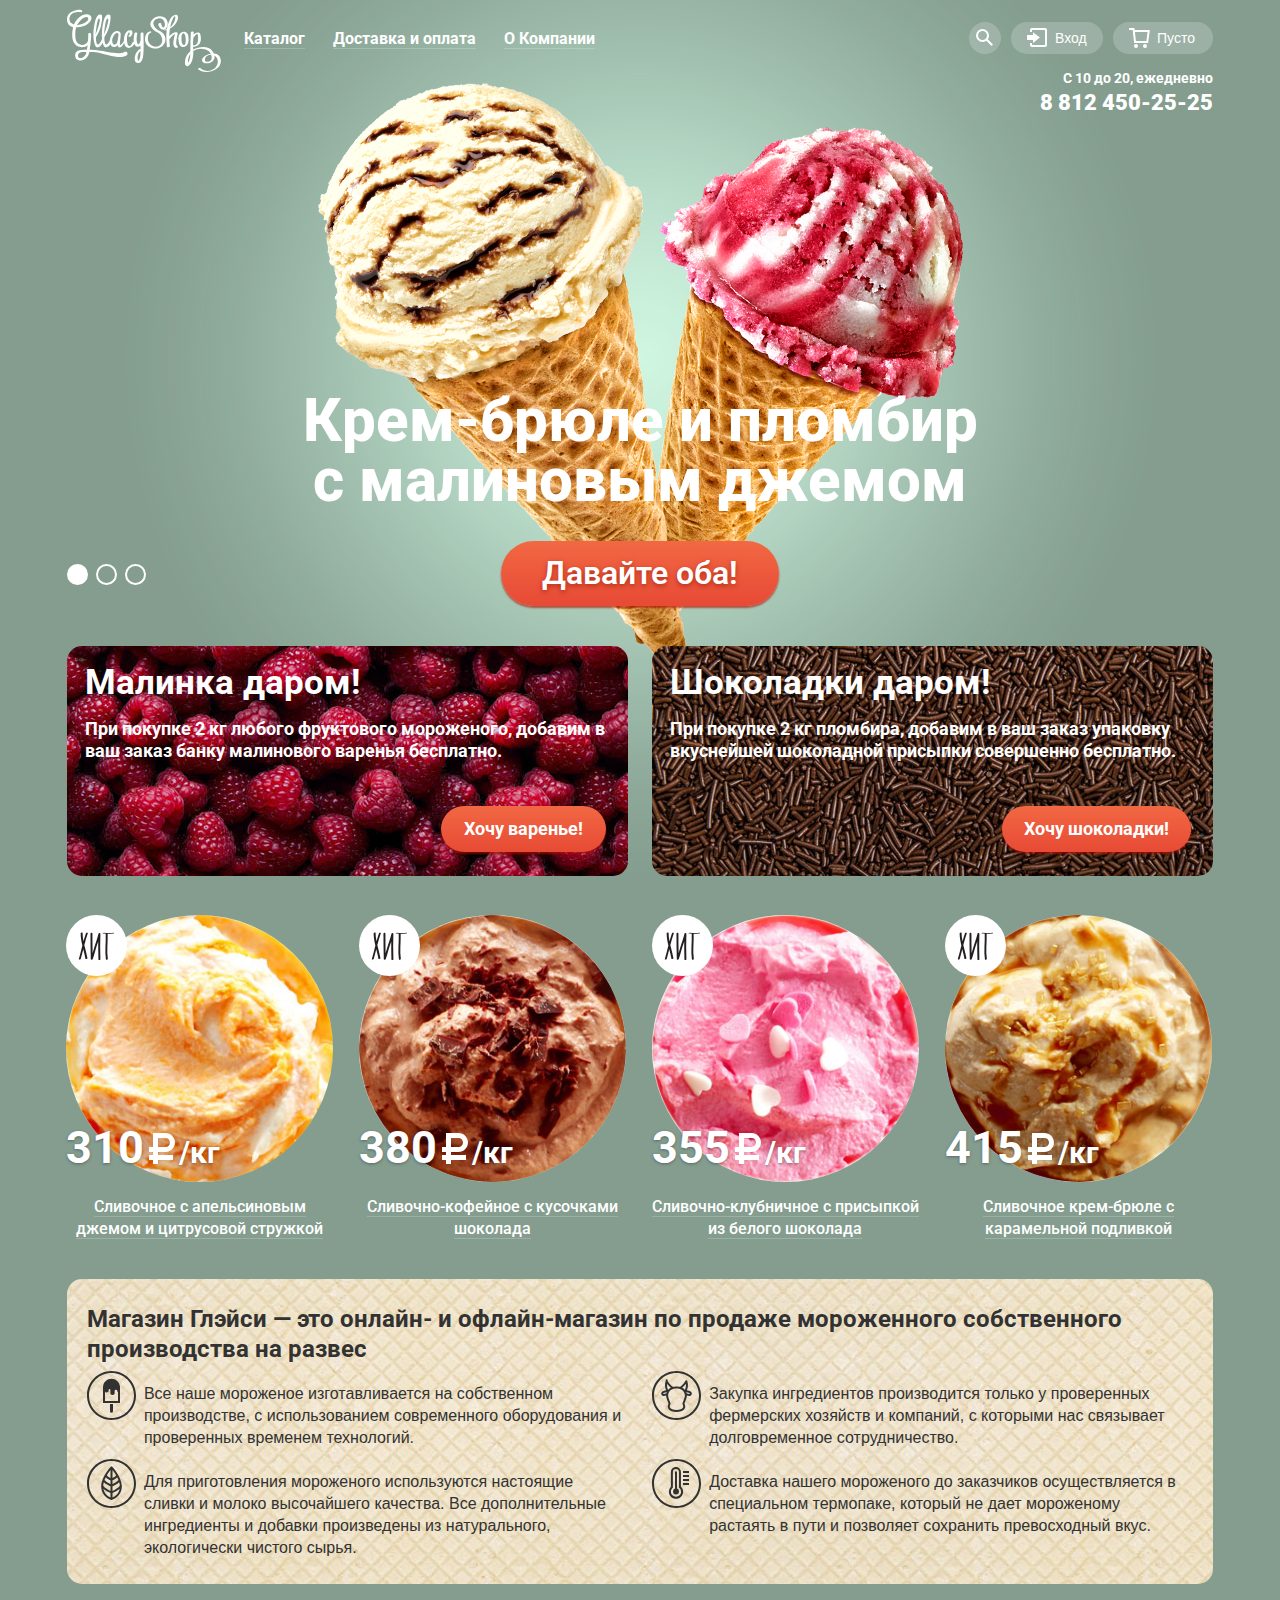
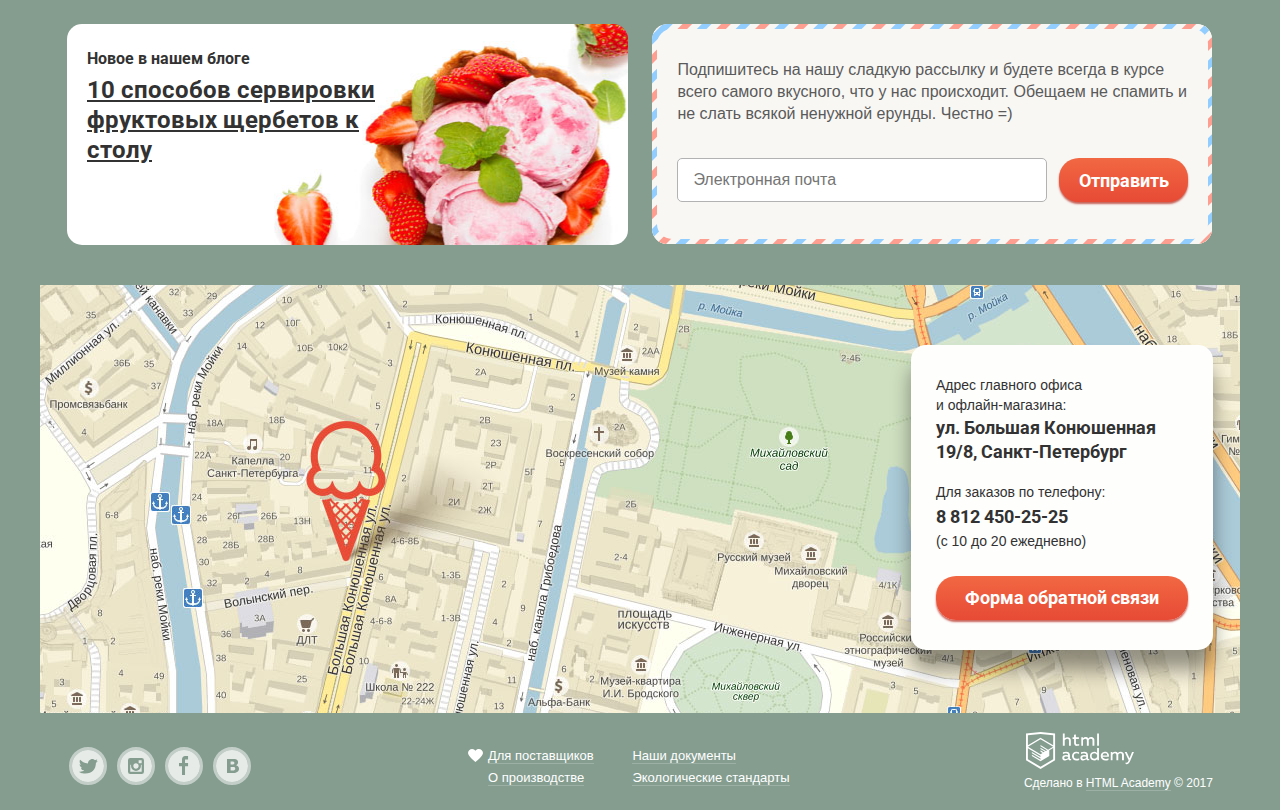
==== index.html @ 269e6134 "Добавил резину и выровнял pupup обратной связи." ====
<!DOCTYPE html>
<html lang="ru">
<head>
  <meta charset="utf-8">
  <title>HTML Academy: Глейси</title>
  <link href="https://fonts.googleapis.com/css?family=Roboto:400,700" rel="stylesheet">
  <link rel="stylesheet" href="css/normalize.css">
  <link rel="stylesheet" href="css/glassy.css">
</head>
<body>
  <input class="visually-hidden" type="radio" id="product-1" name="toggle" checked>
  <input class="visually-hidden" type="radio" id="product-2" name="toggle">
  <input class="visually-hidden" type="radio" id="product-3" name="toggle">
  <div class="page-wrapper">
    <div class="container">
      <header class="main header">
        <h1 class="visually-hidden">Магазин мороженного Gllacy</h1>
          <img class="main logo" src="img/logo.svg" width="154" height="64" alt="Магазин мороеженого Gllacy">
        <nav class="menu-container">
          <ul class="main header-navigation">
            <li class="catalog-link-1lv"><a href="#">Каталог</a>
              <div class="modal-wrap">
              <ul class="modal catalog-second-level">
                <li class="new second-level-link"><a href="#">Новинки</a></li>
                <li class="second-level-link"><a href="catalog.html">Сливочное</a></li>
                <li class="second-level-link"><a href="#">Щербеты</a></li>
                <li class="second-level-link"><a href="#">Фруктовый лед</a></li>
                <li class="second-level-link"><a href="#">Мелорин</a></li>
              </ul>
              </div>
            </li>
            <li class="catalog-link-1lv"><a href="#">Доставка и оплата</a></li>
            <li class="catalog-link-1lv"><a href="#">О Компании</a></li>

          </ul>
        </nav>
        <nav>
          <ul class="main header-user-navigation">
            <li class="main-search">
              <a class="search-form-link" href="#">
                <span class="visually-hidden">
                  Поиск
                </span>
                <svg class="search-sv" xmlns="http://www.w3.org/2000/svg" xmlns:xlink="http://www.w3.org/1999/xlink" width="17" height="17" viewBox="0 0 17 17">
                  <path fill="#fff" d="M16.958 15.527L11.75 10.32A6.455 6.455 0 0 0 13 6.5 6.5 6.5 0 1 0 6.5 13a6.465 6.465 0 0 0 3.839-1.263l5.205 5.204 1.414-1.414zM6.5 11C4.019 11 2 8.981 2 6.5S4.019 2 6.5 2 11 4.019 11 6.5 8.981 11 6.5 11z"/>
                </svg>
              </a>
              <div class="modal-wrap">
              <div class="modal form-wrap search-form-wrapper">
                <form class="search-form" action="https://echo.htmlacademy.ru">
                  <input type="search" name="search-form" placeholder="Что ищем?" />

                </form>
              </div>
              </div>
            </li>
            <li class="main-authorization">
              <a class="authorization-form-link" href="#">
                <svg xmlns="http://www.w3.org/2000/svg" xmlns:xlink="http://www.w3.org/1999/xlink" width="21" height="19" viewBox="0 0 21 19">
                  <g fill="#000">
                    <path d="M6 14.875L12.917 9.5 6 4.125v2.917H-.042v4.917H6z" />
                    <path d="M18 0H5C3.9 0 3 .9 3 2v2h2V2h13v15H5v-2H3v2c0 1.1.9 2 2 2h13c1.1 0 2-.9 2-2V2c0-1.1-.9-2-2-2z"/>
                  </g>
                </svg>
                <div class="link-wrapper">
                  Вход
                </div>
              </a>
              <div class="modal-wrap">
              <div class="modal form-wrap form-authorization-wrapper">
                <h2 class="visually-hidden">Форма авторизации на сайте Gllacy</h2>
                <form class="authorization-form">
                  <label for="auth-e-mail-field" class="visually-hidden">Электронная почта</label>
                  <input id="auth-e-mail-field" type="email" name="authorization-form" placeholder="Электронная почта">
                  <label for="auth-password-field" class="visually-hidden">Пароль</label>
                  <input id="auth-password-field" type="password" name="authorization-form" placeholder="Пароль">
                  <button type="submit" class="btn form-btn" aria-label="Авторизоваться на сайте">Войти</button>
                </form>
                <ul class="additional-links">
                  <li><a href="#">Забыли пароль?</a></li>
                  <li><a href="#">Новая регистрация</a></li>
                </ul>
              </div>
            </div>
            </li>
            <li class="main-cart">
              <a class="cart-link" href="#">
                <span class="visually-hidden">Корзина</span>
                <svg xmlns="http://www.w3.org/2000/svg" width="21" height="20" viewBox="0 0 21 20">
                  <g fill="#FFF">
                    <path d="M5.657 2.031L5.422 0H0v2h3.64l1.5 13h13.988l1.699-12.969H5.657zM17.372 13H6.922L5.888 4.031h12.66L17.372 13z" />
                    <circle cx="6.984" cy="18" r="2" />
                    <circle cx="15.984" cy="18" r="2" />
                  </g>
                </svg>
              </a>
            </li>
          </ul>
        </nav>
        <p class="main header-info">
          С 10 до 20, ежедневно<br>
          <b>8 812 450-25-25</b>
        </p>
      </header>
      <section class="slider">
        <div class="slider-controls">
          <label for="product-1">Первый</label>
          <label for="product-2">Второй</label>
          <label for="product-3">Третий</label>
        </div>
        <ul class="slider-list">
          <li class="slider-item slide" id="slide1">
            <h3 class="slide-title">
              Крем-брюле и пломбир с малиновым джемом
            </h3>
            <a class="button slide-button" href="#">Давайте оба!</a>
          </li>
          <li class="slider-item slide" id="slide2">
            <h3 class="slide-title">
              Шоколадный пломбир и лимонный сорбет
            </h3>
            <a class="button slide-button" href="#">Давайте оба!</a>
          </li>
          <li class="slider-item slide" id="slide3">
            <h3 class="slide-title">
              Пломбир с помадкой и клубничный щербет
            </h3>
            <a class="button slide-button" href="#">Давайте оба!</a>
          </li>
        </ul>
      </section>
      <main class="main-content">
        <section class="main gift-offers">
          <h2 class="visually-hidden">Подарки от Gllacy</h2>
          <div class="free-raspberry">
            <h3>Малинка даром!</h3>
            <p>При покупке 2 кг любого фруктового мороженого, добавим в ваш заказ банку малинового варенья бесплатно.</p>
            <a class="btn take-offer" href="#">Хочу варенье!</a>
          </div>
          <div class="free-chocolate">
            <h3>Шоколадки даром!</h3>
            <p>При покупке 2 кг пломбира, добавим в ваш заказ упаковку вкуснейшей шоколадной присыпки совершенно бесплатно.</p>
            <a class="btn take-offer" href="#">Хочу шоколадки!</a>
          </div>
        </section>
        <section class="main hit-products">
          <h2 class="visually-hidden">Хиты продаж</h2>
          <ul class="product-grid">
            <li class="product orange">
              <a href="#">
                <span class="hit">hit</span>
                <img class="product-img" src="img/orange-ice.jpg" width="267" height="267" alt="Апелсиновое мороженое">
              </a>
              <p class="price">310<span class="weight">/кг</span></p>
              <div class="title-wrapper">
                <a href="#">Сливочное с апельсиновым джемом и цитрусовой стружкой</a>
              </div>
              <a href="#" class="btn product-link" aria-label="Быстрый просмотр товара">Быстрый просмотр</a>
              <div class="hover-block"></div>
            </li>
            <li class="product chocolate">
              <a href="#">
                <span class="hit">hit</span>
                <img class="product-img" src="img/choco-ice.jpg" width="267" height="267" alt="Шоколадное мороженое">
              </a>
              <p class="price">380<span class="weight">/кг</span></p>
              <div class="title-wrapper">
                <a href="#">Сливочно-кофейное с кусочками шоколада</a>
              </div>
              <a href="#" class="btn product-link" aria-label="Быстрый просмотр товара">Быстрый просмотр</a>
              <div class="hover-block"></div>
            </li>
            <li class="product strawberry">
              <a href="#">
                <span class="hit">hit</span>
                <img class="product-img" src="img/strawberry-ice.jpg" width="267" height="267" alt="Клубничное мороженое">
              </a>
              <p class="price">355<span class="weight">/кг</span></p>
              <div class="title-wrapper">
              <a href="#">
                Сливочно-клубничное с присыпкой из белого шоколада
              </a>
              </div>
              <a href="#" class="btn product-link" aria-label="Быстрый просмотр товара">Быстрый просмотр</a>
              <div class="hover-block"></div>
            </li>
            <li class="product creme-brulee">
              <a href="#">
                <span class="hit">hit</span>
                <img class="product-img" src="img/creme-brulee.jpg" width="267" height="267" alt="Крем-брюле">
              </a>
              <p class="price">415<span class="weight">/кг</span></p>
              <div class="title-wrapper">
              <a href="#">
                Сливочное крем-брюле с карамельной подливкой
              </a>
              </div>
              <a href="#" class="btn product-link" aria-label="Быстрый просмотр товара">Быстрый просмотр</a>
              <div class="hover-block"></div>
            </li>
          </ul>
        </section>
        <section class="main gllacy-features">
          <div class="features-wrapper">
            <h2>Магазин Глэйси — это онлайн- и офлайн-магазин по продаже мороженного собственного производства на развес</h2>
            <ul class="feature-list">
              <li class="feature-list-entity">
                <p class="own-production">
                  Все наше мороженое изготавливается на собственном производстве, с использованием современного оборудования и проверенных
                  временем технологий.
                </p>
              </li>
              <li class="feature-list-entity">
                  <p class="farm-products">Закупка ингредиентов производится только у проверенных фермерских хозяйств и компаний,
                    с которыми нас связывает долговременное сотрудничество.</p>
                </li>
              <li class="feature-list-entity">
                <p class="ingredients">Для приготовления мороженого используются настоящие сливки и молоко высочайшего качества.
                  Все дополнительные ингредиенты и добавки произведены из натурального, экологически чистого сырья.
                </p>
              </li>
              <li class="feature-list-entity">
                <p class="termo-pack">Доставка нашего мороженого до заказчиков осуществляется в специальном термопаке, который
                  не дает мороженому растаять в пути и позволяет сохранить превосходный вкус.
                </p>
              </li>
            </ul>
          </div>
        </section>
        <!-- Я использую здесь section потому что article все же лучше использовать для самой статьи, а не её превью. -->
        <div class="wrapper-1">
          <section class="featured-blog-article">
            <h2>Новое в нашем блоге</h2>
            <a class="full-article-link">
              10 способов сервировки фруктовых щербетов к столу
            </a>
          </section>
          <section class="e-mail-subscribe">
            <div class="e-mail-subscribe-wrapper">
              <h2 class="visually-hidden">Подпишитесь на нашу e-mail рассылку</h2>
              <p class="subscribe-info">Подпишитесь на нашу сладкую рассылку и будете всегда в курсе всего самого вкусного,
                что у нас происходит. Обещаем не спамить и не слать всякой ненужной ерунды. Честно =) </p>
              <form class="e-mail-subscribe-form" action="https://echo.htmlacademy.ru">
                <input class="e-mail-subscribe-input" type="email" name="e-mail-subscribe-field" placeholder="Электронная почта" aria-label="Ваш имейл для новоостей">
                <button type="submit" class="btn form-btn subscribe-btn" aria-label="Подтвердить подписку">Отправить</button>
              </form>
            </div>
          </section>
        </div>
      </main>
      <section class="main-map">
        <h2 class="visually-hidden">Контактная информация</h2>
        <div class="map-container">
            <iframe src="https://yandex.ru/map-widget/v1/?um=constructor%3A4643dce98cdf7291c4cccc6e1c93f6ddd89b4ced56ede997fa52d6a2b93fb2f1&amp;source=constructor" width="1200" height="428" frameborder="0"></iframe>
        </div>
        <!-- Наверное указатель на карте делается через сервис яндекс карты, но на всякий случай добавил элемент для нее явно. Можно сделать через ::before или ::after Но думаю все это плохо будет работать в резиновом варианте -->
        <span class="ice-pointer"></span>
        <section class="modal main-contacts">
          <h3 class="visually-hidden">Контакты</h3>
          <p class="contact-information">
            <span class="first-contacts-elem">Адрес главного офиса и&nbsp;офлайн-магазина:</span>
            <b class="secont-contacts-elem">ул. Большая Конюшенная 19/8,
            Санкт-Петербург
            </b>
            <span class="third-contacts-elem">Для заказов по телефону:</span>
            <b class="fourth-contacts-elem">8 812 450-25-25</b>
            (с 10 до 20 ежедневно)
            <a href="#" class="btn form-btn contacts-feedback-button">Форма обратной связи</a>
          </p>
        </section>
      </section>
      <footer class="main footer">
        <ul class="social-links">
          <li class="twitter social-links-li">
            <a href="#" aria-label="Twitter">
                <svg class="social-svg" xmlns="http://www.w3.org/2000/svg" width="32" height="32" viewBox="0 0 32 32">
                  <path class="social-svg-fill" fill="#FFF" d="M16 0C7.164 0 0 7.164 0 16c0 8.837 7.164 16 16 16 8.837 0 16-7.163 16-16 0-8.836-7.163-16-16-16zm7.944 12.809c-.251 6.516-3.463 10.832-10.992 10.702h-.486c-.447 0-4.543-.443-5.344-1.823 2.479.19 4.247-.406 5.12-1.136-1.048-.289-2.923-.461-3.251-2.848.384.104.618.221 1.299.113-1.307-.824-2.758-1.519-2.679-3.643.311.317 1.164.518 1.46.457-.768-.233-2.149-3.244-.974-4.781 1.984 1.79 4.075 3.482 7.804 3.643.227-2.214 1.24-3.699 3.168-4.325 1.84-.479 3.255.26 3.901 1.138.737-.224 1.453-.466 2.193-.685-.004.833-.569 1.463-.935 1.709.747.165 1.423-.475 1.423-.475-.184.963-1.094 1.725-1.707 1.954z"/>
                </svg>
            </a>
        </li>
          <li class="instagram social-links-li">
            <a href="#" aria-label="Instagram">
              <svg class="social-svg" xmlns="http://www.w3.org/2000/svg" width="32" height="32" viewBox="0 0 32 32">
                <g class="social-svg-fill" fill="#FFF">
                  <path d="M20.916 16a4.938 4.938 0 1 1-9.877 0c0-.394.051-.773.138-1.14h-.897v6.838h11.396V14.86h-.897c.086.367.137.746.137 1.14z"/><path d="M15.978 18.659c1.466 0 2.659-1.193 2.659-2.659s-1.193-2.659-2.659-2.659c-1.466 0-2.659 1.193-2.659 2.659s1.192 2.659 2.659 2.659zM18.637 10.302h3.039v3.039h-3.039z"/>
                  <path d="M16 0C7.164 0 0 7.164 0 16c0 8.837 7.164 16 16 16 8.837 0 16-7.163 16-16 0-8.836-7.163-16-16-16zm7.955 21.698a2.285 2.285 0 0 1-2.279 2.279H10.279A2.285 2.285 0 0 1 8 21.698V10.302a2.286 2.286 0 0 1 2.279-2.279h11.396a2.286 2.286 0 0 1 2.279 2.279v11.396z"/>
                </g>
              </svg>
            </a>
          </li>
          <li class="facebook social-links-li">
            <a href="#" aria-label="Facebook">
                <svg class="social-svg" xmlns="http://www.w3.org/2000/svg" width="32" height="32" viewBox="0 0 32 32">
                  <path class="social-svg-fill" fill="#FFF" d="M16 0C7.164 0 0 7.163 0 16s7.164 16 16 16c8.837 0 16-7.164 16-16S24.837 0 16 0zm4.062 9.455h-3.021v3.444h3.021v3.445h-3.021v8.61H14.02v-8.61H11v-3.445h3.021V9.455c0-1.902 1.353-3.445 3.021-3.445h3.021v3.445z"/>
                </svg>
            </a>
          </li>
          <li class="vk social-links-li">
            <a href="#" aria-label="VK">
                <svg class="social-svg" xmlns="http://www.w3.org/2000/svg" width="32" height="32" viewBox="0 0 32 32">
                  <g class="social-svg-fill" fill="#FFF">
                    <path d="M16.637 14.495c.402-.019.719-.082.951-.188.326-.145.54-.33.641-.559.101-.229.15-.496.15-.797 0-.232-.058-.465-.174-.697-.116-.232-.322-.405-.617-.517-.264-.1-.592-.155-.984-.165a76.242 76.242 0 0 0-1.652-.014h-.339v2.965h.565c.571 0 1.057-.009 1.459-.028zM18.118 17.084c-.282-.081-.672-.125-1.166-.132a127.97 127.97 0 0 0-1.55-.009h-.79v3.493h.264c1.014 0 1.74-.003 2.18-.009a3.2 3.2 0 0 0 1.212-.245c.377-.157.633-.364.774-.625s.214-.562.214-.9c0-.446-.088-.788-.261-1.03-.17-.241-.464-.423-.877-.543z"/>
                    <path d="M16 0C7.164 0 0 7.164 0 16c0 8.837 7.164 16 16 16 8.837 0 16-7.163 16-16 0-8.836-7.163-16-16-16zm6.602 20.531a3.73 3.73 0 0 1-1.124 1.327c-.552.415-1.161.71-1.823.886s-1.501.264-2.519.264h-6.121V8.987h5.443c1.13 0 1.957.038 2.48.113a5.126 5.126 0 0 1 1.561.5c.533.27.929.632 1.189 1.087.26.455.392.975.392 1.558 0 .678-.179 1.278-.536 1.795-.358.518-.863.92-1.517 1.208v.075c.917.182 1.642.559 2.179 1.13.537.571.807 1.325.807 2.261 0 .678-.138 1.283-.411 1.817z"/>
                  </g>
                </svg>
            </a>
          </li>
        </ul>
        <nav class="footer-navigation">
          <ul class="main footer-navigation-links">
            <li class="heart"><a href="#">Для поставщиков</a></li>
            <li><a href="#">Наши документы</a></li>
            <li><a href="#">О производстве</a></li>
            <li><a href="#">Экологические стандарты</a></li>
          </ul>
        </nav>
        <div class="branding">
            <a href="https://htmlacademy.ru/intensive/htmlcss" class="logo-link"><img class="footer-logo" src="img/logo-htmlacademy.svg" width="108" height="39" alt="htmlacademy"></a>
          <p class="branding-text">Сделано в <a href="https://htmlacademy.ru/intensive/htmlcss" class="small-link">HTML Academy</a> © 2017</p>
        </div>
      </footer>
    </div>
  </div>
  <section class="modal form-wrap  main-feedback">
    <h2 class="visually-hidden">Обратная связь</h2>
    <p class="highlighted">Мы обязательно вам ответим!</p>
    <form class="feedback-form" action="https://echo.htmlacademy.ru" method="POST">
      <input type="text" name="feedback-form-name" placeholder="Как вас зовут?">
      <input type="email" name="feedback-form-email" placeholder="Ваша почта для ответа">
      <textarea class="feedback-text" name="feedback-form-message" cols="51" rows="5" placeholder="Напишите что-нибукдь..."></textarea>
      <button type="submit" class="btn feedback-btn">Отправить</button>
    </form>

    <button type="button" class="feedback-close" aria-label="Закрыть окно обратной связи">X</button>
  </section>
  <script src="js/gllacy.js"></script>
</body>
</html>
---- css/glassy.css ----
/*Базовая стилизация*/

@font-face {
  font-family: Roboto; /* Гарнитура шрифта */
  src: url(../fonts/Roboto-Medium.ttf);
  src: url(../fonts/Roboto-Regular.ttf);
  src: url(../fonts/Roboto-Bold.ttf);
}

body {
  padding: 0;
  position: relative;

  font: 16px 'Roboto', sans-serif;
  line-height: 22px;
  color: #ffffff;
  font-weight: bold;

  background-color: #849d8f;
}

a{
  color: #ffffff;

}

.page-wrapper a:hover,
.page-wrapper a:active {
  color: #ffbc9e;
}

.img {
  width: 100%;
  height: auto;
}

.page-wrapper {
  padding-top: 9px;
}
.header {
  padding: 0 27px;
}

.header-navigation {
  padding-left: 0;
}

.header-user-navigation {
  padding-left: 0;
}

input,
textarea {
  color: #323232;
  font-size: 16px;
  line-height: 24px;
  font-family: 'Roboto', Arial, sans-serif;
  border: 1px solid #b2b2b2;
  border-radius: 5px;
  box-sizing: content-box;
  padding: 1px;
  outline: none;
}

input::placeholder {
  font-size: 14px;
  line-height: 24px;
  color: 999999;
  font-family: 'Roboto', Arial, sans-serif;
}

input:hover,
textarea:hover {
  border: 2px solid #9a9a9a;
  padding: 0;
}

input:focus,
textarea:focus {
  border: 2px solid #2e88e4;
  padding: 0;

}

.form-wrap {
  background-color: #f8f7f4;
  color: #323232;
}

.header-user-navigation a {
  background-color: rgba(255, 255, 255, 0.2);
}


.modal a{
  color: #000000;
  background: transparent;
}

.modal .btn {
  color: #ffffff;
  background-image: linear-gradient( 0deg, rgb(231,74,53) 0%, rgb(242,104,67) 100%);
}

.modal a:hover{
  color: #e84d37;
  border-bottom-color: #e84d37;
}
.modal a:active{
  color: #e84d37;
  border-bottom-color: #e84d37;
}

.header-navigation li{
  list-style: none;
  background: transparent;
  padding: 5px 14px 5px;
  border-radius: 20px;

}

.catalog-link-1lv {
  position: relative;
  z-index: 40;
}

.header-navigation .catalog-link-1lv:hover {
  background-color: rgb(247, 246, 243);
  border-bottom: none;
}



.header-navigation li:active {
  background-color: #f7f6f3;
  box-shadow: inset 0px 2px 1px 0px rgba(105, 105, 105, 0.8);
}

.catalog-link-1lv:hover  a{
  color: #323232;
  background: transparent;
}

.catalog-link-1lv:hover .catalog-second-level {
  display: block;
  position: absolute;
  border-radius: 5px;
  background-color: #f7f6f3;
  padding: 0;
  z-index: 15;
  padding-bottom: 4px;
}

.catalog-link-1lv:hover .modal-wrap {
  display: block;
}

.catalog-link-1lv>a {
  line-height: 18px;
  font-weight: bold;
  text-decoration: none;
  border-bottom: 1px solid rgba(255, 255, 255, 0.2);
}

.catalog-link-1lv>a:active {
  text-decoration: none;
  border-bottom: 0;
}

.catalog-second-level li {
  padding: 0;
  border-radius:0;
}

.catalog-second-level a {
  display: block;
  color: #323232;
  text-decoration: none;
  font-size: 14px;
  line-height: 16px;
  font-weight: 400;
  min-width: 105px;
  padding: 7px 19px 8px 19px;
  border-radius: 0;
  margin: 1px 0;
}

.second-level-link:first-child a {
  border-top-left-radius: 5px;
  border-top-right-radius: 5px;
  font-weight: bold;
}


 .new a{
  box-sizing: border-box;
  height: 39px;
  vertical-align: middle;
  margin: 0;
  padding-left: 20px;
  padding-top: 11px;
}

.new a::after {
  position: absolute;
  content: "";
  width: 80%;
  padding: 0 6px;
  height: 1px;
  background: rgba(0, 0, 0, 0.2);
  left: 6px;
  top: 38px;
}



.header-user-navigation li{
  list-style: none;
}

.form-authorization .btn{
  width:100px;
  height: 45px;
  line-height: 45px;
  border-radius: 20px;
}



.form-authorization button{
  font-size: 18px;
  line-height: 24px;

}

.additional-links a{

   font-size: 13px;
  line-height: 24px;
}

.header-info {
  font-size: 14px;
  line-height: 16px;
}

.header-info b{
  font-size: 22px;
  line-height: 24px;
}


.btn {
  background-image: linear-gradient( 0deg, rgb(231,74,53) 0%, rgb(242,104,67) 100%);
  box-shadow: 0px 2px 2px 0px rgba(172, 16, 0, 0.64);
}

.btn:hover {
  background-image: linear-gradient( 0deg, rgb(236,111,94) 0%, rgb(245,134,105) 100%);
  box-shadow: 0px 2px 2px 0px rgba(172, 16, 0, 0.64);
}

.btn:active {
  background-image: linear-gradient( 0deg, rgb(225,97,62) 0%, rgb(215,70,50) 100%);
  box-shadow: inset 0px 2px 2px 0px rgba(148, 39, 24, 0.64);
}

.btn{
  box-sizing: border-box;
  display: block;
  text-decoration: none;
  font-family: "Roboto";
  color: rgb(255, 255, 255);
  font-weight: bold;
  text-align: center;
  border:none;
  margin:auto;
  font-size: 18px;
  line-height: 24px;
  border-radius: 30px;
}


.btn:hover {
  color: rgb(255, 255, 255);
}
.take-offer-link:active {
  color: rgb(255, 255, 255);
}

.btn:hover {
  color:#ffffff;
}

.nain

.main li {
  list-style: none;

}

.gift-offers h3{
  font-size: 35px;
  line-height: 41px;
}

.gift-offers p {
  font-size: 18px;
}

.free-raspberry {
  background-image: url(../img/free-raspberry.jpg);
  background-repeat: no-repeat;
  background-position: -27px -90px;
}

.free-chocolate {
  background-image: url(../img/free-chocolate.jpg);
  background-repeat: no-repeat;
  background-position: -27px -90px;
}
.free-raspberry .btn {
  width: 165px;
  height: 46px;
  line-height: 46px;
}

.free-chocolate .btn {
  width: 189px;
  height: 46px;
  line-height: 46px;
}

.price {
  font-size: 45px;
  line-height: 45px;
  text-shadow: 0px 1px 3px rgba(49, 50, 53, 0.5);
}

.weight {
  font-size: 30px;
  line-height: 45px;
  text-shadow: 0px 1px 3px rgba(49, 50, 53, 0.5);
}

.gllacy-features {
  padding: 0 2.25%;
  margin-bottom: 40px;
}

.gllacy-features h2 {
  font-size: 24px;
  line-height: 30px;
}

.featured-blog-article h2 {
  font-size: inherit;
  line-height: inherit;
  color: #323232;
}

.full-article-link {
  color: #323232;
  font-size: 24px;
  line-height: 30px;
}

.featured-blog-article a:hover,
.featured-blog-article a:active
 {
  color: #e84d37;
}

.featured-blog-article {
  background-color: #ffffff;
  background-image: url(../img/blog-strawberry.jpg);
  background-repeat: no-repeat;
}

.e-mail-subscribe {
  color: #5a5a5a;
  background-image: url(../img/bg-post.svg);
  background-repeat: no-repeat;
  padding: 10px;
}

.e-mail-subscribe h2 {
  margin-top: 0;
}

.e-mail-subscribe-wrapper {
  background-color: #f8f7f4;
}

.e-mail-subscribe .btn{
  width: 129px;
  height: 44px;
  line-height: 44px;
  border-radius: 20px;
}

.main-map .map-container {
  width: 1200px;
  height: 428px;
  background-image: url(../img/map.jpg);
  background-repeat: no-repeat;
  background-position: 0 -110px;
}

.main-contacts {
  color: #323232;
  background-color: #fefefd;
  font-size: 14px;
  line-height: 20px;
}

.main-contacts b{
  font-size: 18px;
  line-height: 24px;
}

.main-contacts  .btn{
  width: 252px;
  height: 44px;
  line-height: 44px;
  border-radius: 20px;
}

.footer-navigation a {
  font-size: 13px;
  line-height: 18px;
}

.branding-text {
  font-size: 12px;
  line-height: 18px;
}

.main-feedback p {
  color: #323232;
  font-size: 24px;
  line-height: 28px;
}
.main-feedback  .btn {
  width: 139px;
  height: 44px;
  line-height: 44px;
  border-radius: 20px;
}

.hit-products {
  padding: 0 27px;
}

.hit-products .btn,
.product-grid .btn {
  width: 200px;
  height: 44px;
  line-height: 44px;
  border-radius: 20px;
}

.product{
  width: 23.29%;
  position: relative;
  margin-right: 1px;
}


.product-img-link{
  max-width: 267px;
}

.product-img-link,
.product .price {
  display: block;
}

.product .btn {
  display: none;

}

.product:hover .btn{
  display: block;
}


/*Базовая стилизация каталога*/

.pagination li {
  list-style: none;
}

.pagination a {
  text-decoration: none;
}


.pagination a:hover{
  background-color: rgba(255, 255, 255, 0.2);
  color: #ffffff;
}

 .current-page a,
 .pagination a:active,  {
  background-color: #ffffff;
  color: #323232;
  text-decoration: none;
}

.current-page a:hover {
  background: transparent;
  color: #323232;
  text-decoration: none;
}

.cart-product-table {
  font-size: 13px;
  line-height: 16px;
}

.lighter {
  color: #999999;
}

.cart-overall-price {
  font-size: 15px;
  line-height: 18px;
}

.main-cart .btn {
  width: 170px;
  height: 44px;
  line-height: 44px;
  border-radius: 20px;
}

.main-cart .btn{
  background-color: transparent;
}

.sort-filter select{
  position: relative;
  display: block;
  background-color: rgba(255, 255, 255, 0.2);
  width: 194px;
  height: 36px;
  padding: 10px 15px;
  border-radius:  20px;
  color: #ffffff;
  font-size: 16px;
  line-height:16px;
  font-family: 'Roboto', sans-serif;
  border: none;
  -webkit-appearance: none;
   -moz-appearance: none;
   appearance: none;
}

.sort-filter option {
  font-size: 16px;
  line-height: 36px;
}


.sort-filter select:hover {
  color: #323232;
}


.sort-filter legend,
.sort-filter label {
  font-size: 14px;
  line-height: 16px;
}

.sort-filter fieldset {
  border: none;
}


.sort-form-btn-submit {
  display: block;
  border-style: solid;
  border-width: 2px;
  border-color: rgb(255, 255, 255);
  background-color: rgba(255, 255, 255, 0);
  border-radius: 20px;
  width: 145px;
  height: 41px;
  font-size: 16px;
  font-family: 'Roboto', sans-serif;
  color: rgb(255, 255, 255);
  line-height: 18px;
  outline: none;
}

.sort-form-btn:hover{
  background-color: #fbfcfb;
  color: #323232;
}

.sort-form-btn:active{
  background-color: #eaeaea;
  box-shadow: inset 0px 2px 1px 0px rgba(105, 105, 105, 0.8);
  border: none;
  padding: 2px;
}

/*Macro-flex*/

.header {
  position: relative;
  display: flex;
  justify-content: space-between;
  flex-wrap: wrap;
  z-index: 10;
  background-color:transparent;
}

.logo {
  width: 154px;
  margin-bottom: 5px;
}

.header .menu-container {
  height: 40px;
  position: relative;
}

.header-navigation,
.header-user-navigation
{
  margin: 0;
  display: flex;
  align-items: center;
  flex-wrap: wrap;
}

.header-navigation {
  width: 400px;
  justify-content: flex-start;
}

.header-user-navigation{
 justify-content: flex-end;
 margin-bottom: 60px;

}



.header-user-navigation li:not(:last-child){
  margin-right: 10px;

}

.header-user-navigation li {
  margin-bottom: 5px;
}


.header-info{
  position: absolute;
  width: 180px;
  margin-left: auto;
  bottom: 0;
  right: 0;
}

.modal{
  display: none;
  box-shadow: 0px 20px 20px 0px rgba(0, 0, 0, 0.4);
  border-radius: 5px;
}

.catalog-second-level{
  display: none;
}

.visually-hidden {
  position: absolute;
  clip: rect(0 0 0 0);
  width: 1px;
  height: 1px;
  margin: -1px;
}


.gift-offers,
.feature-list,
.product-grid,
.wrapper-1,
.footer {
  display: flex;
  justify-content: space-between;
}

.gift-offers {
  margin-bottom: 40px;
  padding: 0 2.25%;
}

.free-raspberry,
.free-chocolate {
  box-sizing: border-box;
  flex-grow: 1;
  border-radius: 15px;
}

.product-grid {
  padding: 0;
  margin-left: -1px;
  margin-top: -1px;
  list-style: none;
}

.cream-content {
  margin-top: -4px;
}

.cream-content .product{
  margin-bottom: 25px;
}

.cream-content .product-grid{
  margin-bottom: 22px;
}

.feature-list {
  margin: 0;
  padding: 0;
  flex-wrap: wrap;
  justify-content: flex-start;
}

.feature-list li{
  box-sizing: border-box;
  width: 48.5%;
  padding-left: 57px;
  font-weight: 400;
}

.feature-list li:nth-last-child(odd){
  margin-left: 2.6%;
}

.wrapper-1 {
  margin-bottom: 40px;
  padding: 0 2.25%;
}

.e-mail-subscribe{
  box-sizing: border-box;
}

.main-map {
  position: relative;
}

.main-contacts {
  position: absolute;
  display: block;
  top: 60px;
  right: 27px;
  width: 300px;
  height: 305px;
  border-radius: 20px;
  padding: 20px;
  z-index: 3;
}


.social-links {
  display: flex;
  width: 268px;
  align-items: center;
  flex-wrap: wrap;
}


.footer-navigation-links {
  width: 340px;
}


/*Macro-flex-catalog*/


.breadcrumbs-links{
  list-style: none;
  display: flex;
  justify-content: flex-start;
  padding: 0;
  margin-right: auto;
  min-width: 500px;
  margin-bottom: 0;
}

.breadcrumbs-links a {
  text-decoration: none;
  border-bottom: 1px solid rgba(255, 255, 255, 0.2);
  font-size: 14px;
  line-height: 16px;
  font-weight: 400;
}

.breadcrumbs-links-current a {
  border-bottom: none;
}

.catalog-breadcrumbs {
  position: relative;
  margin-top: -40px;
}

.breadcrumbs-links li:not(:first-child) {
  margin-left: 8px;
}

.breadcrumbs-links li:not(:last-child)::after {
  content: "»";
  margin-left: 6px;
}

.current a{
  text-decoration: none;
}

.current a::after {
  content: "";
}

.cream-content {
  padding: 0 27px;
}

.cream-content h2 {
  margin: 0;
}

.sort-filter-form {
  display: flex;
  width: 860px;
  flex-wrap: wrap;
  justify-content: space-between;
  margin-bottom: 22px;
}

.sort-filter fieldset{
  padding: 0;
}

.sort-filter ul{
  list-style: none;
  display: flex;
  flex-direction: row;
  padding: 0;
}

.filter-element-wrapper1,
.filter-element-wrapper2,
{
  display: flex;
  flex-direction: column;

}

.filter-element-wrapper1{
  width: 195px;
}

.filter-element-wrapper2 {
  width: 200px;
}

.fat-filter {
  width: 415px;
}

.addings {
  width: 700px;
}

.products .product-grid{
  justify-content: space-between;
  flex-wrap: wrap;
}

.product-grid li {
  margin-bottom: 40px;
}

.pagination {
  margin-bottom: 28px;
}
.pagination ul{
  display: flex;
  justify-content: flex-end;
  list-style: none;
  padding: 0;
}

.pagination-list li:last-child::after{
  content: ">";
  margin-left: 10px;
}

/*Themming*/

.menu-container {
  flex-grow: 1;
  margin-top: 14px;
  margin-left: 9px;
}

.header-user-navigation{
  margin-top: 13px;
  margin-left: 20px;
}

.header-navigation .modal-wrap {
  width: 143px;
  height: 172px;
  top: 22px;
  left: -6px;
}

.modal-wrap{
  display: none;
  position: absolute;
  padding-top: 15px;
}

.main-search:hover  .modal-wrap{
  top: 20px;
  left: -310px;
  display: block;

}

.form-authorization-wrapper {
  display: block;
  z-index: 5;
  height: 180px;
}

.main-authorization:hover .modal-wrap{
  display: block;
  top: 20px;
  right: -2px;
  z-index: 40;
}

.main-cart .cart-popup {
  display: block
}

.main-cart:hover .modal-wrap{
  display: block;
  top: 20px;
  z-index: 40;
  left: -422px;
}


.search-form-link,
.authorization-form-link,
.cart-link {
  position: relative;
  display: block;
  height: 32px;
}



.main-search .search-form-link {
  position: relative;
  text-decoration: none;
  border-radius: 50%;
  width: 32px;
}

.search-form-link svg {
  position: absolute;
  top: 7px;
  left: 7px;
}

.authorization-form-link {
  width: 92px;
  border-radius: 50px;
}

.authorization-form-link svg,
.cart-link svg {
  position: absolute;
  top: 6px;
  left: 16px;
}

.authorization-form-link g {
  fill: #fff;
}

.search-form-link:hover path{
  fill: #000;
}

.search-form-link:hover {
  background: #ffffff;
}

.authorization-form-link:hover g {
  fill: #000;
}

.authorization-form-link:hover {
  background: #ffffff;
  color: #000000;
}

.authorization-form-link:hover .link-wrapper {
  color: #000000;
}

.cart-link:hover g{
  fill: #000;
}

.cart-link:hover {
  background: #ffffff;
  color: #000000;
}

.link-wrapper,
.cart-link::after {
  font-size: 14px;
  line-height: 16px;
  font-weight: 400;
  position: absolute;
  top: 8px;
  left: 44px;
}

.cart-link {
  width: 100px;
  border-radius: 50px;
}

.cart-link::after {
  content: "Пусто";

}

.page-wrapper .cart-link:hover  {
  color: #000000;
}

.header-info {
  position: absolute;
  text-align: right;
  bottom: -7px;
  right: 27px;
  margin-bottom: 0;
}

.container-catalog .header-info{
  bottom: -9px;
  right: 26px;
}

.header-info b {
  display: block;
  margin-bottom: 11px;
  margin-top: 5px;
}

.gift-offers h3, p {
  margin: 0;
}

.gift-offers p {
  margin-top: 15px;
}

.free-raspberry {
  margin-right: 2.16%;
}

.free-chocolate {

}

.free-raspberry,
.free-chocolate  {
  position: relative;
  padding: 16px 18px 114px;
  width: 46.66%;
}

.gift-offers .take-offer {
  position: absolute;
  bottom: 24px;
  right: 22px;
}

.main-content .hit-products {
  position: relative;
}


.hit-products::before{
  content: "";
  height: 320px;
  width:1px;
  position: static;
}

.product-grid .product-img {
  border-radius: 50%;
  z-index: 1;
  width: 100%;
  height: auto;
}

.product-grid .hit {
  position: absolute;
  width: 61px;
  height: 62px;
  background-image: url("../img/hit.svg");
  background-repeat: no-repeat;
  font-size: 0;
}

.product-grid .price {
  margin-top: -63px;
  z-index:5;
  margin-bottom: 21px;
}

.product-grid .weight {
  position: relative;
  display: inline-block;
  padding-left: 35px;

}

.product-grid .weight::before {
  content: "";
  position: absolute;
  background-image: url("../img/ruble.svg");
  background-repeat: no-repeat;
  width: 28px;
  height: 33px;
  top: 1px;
  left: 3px;
}

.title-wrapper a {
  text-decoration: none;
  border-bottom: 1px solid rgba(255, 255, 255, 0.2);
  font-weight: 500;
}

.title-wrapper {
  //width: 260px;
  margin: 0 auto;
  text-align: center;
  margin-top: 10px;
  margin-bottom: 13px;

}

.product-link {
  bottom: -37px;
  position: absolute;
  margin: 0 auto;
  left: 50%;
  margin-left: -100px;
  z-index: 25;

}

.product:hover .hover-wrap {
  display: block;
}

.product-grid .hover-wrap{
  display: none;
  background-color: rgba(248, 247, 244, 0.2);
  border-bottom-left-radius: 5px;
  border-bottom-right-radius: 5px;
  box-shadow: 0px 20px 20px 0px rgba(0, 0, 0, 0.4);
  width: 100%;
  height: 60px;
  position: absolute;
  left: 0;
  bottom: -60px;
  z-index: 15;
}

.product:hover .hover-block{
  display: block;
}

.product .hover-block {
  position: absolute;
  display: none;
  width: 100%;
  height: 100%;
  background-color: rgba(248, 247, 244, 0.2);
  border-radius: 5px;
  box-shadow: 0px 20px 20px 0 rgba(0, 0, 0, 0.4);
  z-index: 20;
  padding: 6px 12px 60px;
  top:-6px;
  left: -12px;
}

.main-content .gllacy-features {
  position: relative;
  margin-top: -30px;
  z-index: 5;
}

.features-wrapper {
  background-image: url(../img/waffle.jpg);
  background-repeat: repeat-x;
  border-radius: 15px;
  padding: 25px 1.74% 15px;
  color: #323232;
}

.features-wrapper h2 {
  margin: 0;
  margin-bottom: 7px;
  font-weight: medium;
}

.features-wrapper ul {
  list-style: none;
}

.feature-list-entity {
  padding-top: 12px;
  padding-bottom: 10px;
}

.feature-list-entity:nth-child(1) {
  background: url("../img/ice-cream.svg") no-repeat;
}

.feature-list-entity:nth-child(2) {
  background: url("../img/cow.svg") no-repeat;
}

.feature-list-entity:nth-child(3) {
  background: url("../img/eco.svg") no-repeat;
}

.feature-list-entity:nth-child(4) {
  background: url("../img/thermometer.svg") no-repeat;
}

.wrapper-1 .featured-blog-article,
.wrapper-1 .e-mail-subscribe {
  position: relative;
  width: 46.66px;
  box-sizing: border-box;
  flex-grow: 1;
  border-radius: 15px;
}

.e-mail-subscribe {
  padding: 5px;
  margin-left: 2.16%;
  max-height: 221px;
}

.featured-blog-article {
  padding: 24px 20px 80px;
  background-position: -25px -135px;
}

.e-mail-subscribe-wrapper {
  padding: 30px 20px 75px;
  border-radius: 15px;
  font-weight: 400;
  position: relative;
  min-height: 105px;
}

.featured-blog-article h2 {
  margin: 0;
  margin-bottom: 5px;
}

.full-article-link {
  display: inline-block;
  max-width: 300px;
  text-decoration: underline;
}

.e-mail-subscribe-input {
  display: block;
  box-sizing: border-box;
  width: calc(100% - 141px);
}

.e-mail-subscribe-input,
.subscribe-btn
 {
  //margin-top: 37px;
}

.subscribe-info {
  //margin-bottom: 37px;
}

.e-mail-subscribe-form {
  position: absolute;
  display: flex;
  justify-content: space-between;
  flex-wrap: wrap;
  margin-bottom: 7px;
  width: calc(100% - 40px);
  bottom: 30px;
}

.e-mail-subscribe-form input[type=email]{
  flex-grow: 1;
  margin-right: 12px;
  padding-left: 15px;
  border: 1px solid #b2b2b2;
}

.e-mail-subscribe-form input[type=email]::placeholder {
  font-size: 16px;
}

.e-mail-subscribe-form input[type=email]:focus {
  border: 2px solid #2e88e4;
}

.main-contacts {
  box-sizing: border-box;
  width: 302px;
  padding: 30px 30px 30px 25px;
  border-radius: 15px;
  font-weight: 400;
}

.first-contacts-elem {
  display: block;
  width: 150px;
  margin-bottom: 1px;
}

.secont-contacts-elem {
  margin-bottom: 18px;
}

.third-contacts-elem {
  display: block;
  margin-bottom: 3px;
}

.fourth-contacts-elem{
  margin-bottom: 2px;
}

.main-contacts b {
  display: block;
}

.contacts-feedback-button {
  margin-top: 25px;
}

.footer {
  align-content: center;
  padding: 18px 2.25%;
}



 .social-links {
  padding: 0;
  margin: 0;
  margin-left: -3px;
  margin-top: -4px;
 }

 .social-links a{
  display: block;
  width: 100%;
  height: 100%;
 }

 .social-links li{
  box-sizing: border-box;
  position: relative;
  width: 38px;
  height: 38px;
  margin: 0px 5px;
  border-radius: 50%;
  border: 3px solid rgba(255, 255, 255, 0.5);
  margin-top: 12px;
 }

 .social-links-li:hover {
  border: 3px solid rgba(255, 255, 255, 0.7);
 }i

 .social-links-li:hover .social-svg{
   opacity: 1;
 }

 .social-links-li:active {
  border: 3px solid rgba(255, 255, 255, 0.7);
 }

 .social-links-li:active .social-svg-fill{
   fill: #e9e9e9;
   opacity: 1;
 }

 .social-links svg{
  position: absolute;
  top: 50%;
  left: 50%;
  transform: translate(-50%, -50%);
}

.social-svg {
  opacity: 0.8;
}



.footer-navigation-links li{
  display: inline-block;
  text-align: left;
  padding-left: 20px;
  min-width: 120px;
}

.footer-navigation-links {
  margin: 13px 0 0 -100px;
  padding-left: 20px;
  font-weight: 400;

}

.footer-navigation-links a{
  text-decoration: none;
  border-bottom: 1px solid rgba(255, 255, 255, 0.2);
}

.footer-navigation-links .heart{
  background: url("../img/heart.svg") no-repeat 0 5px;
}

.footer .branding {
  font-weight: 400;
}

.branding a{
  text-decoration: none;
  border-bottom: 1px solid rgba(255, 255, 255, 0.2);
}

.branding .branding-text{
  margin-top: -2px;
}

.main-search,
.main-authorization {
  position: relative;
}

.search-form-wrapper {
  box-sizing: border-box;
  top: 0;
  left: -310px;
  padding: 20px 15px;
  z-index: 5;
  display: block;
}

.search-form input{
  width: 280px;
  padding: 9px 15px;
}

.search-form input:hover {
  padding: 8px 14px;
}

.form-authorization-wrapper {
  padding: 20px 18px 16px 18px;
  z-index: 5;
  top: 0px;
  right: 0px;
}

.authorization-form input{
  box-sizing: border-box;
  width: 240px;
  padding: 9px 15px;
  margin-bottom: 20px;
}

.authorization-form input:hover{
  padding: 8px 14px;
}

.authorization-form button{
  width: 100px;
  height: 45px;
  float: left;
  clear: both;
}

.additional-links {
  font-weight: 400;
  float: right;
  padding-left: 0;

}

.additional-links a{
  text-decoration: none;
  border-bottom: 1px solid rgba(0, 0, 0, 0.3);
  line-height: 14px;
}

.additional-links li:not(:last-child){
  margin:0;
}

.additional-links li{
    margin: 0;
  margin-top: -1px;
}

.additional-links li:last-child {
  margin-top: -1px;
}





.feedback-form input {
  padding: 9px 15px;
  display: block;
  margin-bottom: 20px;
}

.feedback-form input:hover {
  padding: 8px 14px;
}

.feedback-form input:focus {
  padding: 8px 14px;
}

.feedback-form input:not(.feedback-text) {
  width: 235px;
}

.feedback-form textarea:focus{
  padding: 8px 14px;
}

.feedback-text {
  display: block;
  clear: both;
  padding: 9px 15px;
  width: 397px;
  min-height: 135px;
}

.feedback-text:hover {
  padding: 8px 14px;
}

 .feedback-btn{
  display: inline-block;
  float: right;
  margin: 25px 0 0;

}

.feedback-close {
  position: absolute;
  top: 5px;
  right: 11px;
  width: 20px;
  height: 20px;
  font-size: 0px;
  background: transparent;
  border: none;
}

.feedback-close::before {
  position: absolute;
  display: block;
  content: "";
  width: 2px;
  height: 22px;
  background: #323232;
  transform: rotate(45deg);
}

.feedback-close::after {
  position: absolute;
  display: block;
  content: "";
  width: 2px;
  height: 22px;
  background: #323232;
  transform: rotate(-45deg);
}


.main-feedback .highlighted  {
  margin-bottom: 19px;
}

.header-navigation .current-page{
  background-color: rgb(208, 112, 88);
  color: #ffffff;
}

.current-page a {
  color: #ffffff;
  background: transparent;
  border: none;
}

.catalog-second-level a:hover {
  background-color: #fbded8;
}

.catalog-second-level a:active {
  background-color: #f6b5a5;
}
.header-user-navigation .cart-with-goods {
  background: #ffffff url("../img/basket-red.svg") no-repeat 15px 7px;
  width: 118px;
}

.cart-with-goods svg {
  display: none;
}

.cart-with-goods:after {
  font-weight: 700;
  content: "2 товара";
  color: #000000;
}

.main-cart {
  position: relative;
}

.cart-popup {
  top: 0;
  left: 0;
  padding: 21px 14px 20px 18px;
  z-index: 5;
}

.cart-product-table {
  display: flex;
  justify-content: start;
  flex-wrap: wrap;
  position: relative;
  margin: 0 2px;
  font-weight: 400;
  padding: 0 8px 0 4px;
}

.cart-product-table div {
  max-height: 33px;
  align-self: center;
  margin-bottom: 20px;
}

.cart-img {
  margin-left: 5px;
}

.cart-delete-btn{
  width: 12px;
  height: 33px;
  padding: 0;

}

.cart-product-table .delete-btn {
  position: relative;
  font-size: 0;
  border: none;
  background: transparent;
}

.cart-product-table .delete-btn::before{
  top: -1px;
  left: 3px;
  position: absolute;
  display: block;
  content: "";
  width: 1px;
  height: 14px;
  background: #323232;
  transform: rotate(45deg);
}

.cart-product-table .delete-btn::after{
  top: -1px;
  left: 3px;
  position: absolute;
  display: block;
  content: "";
  width: 1px;
  height: 14px;
  background: #323232;
  transform: rotate(-45deg);
}

.cart-img img {
  border-radius: 50%;
}

.cart-popup-info {
  margin-left: 14px;
  display: flex;
  align-self: center;
  position: relative;
  margin-right: 220px;
}

.cart-popup-info p {
  position: absolute;
  left: 0;
  top: -8px;
}

.cart-popup-calculation {
  display: flex;
  align-self: center;
  margin-left: 27px;
}

.cart-product-table .cart-product-info{
  width: 220px;
  display:block;
  height: auto;
}

.cart-product-weight-price {
  display: flex;
  align-self: center;

}

.cart-popup-total {
  margin-left: 23px;
  margin-right: 3px;
}

 .cart-popup .stroke {
  width: 100%;
  height: 1px;
  background: #cacac7;
  margin-top: 5px;
  margin-bottom: 14px;
}

.cart-overall-price {
  margin-left: auto;
  text-align: right;
  margin-bottom: 14px;
  width: 100%;
}

.cart-popup .cart-wrapper {
  display: flex;
  flex-wrap: wrap;

}

.cart-popup .cart-submit-btn:hover {
  color: #ffffff;
}

.cart-submit-btn {
  margin: 0;
  margin-left: auto;
}

.cream-content .catalog-page-heading {
  font-size: 35px;
  line-height: 46px;
  margin: 0;
  margin-bottom: 20px;
}

.sort-filter-form {
  padding-top: 4px;
}

.sort-filter-form label,
.sort-filter-form legend {
  display: block;
  margin-left: 16px;
  margin-bottom: 5px;
  padding-right: 15px;
}
.sort-filter-select {
  position: relative;
}

.filter-element-wrapper1 .select-icon-down{
  position: absolute;
  top: 35px;
  right: 16px;
}

.filter-element-wrapper1 path{
  fill: #fff;
}

.filter-element-wrapper1:hover path{
  fill: #000;
}

.filter-element-wrapper1:hover select{
  color: #000000;
}

.filter-element-wrapper1 {
  position: relative;
}

.filter-element-wrapper2 {
  position: relative;
  width:220px;
}

.sort-range-element-wrap,
.sort-filter-fat,
.sort-filter-addings {
  position: relative;
  box-sizing: border-box;
  display: block;
  background-color: rgba(255, 255, 255, 0.2);
  height: 36px;
  border-radius: 20px;
}

.sort-range-element-wrap {
  width: 220px;
}

.sort-range-element{
  position: absolute;
  width: 176px;
  height: 4px;
  background-color: rgba(255, 255, 255, 0.5);
  top: 17px;
  left: 22px;
}

.sort-icon-range-element1 {
  position: absolute;
  width: 20px;
  height: 22px;
  content: "";
  background: url("../img/filter-button.svg") no-repeat 0 0;
  top: -8px;
  left: 13px;
}

.sort-icon-range-element2 {
  position: absolute;
  width: 20px;
  height: 22px;
  content: "";
  background: url("../img/filter-button.svg") no-repeat 0 0;
  top: -8px;
  right: 45px;
}

.sort-icon-range-element1:hover,
.sort-icon-range-element2:hover {
  transform: scale(1.1)
}

.fat-filter .sort-filter-fat,
.addings-filter .sort-filter-addings {
  width: 415px;
  margin: 0;
  list-style: none;
  position: relative;
  display: flex;
  justify-content: space-between;
  padding: 10px 15px;
}

.sort-filter-fat input[type=radio],
.sort-filter-addings input[type=checkbox]{
  display: none;
}

.sort-filter-fat li{
  position: relative;
}

.sort-filter-fat label{
  position: relative;
  margin: 0;
  padding-left: 32px;
  display: block;
  height: 22px;
  font-size: 16px;
  line-height: 18px;
  font-weight: 400;
  padding-right: 0;
}

 .sort-filter-fat-radio {
  position: absolute;
  display: block;
  width: 22px;
  height: 22px;
  background: url("../img/radio-off.svg") no-repeat 0 0;
  background-size: 22px 22px;
  top: -2px;
  left: 0px;
  opacity: 0.8;
}

.fat-filter label,
.addings-filter label{
  box-sizing: border-box;
  z-index: 5;
}

input:checked ~ .sort-filter-fat-radio{
  background: url("../img/radio-on.svg") no-repeat 0 0;
  background-size: 22px 22px;
}

.sort-filter-form > div,
.sort-filter-form > fieldset {
  margin-bottom: 18px;
}

.addings-filter .sort-filter-addings{
  width: 700px;
  margin: 0;
}

.sort-filter-addings li{
  position: relative;
}

.sort-filter-addings-check {
  position: absolute;
  display: block;
  width: 24px;
  height: 20px;
  background: url("../img/checkbox-off.svg") no-repeat 0 0;
  background-size: 20px 20px;
  top: -2px;
  left: 0px;
  opacity: 0.8;
}

input:checked ~ .sort-filter-addings-check{
  background: url("../img/checkbox-on.svg") no-repeat 0 0;
  background-size: 24px 20px;
}

.sort-filter-addings label {
  position: relative;
  margin: 0;
  padding-left: 32px;
  display: block;
  height: 22px;
  font-size: 16px;
  line-height: 18px;
  font-weight: 400;
  padding-right: 0;
}

.sort-filter-addings li:nth-child(2){
  margin-left: -3px;
}

.sort-form-btn-submit {
  margin-top: 20px;
  height: 36px;
}

.sort-filter-fat-radio:hover,
.sort-filter-addings-check:hover {
  opacity: 1;
}

.sort-filter-fat-radio:disabled,
.sort-filter-addings-check:disabled {
  opacity: 0.4;
}

.sort-form-btn-submit:hover{
  background-color: rgb(255, 255, 255);
  color: #323232;
}

.sort-form-btn-submit:active{
  background-color: rgb(237, 237, 237);
  box-shadow: inset 0px 2px 1px 0px rgba(105, 105, 105, 0.64);
  color: #323232;
  border: none;
}

.pagination-list {
  display: flex;
  justify-content: flex-end;
  margin-right: -5px;
}

.pagination-list li{
  width: 27px;
  height: 26px;
  border-radius: 50%;
  position: relative;
  margin-left: 2px;
}

.pagination .current-page{
  background: #ffffff;
  color: #323232;
}

.pagination-child a{
  position: absolute;
  top: 50%;
  left: 50%;
  transform: translate(-50%, -50%);

}

.pagination-disabled a{
  opacity: 0.2;
}
.pagination-previos {
  background: transparent;
}

.pagination-previos a{
  background: transparent;
}

.pagination a:hover{
  background: transparent;
}
.cream-content::after{
  display: block;
  content: "";
  width: 100%;
  height: 1px;
  background-color: rgb(255, 255, 255);
  opacity: 0.302;

}

.footer ul {
  list-style: none;
}

.title-wrapper {
  position: relative;
  z-index: 30;
}

.footer a:hover,
.title-wrapper a:hover,
.breadcrumbs-links-li:not(:last-child) a:hover{
  color: #ffbc9e;
  border-bottom-color: #ffbc9e;
  z-index:30;
}

.footer .logo-link{
  border-bottom: none;
  margin-left:2px;
}




/*Slider*/

.page-wrapper {
  min-width: 940px;
  background-color: #849d8f;
  background-image: url(../img/slider-item5.png);
  background-repeat: no-repeat;
  background-position: top center;

  transition: background-image 0.5s ease, background-color 0.5s ease;

  /* Для демонстрации */
  min-height: 100vh;
}

.page-wrapper::before,
.page-wrapper::after {
  content: "";

  visibility: hidden;
}

.page-wrapper::before {
  background-image: url(../img/slider-item2.png);
}

.page-wrapper::after {
  background-image: url(../img/slider-item3.png);
}

.container {
  max-width: 1200px;
  margin: 0 auto;
  padding: 0;
  min-width: 900px;
}

.container-catalog {
  margin-top: 10px;
}

.main-header {
  /* Для демонстрации */
  height: 100px;

  background-color: rgba(0, 0, 0, 0.4);
}

.slider {
  position: relative;

  padding-top: 272px;
  margin-bottom: 40px;
  text-align: center;
  color: #ffffff;
}

.slider-list {
  margin: 0;
  padding: 0;

  list-style: none;
}

.slide {
  display: none;
}

.slide-title {
  width: 700px;
  margin: 0 auto;
  margin-bottom: 30px;

  font-size: 60px;
  line-height: 60px;
  font-weight: 800;
}

.button {
  display: inline-block;
  padding: 12px 41px;

  font-weight: 600;
  font-size: 32px;
  line-height: 41px;
  text-align: center;
  color: #ffffff;
  vertical-align: top;
  text-decoration: none;
  text-shadow: 0 2px 5px rgba(160, 32, 11, 0.76);

  background: #f26843;
  background: linear-gradient(to bottom, #f26843 0%, #e74a35 100%);
  border-radius: 50px;
  box-shadow: 0 2px 2px rgba(172, 16, 0, 0.64);
  border: none;

  cursor: pointer;
}

.button:hover {
  background: linear-gradient(to bottom, #f58669 0%, #ec6f5e 100%);
  box-shadow: 0 2px 2px rgba(172, 16, 0, 1);
}

.button:active {
  background: linear-gradient(to bottom, #d84732 0%, #e1613e 100%);
  box-shadow: inset 0 2px 2px rgba(172, 16, 0, 1);
}

.slider-controls {
  position: absolute;
  bottom: 20px;
  left: 27px;
  z-index: 20;

  font-size: 0;
}

.slider-controls label {
  display: inline-block;
  width: 17px;
  height: 17px;
  margin-right: 8px;

  vertical-align: top;

  background-color: transparent;
  border: 2px solid #ffffff;
  border-radius: 50%;
  cursor: pointer;
}

#product-1:checked ~ .page-wrapper {
  background-color: #849d8f;
  background-image: url("../img/slider-item1.png");
}

#product-2:checked ~ .page-wrapper {
  background-color: #8996a6;
  background-image: url("../img/slider-item2.png");
}

#product-3:checked ~ .page-wrapper {
  background-color: #9d8b84;
  background-image: url("../img/slider-item3.png");
}

#product-1:checked ~ .page-wrapper #slide1,
#product-2:checked ~ .page-wrapper #slide2,
#product-3:checked ~ .page-wrapper #slide3 {
  display: block;
}

#product-1:checked ~ .page-wrapper label[for="product-1"],
#product-2:checked ~ .page-wrapper label[for="product-2"],
#product-3:checked ~ .page-wrapper label[for="product-3"] {
  background-color: #ffffff;
}

/*Form-js*/

@keyframes bounce {
  0% {
    transform: translateX(-60vw);
  }
  70% {
    transform: translateX(30px);
  }

  90% {
    transform: translateX(-10px);
  }

  100% {
    transform: translateX(0);
  }
}

@keyframes shake {
  0%,
  100% {
    transform: translateX(0);
  }

  10%,
  30%,
  50%,
  70%,
  90% {
    transform: translateX(-10px);
  }

  20%,
  40%,
  60%,
  80% {
    transform: translateX(10px);
  }
}

.modal-show {
  position: absolute;
  display: block;
  animation: bounce 1s;
}

.main-feedback {
  box-sizing: content-box;
  width: 477px;
  top: 1945px;
  right: 0;
  left: 0;
  margin: 0 auto;
  padding: 18px 24px 27px;
  border-radius: 10px;
  z-index: 5;
}

.modal-error {
  animation: shake 0.6s;
}

.map-container {
  position: relative;
  z-index: 1;

}

.map-container iframe {
  position: absolute;
  top: 0;
  left: 0;
  z-index: 2;
}
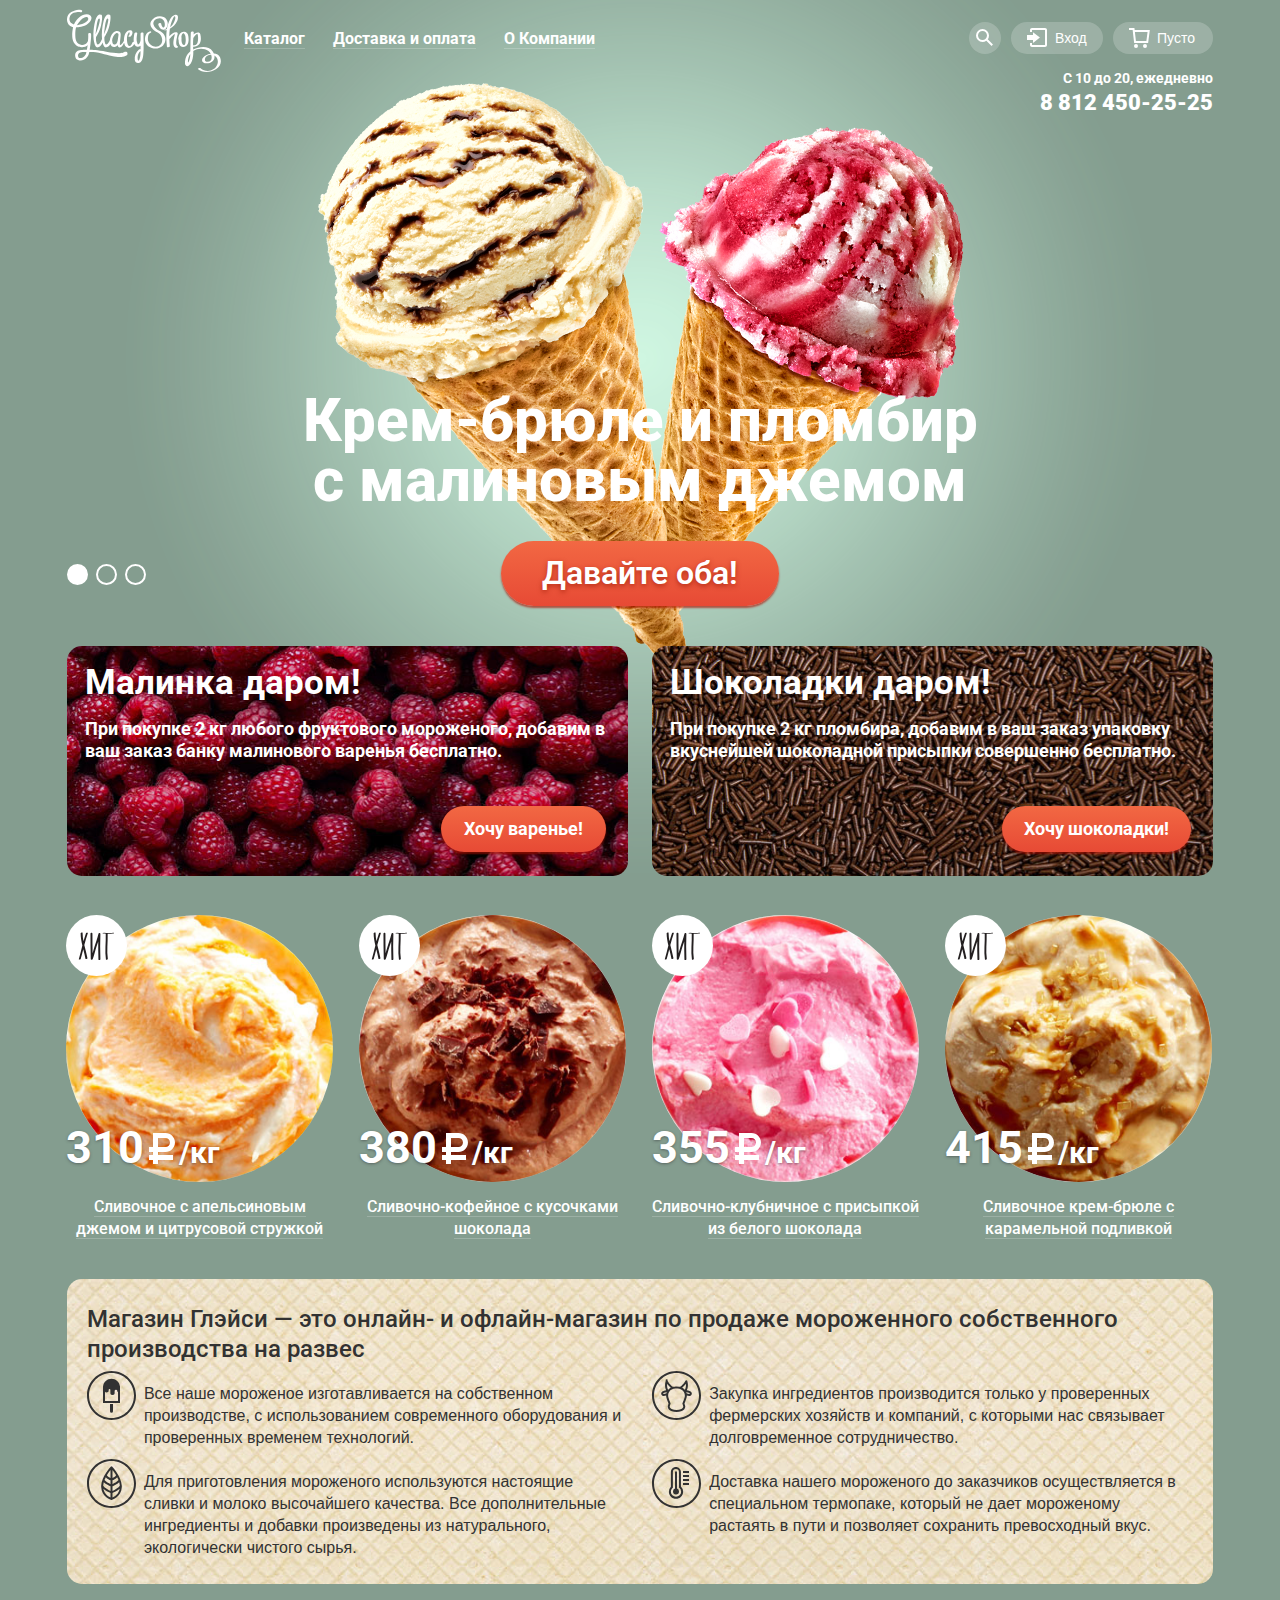
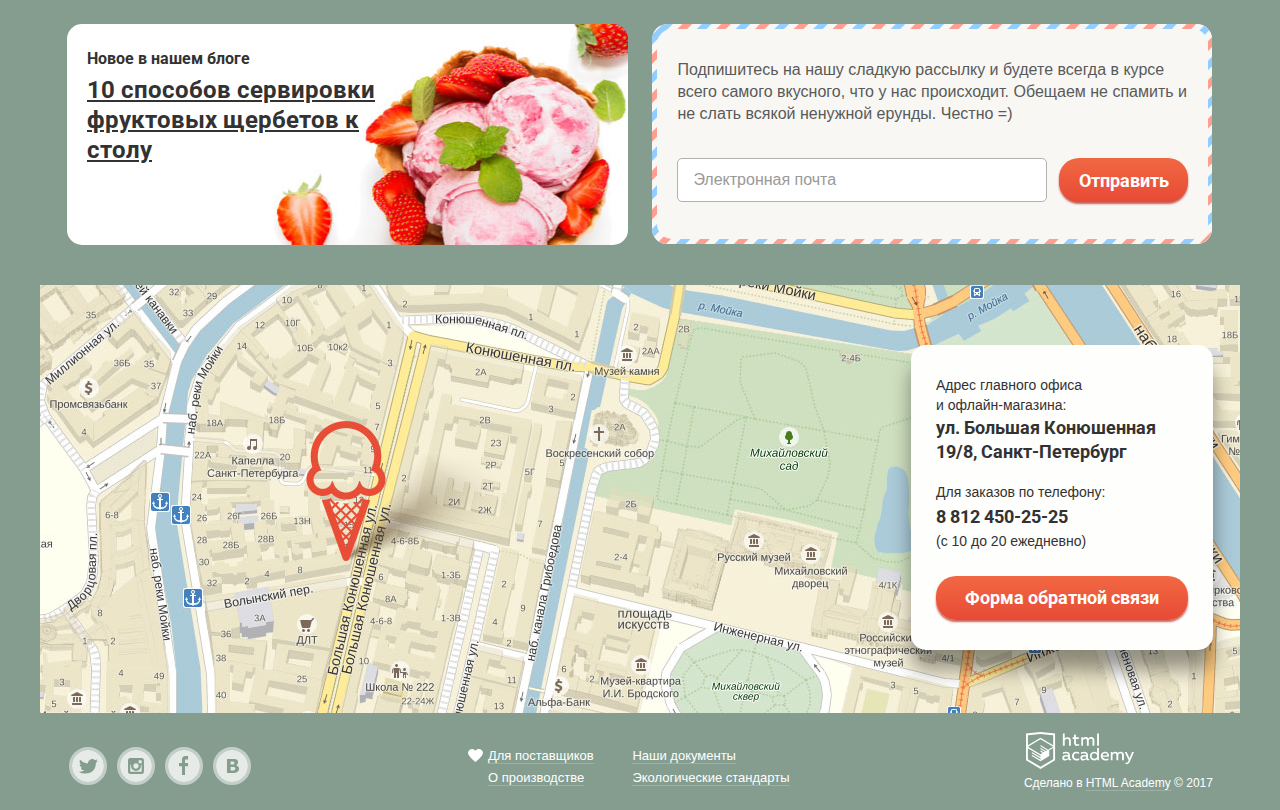
==== commit b0d0c25f: "Добавил оверлей, мин версии css и js, background-color" ====
--- a/index.html
+++ b/index.html
@@ -5,7 +5,7 @@
   <title>HTML Academy: Глейси</title>
   <link href="https://fonts.googleapis.com/css?family=Roboto:400,700" rel="stylesheet">
   <link rel="stylesheet" href="css/normalize.css">
-  <link rel="stylesheet" href="css/glassy.css">
+  <link rel="stylesheet" href="css/glassy-min.css">
 </head>
 <body>
   <input class="visually-hidden" type="radio" id="product-1" name="toggle" checked>
@@ -321,6 +321,7 @@
       </footer>
     </div>
   </div>
+  <div class="overlay-wrap">
   <section class="modal form-wrap  main-feedback">
     <h2 class="visually-hidden">Обратная связь</h2>
     <p class="highlighted">Мы обязательно вам ответим!</p>
@@ -333,6 +334,7 @@
 
     <button type="button" class="feedback-close" aria-label="Закрыть окно обратной связи">X</button>
   </section>
-  <script src="js/gllacy.js"></script>
+</div>
+  <script src="js/gllacy-min.js"></script>
 </body>
 </html>
--- a/css/glassy-min.css
+++ b/css/glassy-min.css
@@ -0,0 +1 @@
+@font-face{font-family:Roboto;src:url(../fonts/Roboto-Medium.ttf);src:url(../fonts/Roboto-Regular.ttf);src:url(../fonts/Roboto-Bold.ttf)}body{padding:0;position:relative;font:16px 'Roboto',sans-serif;line-height:22px;color:#fff;font-weight:700;background-color:#849d8f}a{color:#fff}.page-wrapper a:hover,.page-wrapper a:active{color:#ffbc9e}.img{width:100%;height:auto}.page-wrapper{padding-top:9px}.header{padding:0 2.25%}.header-navigation{padding-left:0}.header-user-navigation{padding-left:0}input,textarea{color:#323232;font-size:16px;line-height:24px;font-family:'Roboto',Arial,sans-serif;border:1px solid #b2b2b2;border-radius:5px;-webkit-box-sizing:content-box;box-sizing:content-box;padding:1px;outline:none}input::-webkit-input-placeholder{font-size:14px;line-height:24px;color:#999;font-family:'Roboto',Arial,sans-serif}input:-ms-input-placeholder{font-size:14px;line-height:24px;color:#999;font-family:'Roboto',Arial,sans-serif}input::-ms-input-placeholder{font-size:14px;line-height:24px;color:#999;font-family:'Roboto',Arial,sans-serif}input::placeholder{font-size:14px;line-height:24px;color:#999;font-family:'Roboto',Arial,sans-serif}input:hover,textarea:hover{border:2px solid #9a9a9a;padding:0}input:focus,textarea:focus{border:2px solid #2e88e4;padding:0}.form-wrap{background-color:#f8f7f4;color:#323232}.header-user-navigation a{background-color:rgba(255,255,255,.2)}.modal a{color:#000;background:transparent}.modal .btn{color:#fff;background-image:-webkit-gradient(linear,left bottom,left top,from(rgb(231,74,53)),to(rgb(242,104,67)));background-image:-webkit-linear-gradient(bottom,rgb(231,74,53) 0%,rgb(242,104,67) 100%);background-image:-o-linear-gradient(bottom,rgb(231,74,53) 0%,rgb(242,104,67) 100%);background-image:linear-gradient(0deg,rgb(231,74,53) 0%,rgb(242,104,67) 100%)}.modal a:hover{color:#e84d37;border-bottom-color:#e84d37}.modal a:active{color:#e84d37;border-bottom-color:#e84d37}.header-navigation li{list-style:none;background:transparent;padding:5px 14px 5px;border-radius:20px}.catalog-link-1lv{position:relative;z-index:40}.header-navigation .catalog-link-1lv:hover{background-color:rgb(247,246,243);border-bottom:none}.header-navigation li:active{background-color:#f7f6f3;-webkit-box-shadow:inset 0 2px 1px 0 rgba(105,105,105,.8);box-shadow:inset 0 2px 1px 0 rgba(105,105,105,.8)}.catalog-link-1lv:hover a{color:#323232;background:transparent}.catalog-link-1lv:hover .catalog-second-level{display:block;position:absolute;border-radius:5px;background-color:#f7f6f3;padding:0;z-index:15;padding-bottom:4px}.catalog-link-1lv:hover .modal-wrap{display:block}.catalog-link-1lv>a{line-height:18px;font-weight:700;text-decoration:none;border-bottom:1px solid rgba(255,255,255,.2)}.catalog-link-1lv>a:active{text-decoration:none;border-bottom:0}.catalog-second-level li{padding:0;border-radius:0}.catalog-second-level a{display:block;color:#323232;text-decoration:none;font-size:14px;line-height:16px;font-weight:400;min-width:105px;padding:7px 19px 8px 19px;border-radius:0;margin:1px 0}.second-level-link:first-child a{border-top-left-radius:5px;border-top-right-radius:5px;font-weight:700}.new a{-webkit-box-sizing:border-box;box-sizing:border-box;height:39px;vertical-align:middle;margin:0;padding-left:20px;padding-top:11px}.new a::after{position:absolute;content:"";width:80%;padding:0 6px;height:1px;background:rgba(0,0,0,.2);left:6px;top:38px}.header-user-navigation li{list-style:none}.form-authorization .btn{width:100px;height:45px;line-height:45px;border-radius:20px}.form-authorization button{font-size:18px;line-height:24px}.additional-links a{font-size:13px;line-height:24px}.header-info{font-size:14px;line-height:16px}.header-info b{font-size:22px;line-height:24px}.btn{background-image:-webkit-gradient(linear,left bottom,left top,from(rgb(231,74,53)),to(rgb(242,104,67)));background-image:-webkit-linear-gradient(bottom,rgb(231,74,53) 0%,rgb(242,104,67) 100%);background-image:-o-linear-gradient(bottom,rgb(231,74,53) 0%,rgb(242,104,67) 100%);background-image:linear-gradient(0deg,rgb(231,74,53) 0%,rgb(242,104,67) 100%);-webkit-box-shadow:0 2px 2px 0 rgba(172,16,0,.64);box-shadow:0 2px 2px 0 rgba(172,16,0,.64)}.btn:hover{background-image:-webkit-gradient(linear,left bottom,left top,from(rgb(236,111,94)),to(rgb(245,134,105)));background-image:-webkit-linear-gradient(bottom,rgb(236,111,94) 0%,rgb(245,134,105) 100%);background-image:-o-linear-gradient(bottom,rgb(236,111,94) 0%,rgb(245,134,105) 100%);background-image:linear-gradient(0deg,rgb(236,111,94) 0%,rgb(245,134,105) 100%);-webkit-box-shadow:0 2px 2px 0 rgba(172,16,0,.64);box-shadow:0 2px 2px 0 rgba(172,16,0,.64)}.btn:active{background-image:-webkit-gradient(linear,left bottom,left top,from(rgb(225,97,62)),to(rgb(215,70,50)));background-image:-webkit-linear-gradient(bottom,rgb(225,97,62) 0%,rgb(215,70,50) 100%);background-image:-o-linear-gradient(bottom,rgb(225,97,62) 0%,rgb(215,70,50) 100%);background-image:linear-gradient(0deg,rgb(225,97,62) 0%,rgb(215,70,50) 100%);-webkit-box-shadow:inset 0 2px 2px 0 rgba(148,39,24,.64);box-shadow:inset 0 2px 2px 0 rgba(148,39,24,.64)}.btn{-webkit-box-sizing:border-box;box-sizing:border-box;display:block;text-decoration:none;font-family:"Roboto";color:rgb(255,255,255);font-weight:700;text-align:center;border:none;margin:auto;font-size:18px;line-height:24px;border-radius:30px}.btn:hover{color:rgb(255,255,255)}.take-offer-link:active{color:rgb(255,255,255)}.btn:hover{color:#fff}.main li{list-style:none}.gift-offers h3{font-size:35px;line-height:41px}.gift-offers p{font-size:18px}.free-raspberry{background-image:url(../img/free-raspberry.jpg);background-repeat:no-repeat;background-position:-27px -90px;background-color:#9a1d38}.free-chocolate{background-image:url(../img/free-chocolate.jpg);background-repeat:no-repeat;background-position:-27px -90px;background-color:#3e2419}.free-raspberry .btn{width:165px;height:46px;line-height:46px}.free-chocolate .btn{width:189px;height:46px;line-height:46px}.price{font-size:45px;line-height:45px;text-shadow:0 1px 3px rgba(49,50,53,.5)}.weight{font-size:30px;line-height:45px;text-shadow:0 1px 3px rgba(49,50,53,.5)}.gllacy-features{padding:0 2.25%;margin-bottom:40px}.gllacy-features h2{font-size:24px;line-height:30px}.featured-blog-article h2{font-size:inherit;line-height:inherit;color:#323232}.full-article-link{color:#323232;font-size:24px;line-height:30px}.featured-blog-article a:hover,.featured-blog-article a:active{color:#e84d37}.featured-blog-article{background-color:#fff;background-image:url(../img/blog-strawberry.jpg);background-repeat:no-repeat}.e-mail-subscribe{color:#5a5a5a;background-image:url(../img/bg-post.svg);background-repeat:no-repeat;padding:10px}.e-mail-subscribe h2{margin-top:0}.e-mail-subscribe-wrapper{background-color:#f8f7f4}.e-mail-subscribe .btn{width:129px;height:44px;line-height:44px;border-radius:20px}.main-map .map-container{width:1200px;height:428px;background-image:url(../img/map.jpg);background-repeat:no-repeat;background-position:0 -110px}.main-contacts{color:#323232;background-color:#fefefd;font-size:14px;line-height:20px}.main-contacts b{font-size:18px;line-height:24px}.main-contacts .btn{width:252px;height:44px;line-height:44px;border-radius:20px}.footer-navigation a{font-size:13px;line-height:18px}.branding-text{font-size:12px;line-height:18px}.main-feedback p{color:#323232;font-size:24px;line-height:28px}.main-feedback .btn{width:139px;height:44px;line-height:44px;border-radius:20px}.hit-products{padding:0 27px}.hit-products .btn,.product-grid .btn{width:200px;height:44px;line-height:44px;border-radius:20px}.product{width:23.29%;position:relative;margin-right:1px}.product-img-link{max-width:267px}.product-img-link,.product .price{display:block}.product .btn{display:none}.product:hover .btn{display:block}.pagination li{list-style:none}.pagination a{text-decoration:none}.pagination a:hover{background-color:rgba(255,255,255,.2);color:#fff}.current-page a,.pagination a:active,{background-color:#fff;color:#323232;text-decoration:none}.current-page a:hover{background:transparent;color:#323232;text-decoration:none}.cart-product-table{font-size:13px;line-height:16px}.lighter{color:#999}.cart-overall-price{font-size:15px;line-height:18px}.main-cart .btn{width:170px;height:44px;line-height:44px;border-radius:20px}.main-cart .btn{background-color:transparent}.sort-filter select{position:relative;display:block;background-color:rgba(255,255,255,.2);width:194px;height:36px;padding:10px 15px;border-radius:20px;color:#fff;font-size:16px;line-height:16px;font-family:'Roboto',sans-serif;border:none;-webkit-appearance:none;-moz-appearance:none;appearance:none}.sort-filter option{font-size:16px;line-height:36px}.sort-filter select:hover{color:#323232}.sort-filter legend,.sort-filter label{font-size:14px;line-height:16px}.sort-filter fieldset{border:none}.sort-form-btn-submit{display:block;border-style:solid;border-width:2px;border-color:rgb(255,255,255);background-color:rgba(255,255,255,0);border-radius:20px;width:145px;height:41px;font-size:16px;font-family:'Roboto',sans-serif;color:rgb(255,255,255);line-height:18px;outline:none}.sort-form-btn:hover{background-color:#fbfcfb;color:#323232}.sort-form-btn:active{background-color:#eaeaea;-webkit-box-shadow:inset 0 2px 1px 0 rgba(105,105,105,.8);box-shadow:inset 0 2px 1px 0 rgba(105,105,105,.8);border:none;padding:2px}.header{position:relative;display:-webkit-box;display:-ms-flexbox;display:flex;-webkit-box-pack:justify;-ms-flex-pack:justify;justify-content:space-between;-ms-flex-wrap:wrap;flex-wrap:wrap;z-index:10;background-color:transparent}.logo{width:154px;margin-bottom:5px}.header .menu-container{height:40px;position:relative}.header-navigation,.header-user-navigation{margin:0;display:-webkit-box;display:-ms-flexbox;display:flex;-webkit-box-align:center;-ms-flex-align:center;align-items:center;-ms-flex-wrap:wrap;flex-wrap:wrap}.header-navigation{width:400px;-webkit-box-pack:start;-ms-flex-pack:start;justify-content:flex-start}.header-user-navigation{-webkit-box-pack:end;-ms-flex-pack:end;justify-content:flex-end;margin-bottom:60px}.header-user-navigation li:not(:last-child){margin-right:10px}.header-user-navigation li{margin-bottom:5px}.header-info{position:absolute;width:180px;margin-left:auto;bottom:0;right:0}.modal{display:none;-webkit-box-shadow:0 20px 20px 0 rgba(0,0,0,.4);box-shadow:0 20px 20px 0 rgba(0,0,0,.4);border-radius:5px}.catalog-second-level{display:none}.visually-hidden{position:absolute;clip:rect(0 0 0 0);width:1px;height:1px;margin:-1px}.gift-offers,.feature-list,.product-grid,.wrapper-1,.footer{display:-webkit-box;display:-ms-flexbox;display:flex;-webkit-box-pack:justify;-ms-flex-pack:justify;justify-content:space-between}.gift-offers{margin-bottom:40px;padding:0 2.25%}.free-raspberry,.free-chocolate{-webkit-box-sizing:border-box;box-sizing:border-box;-webkit-box-flex:1;-ms-flex-positive:1;flex-grow:1;border-radius:15px}.product-grid{padding:0;margin-left:-1px;margin-top:-1px;list-style:none}.cream-content{margin-top:-4px}.cream-content .product{margin-bottom:25px}.cream-content .product-grid{margin-bottom:22px}.feature-list{margin:0;padding:0;-ms-flex-wrap:wrap;flex-wrap:wrap;-webkit-box-pack:start;-ms-flex-pack:start;justify-content:flex-start}.feature-list li{-webkit-box-sizing:border-box;box-sizing:border-box;width:48.5%;padding-left:57px;font-weight:400}.feature-list li:nth-last-child(odd){margin-left:2.6%}.wrapper-1{margin-bottom:40px;padding:0 2.25%}.e-mail-subscribe{-webkit-box-sizing:border-box;box-sizing:border-box}.main-map{position:relative}.main-contacts{position:absolute;display:block;top:60px;right:27px;width:300px;height:305px;border-radius:20px;padding:20px;z-index:3}.social-links{display:-webkit-box;display:-ms-flexbox;display:flex;width:268px;-webkit-box-align:center;-ms-flex-align:center;align-items:center;-ms-flex-wrap:wrap;flex-wrap:wrap}.footer-navigation-links{width:340px}.breadcrumbs-links{list-style:none;display:-webkit-box;display:-ms-flexbox;display:flex;-webkit-box-pack:start;-ms-flex-pack:start;justify-content:flex-start;padding:0;margin-right:auto;min-width:500px;margin-bottom:0}.breadcrumbs-links a{text-decoration:none;border-bottom:1px solid rgba(255,255,255,.2);font-size:14px;line-height:16px;font-weight:400}.breadcrumbs-links-current a{border-bottom:none}.catalog-breadcrumbs{position:relative;margin-top:-40px}.breadcrumbs-links li:not(:first-child){margin-left:8px}.breadcrumbs-links li:not(:last-child)::after{content:"»";margin-left:6px}.current a{text-decoration:none}.current a::after{content:""}.cream-content{padding:0 2.25%}.cream-content h2{margin:0}.sort-filter-form{display:-webkit-box;display:-ms-flexbox;display:flex;width:860px;-ms-flex-wrap:wrap;flex-wrap:wrap;-webkit-box-pack:justify;-ms-flex-pack:justify;justify-content:space-between;margin-bottom:22px}.sort-filter fieldset{padding:0}.sort-filter ul{list-style:none;display:-webkit-box;display:-ms-flexbox;display:flex;-webkit-box-orient:horizontal;-webkit-box-direction:normal;-ms-flex-direction:row;flex-direction:row;padding:0}.filter-element-wrapper1,.filter-element-wrapper2{display:-webkit-box;display:-ms-flexbox;display:flex;-webkit-box-orient:vertical;-webkit-box-direction:normal;-ms-flex-direction:column;flex-direction:column}.filter-element-wrapper1{width:195px}.filter-element-wrapper2{width:200px}.fat-filter{width:415px}.addings{width:700px}.products .product-grid{-webkit-box-pack:justify;-ms-flex-pack:justify;justify-content:space-between;-ms-flex-wrap:wrap;flex-wrap:wrap}.product-grid li{margin-bottom:40px}.pagination{margin-bottom:28px}.pagination ul{display:-webkit-box;display:-ms-flexbox;display:flex;-webkit-box-pack:end;-ms-flex-pack:end;justify-content:flex-end;list-style:none;padding:0}.pagination-list li:last-child::after{content:">";margin-left:10px}.menu-container{-webkit-box-flex:1;-ms-flex-positive:1;flex-grow:1;margin-top:14px;margin-left:9px}.header-user-navigation{margin-top:13px;margin-left:20px}.header-navigation .modal-wrap{width:143px;height:172px;top:22px;left:-6px}.modal-wrap{display:none;position:absolute;padding-top:15px}.main-search:hover .modal-wrap{top:20px;left:-310px;display:block}.form-authorization-wrapper{display:block;z-index:5;height:180px}.main-authorization:hover .modal-wrap{display:block;top:20px;right:-2px;z-index:40}.main-cart .cart-popup{display:block}.main-cart:hover .modal-wrap{display:block;top:20px;z-index:40;left:-422px}.search-form-link,.authorization-form-link,.cart-link{position:relative;display:block;height:32px}.main-search .search-form-link{position:relative;text-decoration:none;border-radius:50%;width:32px}.search-form-link svg{position:absolute;top:7px;left:7px}.authorization-form-link{width:92px;border-radius:50px}.authorization-form-link svg,.cart-link svg{position:absolute;top:6px;left:16px}.authorization-form-link g{fill:#fff}.search-form-link:hover path{fill:#000}.search-form-link:hover{background:#fff}.authorization-form-link:hover g{fill:#000}.authorization-form-link:hover{background:#fff;color:#000}.authorization-form-link:hover .link-wrapper{color:#000}.cart-link:hover g{fill:#000}.cart-link:hover{background:#fff;color:#000}.link-wrapper,.cart-link::after{font-size:14px;line-height:16px;font-weight:400;position:absolute;top:8px;left:44px}.cart-link{width:100px;border-radius:50px}.cart-link::after{content:"Пусто"}.page-wrapper .cart-link:hover{color:#000}.header-info{position:absolute;text-align:right;bottom:-7px;right:27px;margin-bottom:0}.container-catalog .header-info{bottom:-9px;right:26px}.header-info b{display:block;margin-bottom:11px;margin-top:5px}.gift-offers h3,p{margin:0}.gift-offers p{margin-top:15px}.free-raspberry{margin-right:2.16%}.free-raspberry,.free-chocolate{position:relative;padding:16px 18px 114px;width:46.66%}.gift-offers .take-offer{position:absolute;bottom:24px;right:22px}.main-content .hit-products{position:relative}.hit-products::before{content:"";height:320px;width:1px;position:static}.product-grid .product-img{border-radius:50%;z-index:1;width:100%;height:auto}.product-grid .hit{position:absolute;width:61px;height:62px;background-image:url(../img/hit.svg);background-repeat:no-repeat;font-size:0}.product-grid .price{margin-top:-63px;z-index:5;margin-bottom:21px}.product-grid .weight{position:relative;display:inline-block;padding-left:35px}.product-grid .weight::before{content:"";position:absolute;background-image:url(../img/ruble.svg);background-repeat:no-repeat;width:28px;height:33px;top:1px;left:3px}.title-wrapper a{text-decoration:none;border-bottom:1px solid rgba(255,255,255,.2);font-weight:500}.title-wrapper{margin:0 auto;text-align:center;margin-top:10px;margin-bottom:13px}.product-link{bottom:-37px;position:absolute;margin:0 auto;left:50%;margin-left:-100px;z-index:25}.product:hover .hover-wrap{display:block}.product-grid .hover-wrap{display:none;background-color:rgba(248,247,244,.2);border-bottom-left-radius:5px;border-bottom-right-radius:5px;-webkit-box-shadow:0 20px 20px 0 rgba(0,0,0,.4);box-shadow:0 20px 20px 0 rgba(0,0,0,.4);width:100%;height:60px;position:absolute;left:0;bottom:-60px;z-index:15}.product:hover .hover-block{display:block}.product .hover-block{position:absolute;display:none;width:100%;height:100%;background-color:rgba(248,247,244,.2);border-radius:5px;-webkit-box-shadow:0 20px 20px 0 rgba(0,0,0,.4);box-shadow:0 20px 20px 0 rgba(0,0,0,.4);z-index:20;padding:6px 12px 60px;top:-6px;left:-12px}.main-content .gllacy-features{position:relative;margin-top:-30px;z-index:5}.features-wrapper{background-image:url(../img/waffle.jpg);background-repeat:repeat-x;border-radius:15px;padding:25px 1.74% 15px;color:#323232}.features-wrapper h2{margin:0;margin-bottom:7px;font-weight:500}.features-wrapper ul{list-style:none}.feature-list-entity{padding-top:12px;padding-bottom:10px}.feature-list-entity:nth-child(1){background:url(../img/ice-cream.svg) no-repeat}.feature-list-entity:nth-child(2){background:url(../img/cow.svg) no-repeat}.feature-list-entity:nth-child(3){background:url(../img/eco.svg) no-repeat}.feature-list-entity:nth-child(4){background:url(../img/thermometer.svg) no-repeat}.wrapper-1 .featured-blog-article,.wrapper-1 .e-mail-subscribe{position:relative;width:46.66px;-webkit-box-sizing:border-box;box-sizing:border-box;-webkit-box-flex:1;-ms-flex-positive:1;flex-grow:1;border-radius:15px}.e-mail-subscribe{padding:5px;margin-left:2.16%;max-height:221px}.featured-blog-article{padding:24px 20px 80px;background-position:-25px -135px}.e-mail-subscribe-wrapper{padding:30px 20px 75px;border-radius:15px;font-weight:400;position:relative;min-height:105px}.featured-blog-article h2{margin:0;margin-bottom:5px}.full-article-link{display:inline-block;max-width:300px;text-decoration:underline}.e-mail-subscribe-input{display:block;-webkit-box-sizing:border-box;box-sizing:border-box;width:calc(100% - 141px)}.e-mail-subscribe-form{position:absolute;display:-webkit-box;display:-ms-flexbox;display:flex;-webkit-box-pack:justify;-ms-flex-pack:justify;justify-content:space-between;-ms-flex-wrap:wrap;flex-wrap:wrap;margin-bottom:7px;width:calc(100% - 40px);bottom:30px}.e-mail-subscribe-form input[type=email]{-webkit-box-flex:1;-ms-flex-positive:1;flex-grow:1;margin-right:12px;padding-left:15px;border:1px solid #b2b2b2}.e-mail-subscribe-form input[type=email]::-webkit-input-placeholder{font-size:16px}.e-mail-subscribe-form input[type=email]:-ms-input-placeholder{font-size:16px}.e-mail-subscribe-form input[type=email]::-ms-input-placeholder{font-size:16px}.e-mail-subscribe-form input[type=email]::placeholder{font-size:16px}.e-mail-subscribe-form input[type=email]:focus{border:2px solid #2e88e4}.main-contacts{-webkit-box-sizing:border-box;box-sizing:border-box;width:302px;padding:30px 30px 30px 25px;border-radius:15px;font-weight:400}.first-contacts-elem{display:block;width:150px;margin-bottom:1px}.secont-contacts-elem{margin-bottom:18px}.third-contacts-elem{display:block;margin-bottom:3px}.fourth-contacts-elem{margin-bottom:2px}.main-contacts b{display:block}.contacts-feedback-button{margin-top:25px}.footer{-ms-flex-line-pack:center;align-content:center;padding:18px 2.25%}.social-links{padding:0;margin:0;margin-left:-3px;margin-top:-4px}.social-links a{display:block;width:100%;height:100%}.social-links li{-webkit-box-sizing:border-box;box-sizing:border-box;position:relative;width:38px;height:38px;margin:0 5px;border-radius:50%;border:3px solid rgba(255,255,255,.5);margin-top:12px}.social-links-li:hover{border:3px solid rgba(255,255,255,.7)}i .social-links-li:hover .social-svg{opacity:1}.social-links-li:active{border:3px solid rgba(255,255,255,.7)}.social-links-li:active .social-svg-fill{fill:#e9e9e9;opacity:1}.social-links svg{position:absolute;top:50%;left:50%;-webkit-transform:translate(-50%,-50%);-ms-transform:translate(-50%,-50%);transform:translate(-50%,-50%)}.social-svg{opacity:.8}.footer-navigation-links li{display:inline-block;text-align:left;padding-left:20px;min-width:120px}.footer-navigation-links{margin:13px 0 0 -100px;padding-left:20px;font-weight:400}.footer-navigation-links a{text-decoration:none;border-bottom:1px solid rgba(255,255,255,.2)}.footer-navigation-links .heart{background:url(../img/heart.svg) no-repeat 0 5px}.footer .branding{font-weight:400}.branding a{text-decoration:none;border-bottom:1px solid rgba(255,255,255,.2)}.branding .branding-text{margin-top:-2px}.main-search,.main-authorization{position:relative}.search-form-wrapper{-webkit-box-sizing:border-box;box-sizing:border-box;top:0;left:-310px;padding:20px 15px;z-index:5;display:block}.search-form input{width:280px;padding:9px 15px}.search-form input:hover{padding:8px 14px}.form-authorization-wrapper{padding:20px 18px 16px 18px;z-index:5;top:0;right:0}.authorization-form input{-webkit-box-sizing:border-box;box-sizing:border-box;width:240px;padding:9px 15px;margin-bottom:20px}.authorization-form input:hover{padding:8px 14px}.authorization-form button{width:100px;height:45px;float:left;clear:both}.additional-links{font-weight:400;float:right;padding-left:0}.additional-links a{text-decoration:none;border-bottom:1px solid rgba(0,0,0,.3);line-height:14px}.additional-links li:not(:last-child){margin:0}.additional-links li{margin:0;margin-top:-1px}.additional-links li:last-child{margin-top:-1px}.feedback-form input{padding:9px 15px;display:block;margin-bottom:20px}.feedback-form input:hover{padding:8px 14px}.feedback-form input:focus{padding:8px 14px}.feedback-form input:not(.feedback-text){width:235px}.feedback-form textarea:focus{padding:8px 14px}.feedback-text{display:block;clear:both;padding:9px 15px;width:397px;min-height:135px}.feedback-text:hover{padding:8px 14px}.feedback-btn{display:inline-block;float:right;margin:25px 0 0}.feedback-close{position:absolute;top:14px;right:20px;width:20px;height:20px;font-size:0;background:transparent;border:none}.feedback-close::before{top:0;right:5px;position:absolute;display:block;content:"";width:2px;height:22px;background:#323232;-webkit-transform:rotate(45deg);-ms-transform:rotate(45deg);transform:rotate(45deg)}.feedback-close::after{top:0;right:5px;position:absolute;display:block;content:"";width:2px;height:22px;background:#323232;-webkit-transform:rotate(-45deg);-ms-transform:rotate(-45deg);transform:rotate(-45deg)}.main-feedback .highlighted{margin-bottom:19px}.header-navigation .current-page{background-color:rgb(208,112,88);color:#fff}.current-page a{color:#fff;background:transparent;border:none}.catalog-second-level a:hover{background-color:#fbded8}.catalog-second-level a:active{background-color:#f6b5a5}.header-user-navigation .cart-with-goods{background:#fff url(../img/basket-red.svg) no-repeat 15px 7px;width:118px}.cart-with-goods svg{display:none}.cart-with-goods:after{font-weight:700;content:"2 товара";color:#000}.main-cart{position:relative}.cart-popup{top:0;left:0;padding:21px 14px 20px 18px;z-index:5}.cart-product-table{display:-webkit-box;display:-ms-flexbox;display:flex;-webkit-box-pack:start;-ms-flex-pack:start;justify-content:start;-ms-flex-wrap:wrap;flex-wrap:wrap;position:relative;margin:0 2px;font-weight:400;padding:0 8px 0 4px}.cart-product-table div{max-height:33px;-ms-flex-item-align:center;-ms-grid-row-align:center;align-self:center;margin-bottom:20px}.cart-img{margin-left:5px}.cart-delete-btn{width:12px;height:33px;padding:0}.cart-product-table .delete-btn{position:relative;font-size:0;border:none;background:transparent}.cart-product-table .delete-btn::before{top:-1px;left:3px;position:absolute;display:block;content:"";width:1px;height:14px;background:#323232;-webkit-transform:rotate(45deg);-ms-transform:rotate(45deg);transform:rotate(45deg)}.cart-product-table .delete-btn::after{top:-1px;left:3px;position:absolute;display:block;content:"";width:1px;height:14px;background:#323232;-webkit-transform:rotate(-45deg);-ms-transform:rotate(-45deg);transform:rotate(-45deg)}.cart-img img{border-radius:50%}.cart-popup-info{margin-left:14px;display:-webkit-box;display:-ms-flexbox;display:flex;-ms-flex-item-align:center;align-self:center;position:relative;margin-right:220px}.cart-popup-info p{position:absolute;left:0;top:-8px}.cart-popup-calculation{display:-webkit-box;display:-ms-flexbox;display:flex;-ms-flex-item-align:center;align-self:center;margin-left:27px}.cart-product-table .cart-product-info{width:220px;display:block;height:auto}.cart-product-weight-price{display:-webkit-box;display:-ms-flexbox;display:flex;-ms-flex-item-align:center;align-self:center}.cart-popup-total{margin-left:23px;margin-right:3px}.cart-popup .stroke{width:100%;height:1px;background:#cacac7;margin-top:5px;margin-bottom:14px}.cart-overall-price{margin-left:auto;text-align:right;margin-bottom:14px;width:100%}.cart-popup .cart-wrapper{display:-webkit-box;display:-ms-flexbox;display:flex;-ms-flex-wrap:wrap;flex-wrap:wrap}.cart-popup .cart-submit-btn:hover{color:#fff}.cart-submit-btn{margin:0;margin-left:auto}.cream-content .catalog-page-heading{font-size:35px;line-height:46px;margin:0;margin-bottom:20px}.sort-filter-form{padding-top:4px}.sort-filter-form label,.sort-filter-form legend{display:block;margin-left:16px;margin-bottom:5px;padding-right:15px}.sort-filter-select{position:relative}.filter-element-wrapper1 .select-icon-down{position:absolute;top:35px;right:16px}.filter-element-wrapper1 path{fill:#fff}.filter-element-wrapper1:hover path{fill:#000}.filter-element-wrapper1:hover select{color:#000}.filter-element-wrapper1{position:relative}.filter-element-wrapper2{position:relative;width:220px}.sort-range-element-wrap,.sort-filter-fat,.sort-filter-addings{position:relative;-webkit-box-sizing:border-box;box-sizing:border-box;display:block;background-color:rgba(255,255,255,.2);height:36px;border-radius:20px}.sort-range-element-wrap{width:220px}.sort-range-element{position:absolute;width:176px;height:4px;background-color:rgba(255,255,255,.5);top:17px;left:22px}.sort-icon-range-element1{position:absolute;width:20px;height:22px;content:"";background:url(../img/filter-button.svg) no-repeat 0 0;top:-8px;left:13px}.sort-icon-range-element2{position:absolute;width:20px;height:22px;content:"";background:url(../img/filter-button.svg) no-repeat 0 0;top:-8px;right:45px}.sort-icon-range-element1:hover,.sort-icon-range-element2:hover{-webkit-transform:scale(1.1);-ms-transform:scale(1.1);transform:scale(1.1)}.fat-filter .sort-filter-fat,.addings-filter .sort-filter-addings{width:415px;margin:0;list-style:none;position:relative;display:-webkit-box;display:-ms-flexbox;display:flex;-webkit-box-pack:justify;-ms-flex-pack:justify;justify-content:space-between;padding:10px 15px}.sort-filter-fat input[type=radio],.sort-filter-addings input[type=checkbox]{display:none}.sort-filter-fat li{position:relative}.sort-filter-fat label{position:relative;margin:0;padding-left:32px;display:block;height:22px;font-size:16px;line-height:18px;font-weight:400;padding-right:0}.sort-filter-fat-radio{position:absolute;display:block;width:22px;height:22px;background:url(../img/radio-off.svg) no-repeat 0 0;background-size:22px 22px;top:-2px;left:0;opacity:.8}.fat-filter label,.addings-filter label{-webkit-box-sizing:border-box;box-sizing:border-box;z-index:5}input:checked~.sort-filter-fat-radio{background:url(../img/radio-on.svg) no-repeat 0 0;background-size:22px 22px}.sort-filter-form>div,.sort-filter-form>fieldset{margin-bottom:18px}.addings-filter .sort-filter-addings{width:700px;margin:0}.sort-filter-addings li{position:relative}.sort-filter-addings-check{position:absolute;display:block;width:24px;height:20px;background:url(../img/checkbox-off.svg) no-repeat 0 0;background-size:20px 20px;top:-2px;left:0;opacity:.8}input:checked~.sort-filter-addings-check{background:url(../img/checkbox-on.svg) no-repeat 0 0;background-size:24px 20px}.sort-filter-addings label{position:relative;margin:0;padding-left:32px;display:block;height:22px;font-size:16px;line-height:18px;font-weight:400;padding-right:0}.sort-filter-addings li:nth-child(2){margin-left:-3px}.sort-form-btn-submit{margin-top:20px;height:36px}.sort-filter-fat-radio:hover,.sort-filter-addings-check:hover{opacity:1}.sort-filter-fat-radio:disabled,.sort-filter-addings-check:disabled{opacity:.4}.sort-form-btn-submit:hover{background-color:rgb(255,255,255);color:#323232}.sort-form-btn-submit:active{background-color:rgb(237,237,237);-webkit-box-shadow:inset 0 2px 1px 0 rgba(105,105,105,.64);box-shadow:inset 0 2px 1px 0 rgba(105,105,105,.64);color:#323232;border:none}.pagination-list{display:-webkit-box;display:-ms-flexbox;display:flex;-webkit-box-pack:end;-ms-flex-pack:end;justify-content:flex-end;margin-right:-5px}.pagination-list li{width:27px;height:26px;border-radius:50%;position:relative;margin-left:2px}.pagination .current-page{background:#fff;color:#323232}.pagination-child a{position:absolute;top:50%;left:50%;-webkit-transform:translate(-50%,-50%);-ms-transform:translate(-50%,-50%);transform:translate(-50%,-50%)}.pagination-disabled a{opacity:.2}.pagination-previos{background:transparent}.pagination-previos a{background:transparent}.pagination a:hover{background:transparent}.cream-content::after{display:block;content:"";width:100%;height:1px;background-color:rgb(255,255,255);opacity:.302}.footer ul{list-style:none}.title-wrapper{position:relative;z-index:30}.footer a:hover,.title-wrapper a:hover,.breadcrumbs-links-li:not(:last-child) a:hover{color:#ffbc9e;border-bottom-color:#ffbc9e;z-index:30}.footer .logo-link{border-bottom:none;margin-left:2px}.page-wrapper{min-width:940px;background-color:#849d8f;background-image:url(../img/slider-item5.png);background-repeat:no-repeat;background-position:top center;-webkit-transition:background-image 0.5s ease,background-color 0.5s ease;-o-transition:background-image 0.5s ease,background-color 0.5s ease;transition:background-image 0.5s ease,background-color 0.5s ease;min-height:100vh}.page-wrapper::before,.page-wrapper::after{content:"";visibility:hidden}.page-wrapper::before{background-image:url(../img/slider-item2.png)}.page-wrapper::after{background-image:url(../img/slider-item3.png)}.container{max-width:1200px;margin:0 auto;padding:0;min-width:900px}.container-catalog{margin-top:10px}.main-header{height:100px;background-color:rgba(0,0,0,.4)}.slider{position:relative;padding-top:272px;margin-bottom:40px;text-align:center;color:#fff}.slider-list{margin:0;padding:0;list-style:none}.slide{display:none}.slide-title{width:700px;margin:0 auto;margin-bottom:30px;font-size:60px;line-height:60px;font-weight:800}.button{display:inline-block;padding:12px 41px;font-weight:600;font-size:32px;line-height:41px;text-align:center;color:#fff;vertical-align:top;text-decoration:none;text-shadow:0 2px 5px rgba(160,32,11,.76);background:#f26843;background:-webkit-gradient(linear,left top,left bottom,from(#f26843),to(#e74a35));background:-webkit-linear-gradient(top,#f26843 0%,#e74a35 100%);background:-o-linear-gradient(top,#f26843 0%,#e74a35 100%);background:linear-gradient(to bottom,#f26843 0%,#e74a35 100%);border-radius:50px;-webkit-box-shadow:0 2px 2px rgba(172,16,0,.64);box-shadow:0 2px 2px rgba(172,16,0,.64);border:none;cursor:pointer}.button:hover{background:-webkit-gradient(linear,left top,left bottom,from(#f58669),to(#ec6f5e));background:-webkit-linear-gradient(top,#f58669 0%,#ec6f5e 100%);background:-o-linear-gradient(top,#f58669 0%,#ec6f5e 100%);background:linear-gradient(to bottom,#f58669 0%,#ec6f5e 100%);-webkit-box-shadow:0 2px 2px rgba(172,16,0,1);box-shadow:0 2px 2px rgba(172,16,0,1)}.button:active{background:-webkit-gradient(linear,left top,left bottom,from(#d84732),to(#e1613e));background:-webkit-linear-gradient(top,#d84732 0%,#e1613e 100%);background:-o-linear-gradient(top,#d84732 0%,#e1613e 100%);background:linear-gradient(to bottom,#d84732 0%,#e1613e 100%);-webkit-box-shadow:inset 0 2px 2px rgba(172,16,0,1);box-shadow:inset 0 2px 2px rgba(172,16,0,1)}.slider-controls{position:absolute;bottom:20px;left:27px;z-index:20;font-size:0}.slider-controls label{display:inline-block;width:17px;height:17px;margin-right:8px;vertical-align:top;background-color:transparent;border:2px solid #fff;border-radius:50%;cursor:pointer}#product-1:checked~.page-wrapper{background-color:#849d8f;background-image:url(../img/slider-item1.png)}#product-2:checked~.page-wrapper{background-color:#8996a6;background-image:url(../img/slider-item2.png)}#product-3:checked~.page-wrapper{background-color:#9d8b84;background-image:url(../img/slider-item3.png)}#product-1:checked~.page-wrapper #slide1,#product-2:checked~.page-wrapper #slide2,#product-3:checked~.page-wrapper #slide3{display:block}#product-1:checked~.page-wrapper label[for="product-1"],#product-2:checked~.page-wrapper label[for="product-2"],#product-3:checked~.page-wrapper label[for="product-3"]{background-color:#fff}@-webkit-keyframes bounce{0%{-webkit-transform:translateX(-60vw);transform:translateX(-60vw)}70%{-webkit-transform:translateX(30px);transform:translateX(30px)}90%{-webkit-transform:translateX(-10px);transform:translateX(-10px)}100%{-webkit-transform:translateX(0);transform:translateX(0)}}@keyframes bounce{0%{-webkit-transform:translateX(-60vw);transform:translateX(-60vw)}70%{-webkit-transform:translateX(30px);transform:translateX(30px)}90%{-webkit-transform:translateX(-10px);transform:translateX(-10px)}100%{-webkit-transform:translateX(0);transform:translateX(0)}}@-webkit-keyframes shake{0%,100%{-webkit-transform:translateX(0);transform:translateX(0)}10%,30%,50%,70%,90%{-webkit-transform:translateX(-10px);transform:translateX(-10px)}20%,40%,60%,80%{-webkit-transform:translateX(10px);transform:translateX(10px)}}@keyframes shake{0%,100%{-webkit-transform:translateX(0);transform:translateX(0)}10%,30%,50%,70%,90%{-webkit-transform:translateX(-10px);transform:translateX(-10px)}20%,40%,60%,80%{-webkit-transform:translateX(10px);transform:translateX(10px)}}.overlay-wrap{display:none;position:relative;width:100%;height:100%;background:rgba(0,0,0,.8);display:none}.modal-show{position:absolute;display:block;-webkit-animation:bounce 1s;animation:bounce 1s}.modal-show-overlay{position:absolute;display:block;top:0;left:0;z-index:100}.main-feedback{-webkit-box-sizing:content-box;box-sizing:content-box;width:430px;top:1945px;right:0;left:0;margin:0 auto;padding:18px 24px 27px;border-radius:10px;z-index:5}.modal-error{-webkit-animation:shake 0.6s;animation:shake 0.6s}.map-container{position:relative;z-index:1}.map-container iframe{position:absolute;top:0;left:0;z-index:2}
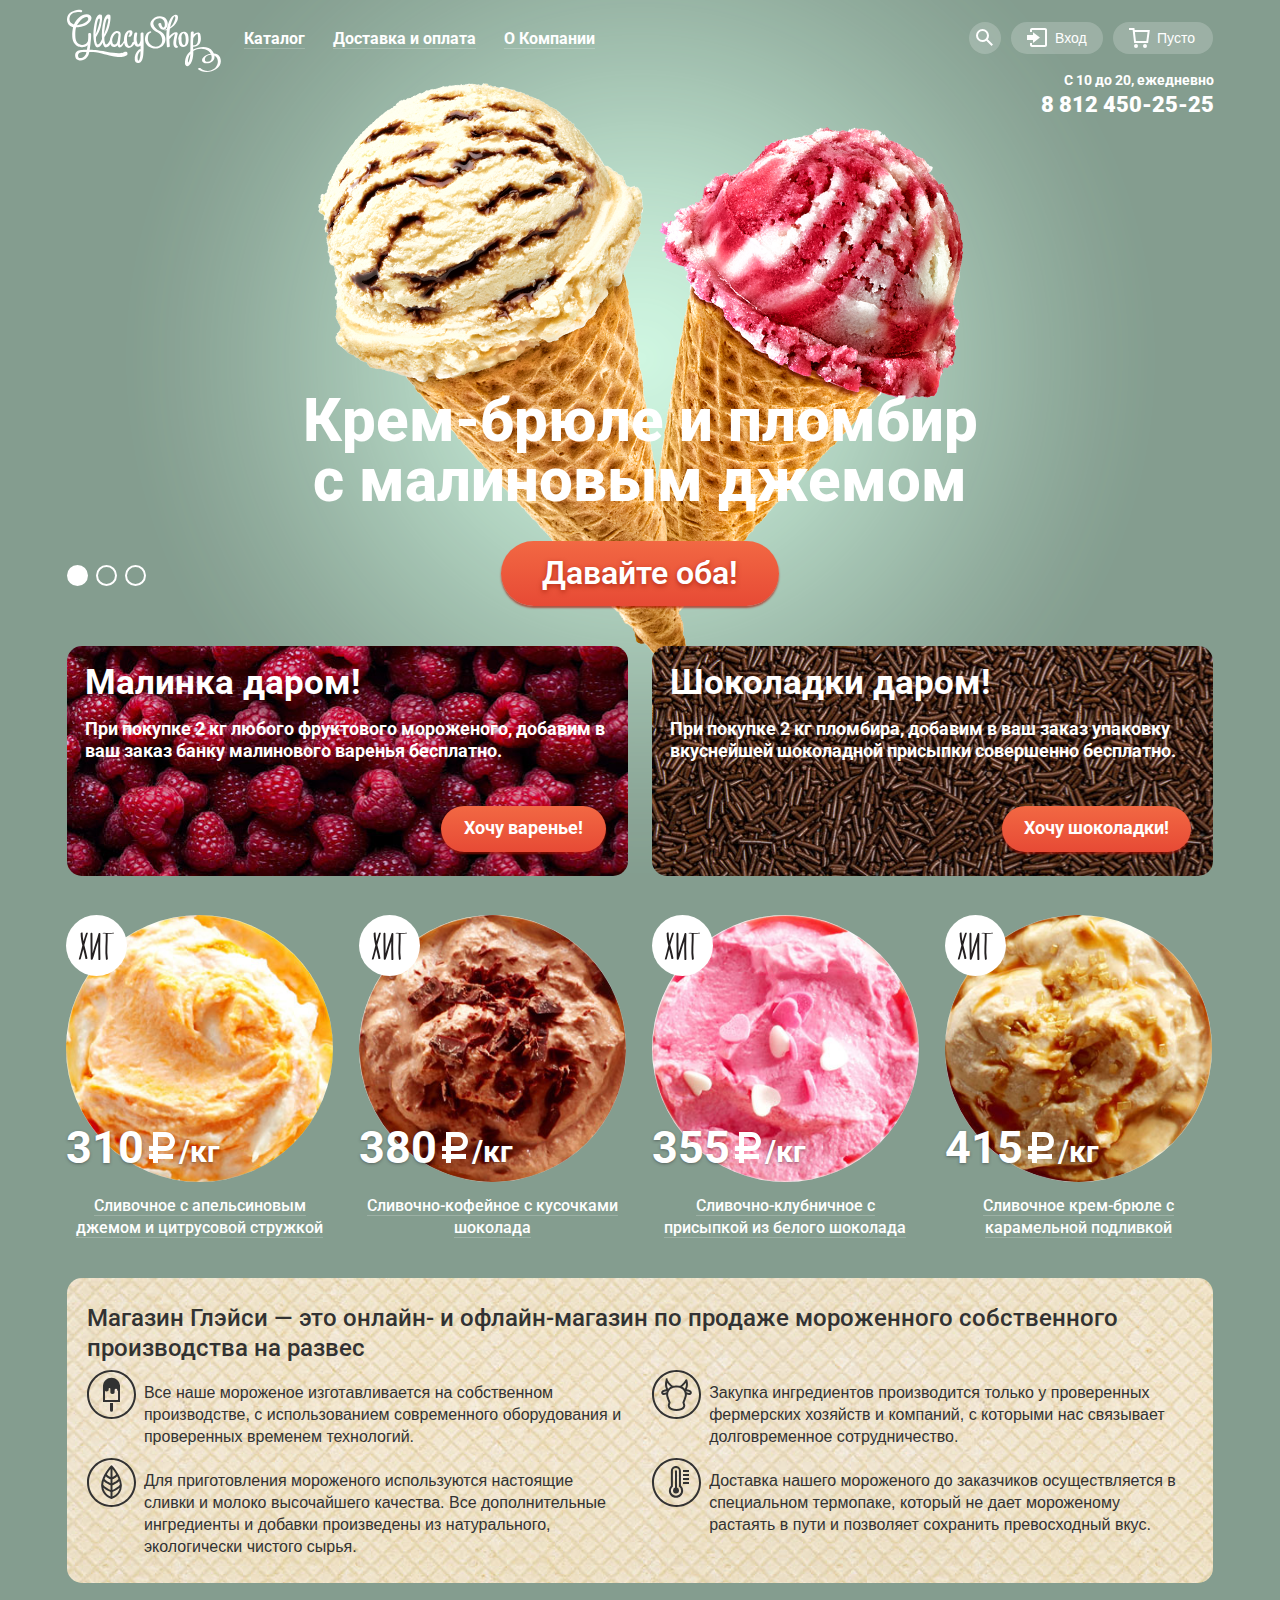
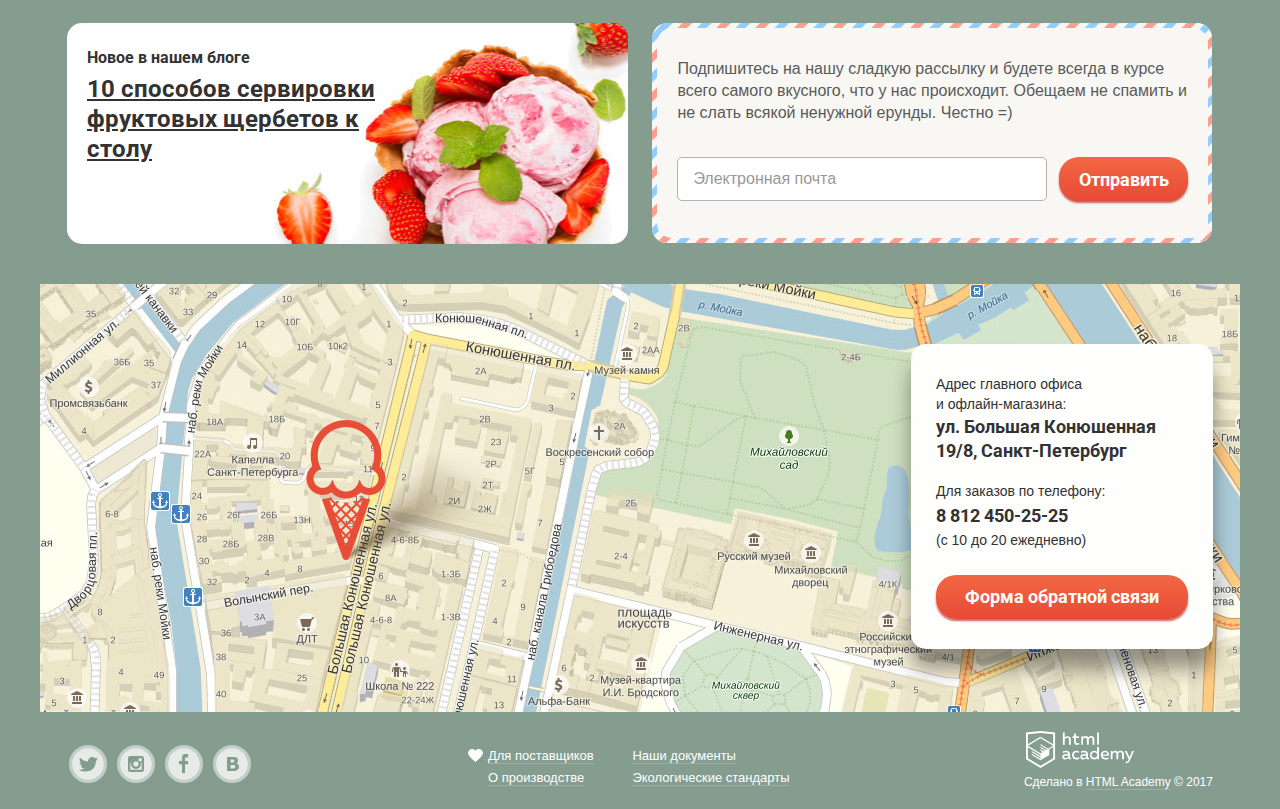
==== commit 2f4bc9e0: "Внес правки в финальную версию" ====
--- a/index.html
+++ b/index.html
@@ -4,7 +4,7 @@
   <meta charset="utf-8">
   <title>HTML Academy: Глейси</title>
   <link href="https://fonts.googleapis.com/css?family=Roboto:400,700" rel="stylesheet">
-  <link rel="stylesheet" href="css/normalize.css">
+  <link rel="stylesheet" href="css/normalize-min.css">
   <link rel="stylesheet" href="css/glassy-min.css">
 </head>
 <body>
@@ -15,23 +15,22 @@
     <div class="container">
       <header class="main header">
         <h1 class="visually-hidden">Магазин мороженного Gllacy</h1>
-          <img class="main logo" src="img/logo.svg" width="154" height="64" alt="Магазин мороеженого Gllacy">
+        <img class="main logo" src="img/logo.svg" width="154" height="64" alt="Магазин мороеженого Gllacy">
         <nav class="menu-container">
           <ul class="main header-navigation">
             <li class="catalog-link-1lv"><a href="#">Каталог</a>
               <div class="modal-wrap">
-              <ul class="modal catalog-second-level">
-                <li class="new second-level-link"><a href="#">Новинки</a></li>
-                <li class="second-level-link"><a href="catalog.html">Сливочное</a></li>
-                <li class="second-level-link"><a href="#">Щербеты</a></li>
-                <li class="second-level-link"><a href="#">Фруктовый лед</a></li>
-                <li class="second-level-link"><a href="#">Мелорин</a></li>
-              </ul>
+                <ul class="modal catalog-second-level">
+                  <li class="new second-level-link"><a href="#">Новинки</a></li>
+                  <li class="second-level-link"><a href="catalog.html">Сливочное</a></li>
+                  <li class="second-level-link"><a href="#">Щербеты</a></li>
+                  <li class="second-level-link"><a href="#">Фруктовый лед</a></li>
+                  <li class="second-level-link"><a href="#">Мелорин</a></li>
+                </ul>
               </div>
             </li>
             <li class="catalog-link-1lv"><a href="#">Доставка и оплата</a></li>
             <li class="catalog-link-1lv"><a href="#">О Компании</a></li>
-
           </ul>
         </nav>
         <nav>
@@ -41,25 +40,26 @@
                 <span class="visually-hidden">
                   Поиск
                 </span>
-                <svg class="search-sv" xmlns="http://www.w3.org/2000/svg" xmlns:xlink="http://www.w3.org/1999/xlink" width="17" height="17" viewBox="0 0 17 17">
-                  <path fill="#fff" d="M16.958 15.527L11.75 10.32A6.455 6.455 0 0 0 13 6.5 6.5 6.5 0 1 0 6.5 13a6.465 6.465 0 0 0 3.839-1.263l5.205 5.204 1.414-1.414zM6.5 11C4.019 11 2 8.981 2 6.5S4.019 2 6.5 2 11 4.019 11 6.5 8.981 11 6.5 11z"/>
+                <svg class="search-sv" xmlns="http://www.w3.org/2000/svg" xmlns:xlink="http://www.w3.org/1999/xlink"
+                  width="17" height="17" viewBox="0 0 17 17">
+                  <path fill="#fff" d="M16.958 15.527L11.75 10.32A6.455 6.455 0 0 0 13 6.5 6.5 6.5 0 1 0 6.5 13a6.465 6.465 0 0 0 3.839-1.263l5.205 5.204 1.414-1.414zM6.5 11C4.019 11 2 8.981 2 6.5S4.019 2 6.5 2 11 4.019 11 6.5 8.981 11 6.5 11z" />
                 </svg>
               </a>
               <div class="modal-wrap">
-              <div class="modal form-wrap search-form-wrapper">
-                <form class="search-form" action="https://echo.htmlacademy.ru">
-                  <input type="search" name="search-form" placeholder="Что ищем?" />
-
-                </form>
-              </div>
+                <div class="modal form-wrap search-form-wrapper">
+                  <form class="search-form" action="https://echo.htmlacademy.ru">
+                    <input type="search" name="search-form" placeholder="Что ищем?" />
+                  </form>
+                </div>
               </div>
             </li>
             <li class="main-authorization">
               <a class="authorization-form-link" href="#">
-                <svg xmlns="http://www.w3.org/2000/svg" xmlns:xlink="http://www.w3.org/1999/xlink" width="21" height="19" viewBox="0 0 21 19">
+                <svg xmlns="http://www.w3.org/2000/svg" xmlns:xlink="http://www.w3.org/1999/xlink" width="21" height="19"
+                  viewBox="0 0 21 19">
                   <g fill="#000">
                     <path d="M6 14.875L12.917 9.5 6 4.125v2.917H-.042v4.917H6z" />
-                    <path d="M18 0H5C3.9 0 3 .9 3 2v2h2V2h13v15H5v-2H3v2c0 1.1.9 2 2 2h13c1.1 0 2-.9 2-2V2c0-1.1-.9-2-2-2z"/>
+                    <path d="M18 0H5C3.9 0 3 .9 3 2v2h2V2h13v15H5v-2H3v2c0 1.1.9 2 2 2h13c1.1 0 2-.9 2-2V2c0-1.1-.9-2-2-2z" />
                   </g>
                 </svg>
                 <div class="link-wrapper">
@@ -67,21 +67,25 @@
                 </div>
               </a>
               <div class="modal-wrap">
-              <div class="modal form-wrap form-authorization-wrapper">
-                <h2 class="visually-hidden">Форма авторизации на сайте Gllacy</h2>
-                <form class="authorization-form">
-                  <label for="auth-e-mail-field" class="visually-hidden">Электронная почта</label>
-                  <input id="auth-e-mail-field" type="email" name="authorization-form" placeholder="Электронная почта">
-                  <label for="auth-password-field" class="visually-hidden">Пароль</label>
-                  <input id="auth-password-field" type="password" name="authorization-form" placeholder="Пароль">
-                  <button type="submit" class="btn form-btn" aria-label="Авторизоваться на сайте">Войти</button>
-                </form>
-                <ul class="additional-links">
-                  <li><a href="#">Забыли пароль?</a></li>
-                  <li><a href="#">Новая регистрация</a></li>
-                </ul>
-              </div>
-            </div>
+                <div class="modal form-wrap form-authorization-wrapper">
+                  <h2 class="visually-hidden">Форма авторизации на сайте Gllacy</h2>
+                  <form class="authorization-form" id="main-authorization-form">
+                    <label for="auth-e-mail-field" class="visually-hidden">Электронная почта</label>
+                    <input id="auth-e-mail-field" type="email" name="authorization-form" placeholder="Электронная почта">
+                    <label for="auth-password-field" class="visually-hidden">Пароль</label>
+                    <input id="auth-password-field" type="password" name="authorization-form" placeholder="Пароль">
+                  </form>
+                  <button form="main-authorization-form" type="submit" class="btn form-btn" aria-label="Авторизоваться на сайте">Войти</button>
+                  <ul class="additional-links">
+                    <li>
+                      <a href="#">Забыли пароль?</a>
+                    </li>
+                    <li>
+                      <a href="#">Новая регистрация</a>
+                    </li>
+                  </ul>
+                </div>
+              </div>
             </li>
             <li class="main-cart">
               <a class="cart-link" href="#">
@@ -98,7 +102,7 @@
           </ul>
         </nav>
         <p class="main header-info">
-          С 10 до 20, ежедневно<br>
+          С 10 до 20, ежедневно
           <b>8 812 450-25-25</b>
         </p>
       </header>
@@ -119,13 +123,17 @@
             <h3 class="slide-title">
               Шоколадный пломбир и лимонный сорбет
             </h3>
-            <a class="button slide-button" href="#">Давайте оба!</a>
+            <a class="button slide-button" href="#">
+              Давайте оба!
+            </a>
           </li>
           <li class="slider-item slide" id="slide3">
             <h3 class="slide-title">
               Пломбир с помадкой и клубничный щербет
             </h3>
-            <a class="button slide-button" href="#">Давайте оба!</a>
+            <a class="button slide-button" href="#">
+              Давайте оба!
+            </a>
           </li>
         </ul>
       </section>
@@ -155,7 +163,9 @@
               <div class="title-wrapper">
                 <a href="#">Сливочное с апельсиновым джемом и цитрусовой стружкой</a>
               </div>
-              <a href="#" class="btn product-link" aria-label="Быстрый просмотр товара">Быстрый просмотр</a>
+              <a href="#" class="btn product-link" aria-label="Быстрый просмотр товара">
+                Быстрый просмотр
+              </a>
               <div class="hover-block"></div>
             </li>
             <li class="product chocolate">
@@ -167,7 +177,9 @@
               <div class="title-wrapper">
                 <a href="#">Сливочно-кофейное с кусочками шоколада</a>
               </div>
-              <a href="#" class="btn product-link" aria-label="Быстрый просмотр товара">Быстрый просмотр</a>
+              <a href="#" class="btn product-link" aria-label="Быстрый просмотр товара">
+                Быстрый просмотр
+              </a>
               <div class="hover-block"></div>
             </li>
             <li class="product strawberry">
@@ -177,11 +189,13 @@
               </a>
               <p class="price">355<span class="weight">/кг</span></p>
               <div class="title-wrapper">
-              <a href="#">
-                Сливочно-клубничное с присыпкой из белого шоколада
-              </a>
-              </div>
-              <a href="#" class="btn product-link" aria-label="Быстрый просмотр товара">Быстрый просмотр</a>
+                <a href="#">
+                  Сливочно-клубничное с присыпкой из белого шоколада
+                </a>
+              </div>
+              <a href="#" class="btn product-link" aria-label="Быстрый просмотр товара">
+                Быстрый просмотр
+              </a>
               <div class="hover-block"></div>
             </li>
             <li class="product creme-brulee">
@@ -191,43 +205,50 @@
               </a>
               <p class="price">415<span class="weight">/кг</span></p>
               <div class="title-wrapper">
-              <a href="#">
-                Сливочное крем-брюле с карамельной подливкой
-              </a>
-              </div>
-              <a href="#" class="btn product-link" aria-label="Быстрый просмотр товара">Быстрый просмотр</a>
+                <a href="#">
+                  Сливочное крем-брюле с карамельной подливкой
+                </a>
+              </div>
+              <a href="#" class="btn product-link" aria-label="Быстрый просмотр товара">
+                Быстрый просмотр
+              </a>
               <div class="hover-block"></div>
             </li>
           </ul>
         </section>
         <section class="main gllacy-features">
           <div class="features-wrapper">
-            <h2>Магазин Глэйси — это онлайн- и офлайн-магазин по продаже мороженного собственного производства на развес</h2>
+            <h2>Магазин Глэйси — это онлайн- и офлайн-магазин по продаже мороженного собственного производства на
+              развес</h2>
             <ul class="feature-list">
               <li class="feature-list-entity">
                 <p class="own-production">
-                  Все наше мороженое изготавливается на собственном производстве, с использованием современного оборудования и проверенных
+                  Все наше мороженое изготавливается на собственном производстве, с использованием современного
+                  оборудования и проверенных
                   временем технологий.
                 </p>
               </li>
               <li class="feature-list-entity">
-                  <p class="farm-products">Закупка ингредиентов производится только у проверенных фермерских хозяйств и компаний,
-                    с которыми нас связывает долговременное сотрудничество.</p>
-                </li>
+                <p class="farm-products">
+                  Закупка ингредиентов производится только у проверенных фермерских хозяйств и компаний,
+                  с которыми нас связывает долговременное сотрудничество.
+                </p>
+              </li>
               <li class="feature-list-entity">
-                <p class="ingredients">Для приготовления мороженого используются настоящие сливки и молоко высочайшего качества.
+                <p class="ingredients">
+                  Для приготовления мороженого используются настоящие сливки и молоко высочайшего качества.
                   Все дополнительные ингредиенты и добавки произведены из натурального, экологически чистого сырья.
                 </p>
               </li>
               <li class="feature-list-entity">
-                <p class="termo-pack">Доставка нашего мороженого до заказчиков осуществляется в специальном термопаке, который
+                <p class="termo-pack">
+                  Доставка нашего мороженого до заказчиков осуществляется в специальном термопаке, который
                   не дает мороженому растаять в пути и позволяет сохранить превосходный вкус.
                 </p>
               </li>
             </ul>
           </div>
         </section>
-        <!-- Я использую здесь section потому что article все же лучше использовать для самой статьи, а не её превью. -->
         <div class="wrapper-1">
           <section class="featured-blog-article">
             <h2>Новое в нашем блоге</h2>
@@ -238,10 +259,14 @@
           <section class="e-mail-subscribe">
             <div class="e-mail-subscribe-wrapper">
               <h2 class="visually-hidden">Подпишитесь на нашу e-mail рассылку</h2>
-              <p class="subscribe-info">Подпишитесь на нашу сладкую рассылку и будете всегда в курсе всего самого вкусного,
-                что у нас происходит. Обещаем не спамить и не слать всякой ненужной ерунды. Честно =) </p>
+              <p class="subscribe-info">
+                Подпишитесь на нашу сладкую рассылку и будете всегда в курсе всего самого
+                вкусного,
+                что у нас происходит. Обещаем не спамить и не слать всякой ненужной ерунды. Честно =)
+              </p>
               <form class="e-mail-subscribe-form" action="https://echo.htmlacademy.ru">
-                <input class="e-mail-subscribe-input" type="email" name="e-mail-subscribe-field" placeholder="Электронная почта" aria-label="Ваш имейл для новоостей">
+                <input class="e-mail-subscribe-input" type="email" name="e-mail-subscribe-field" placeholder="Электронная почта"
+                  aria-label="Ваш имейл для новоостей">
                 <button type="submit" class="btn form-btn subscribe-btn" aria-label="Подтвердить подписку">Отправить</button>
               </form>
             </div>
@@ -251,16 +276,16 @@
       <section class="main-map">
         <h2 class="visually-hidden">Контактная информация</h2>
         <div class="map-container">
-            <iframe src="https://yandex.ru/map-widget/v1/?um=constructor%3A4643dce98cdf7291c4cccc6e1c93f6ddd89b4ced56ede997fa52d6a2b93fb2f1&amp;source=constructor" width="1200" height="428" frameborder="0"></iframe>
+          <iframe src="https://yandex.ru/map-widget/v1/?um=constructor%3A4643dce98cdf7291c4cccc6e1c93f6ddd89b4ced56ede997fa52d6a2b93fb2f1&amp;source=constructor"
+            width="1200" height="428"></iframe>
         </div>
-        <!-- Наверное указатель на карте делается через сервис яндекс карты, но на всякий случай добавил элемент для нее явно. Можно сделать через ::before или ::after Но думаю все это плохо будет работать в резиновом варианте -->
         <span class="ice-pointer"></span>
         <section class="modal main-contacts">
           <h3 class="visually-hidden">Контакты</h3>
           <p class="contact-information">
             <span class="first-contacts-elem">Адрес главного офиса и&nbsp;офлайн-магазина:</span>
             <b class="secont-contacts-elem">ул. Большая Конюшенная 19/8,
-            Санкт-Петербург
+              Санкт-Петербург
             </b>
             <span class="third-contacts-elem">Для заказов по телефону:</span>
             <b class="fourth-contacts-elem">8 812 450-25-25</b>
@@ -273,36 +298,37 @@
         <ul class="social-links">
           <li class="twitter social-links-li">
             <a href="#" aria-label="Twitter">
-                <svg class="social-svg" xmlns="http://www.w3.org/2000/svg" width="32" height="32" viewBox="0 0 32 32">
-                  <path class="social-svg-fill" fill="#FFF" d="M16 0C7.164 0 0 7.164 0 16c0 8.837 7.164 16 16 16 8.837 0 16-7.163 16-16 0-8.836-7.163-16-16-16zm7.944 12.809c-.251 6.516-3.463 10.832-10.992 10.702h-.486c-.447 0-4.543-.443-5.344-1.823 2.479.19 4.247-.406 5.12-1.136-1.048-.289-2.923-.461-3.251-2.848.384.104.618.221 1.299.113-1.307-.824-2.758-1.519-2.679-3.643.311.317 1.164.518 1.46.457-.768-.233-2.149-3.244-.974-4.781 1.984 1.79 4.075 3.482 7.804 3.643.227-2.214 1.24-3.699 3.168-4.325 1.84-.479 3.255.26 3.901 1.138.737-.224 1.453-.466 2.193-.685-.004.833-.569 1.463-.935 1.709.747.165 1.423-.475 1.423-.475-.184.963-1.094 1.725-1.707 1.954z"/>
-                </svg>
-            </a>
-        </li>
+              <svg class="social-svg" xmlns="http://www.w3.org/2000/svg" width="32" height="32" viewBox="0 0 32 32">
+                <path class="social-svg-fill" fill="#FFF" d="M16 0C7.164 0 0 7.164 0 16c0 8.837 7.164 16 16 16 8.837 0 16-7.163 16-16 0-8.836-7.163-16-16-16zm7.944 12.809c-.251 6.516-3.463 10.832-10.992 10.702h-.486c-.447 0-4.543-.443-5.344-1.823 2.479.19 4.247-.406 5.12-1.136-1.048-.289-2.923-.461-3.251-2.848.384.104.618.221 1.299.113-1.307-.824-2.758-1.519-2.679-3.643.311.317 1.164.518 1.46.457-.768-.233-2.149-3.244-.974-4.781 1.984 1.79 4.075 3.482 7.804 3.643.227-2.214 1.24-3.699 3.168-4.325 1.84-.479 3.255.26 3.901 1.138.737-.224 1.453-.466 2.193-.685-.004.833-.569 1.463-.935 1.709.747.165 1.423-.475 1.423-.475-.184.963-1.094 1.725-1.707 1.954z" />
+              </svg>
+            </a>
+          </li>
           <li class="instagram social-links-li">
             <a href="#" aria-label="Instagram">
               <svg class="social-svg" xmlns="http://www.w3.org/2000/svg" width="32" height="32" viewBox="0 0 32 32">
                 <g class="social-svg-fill" fill="#FFF">
-                  <path d="M20.916 16a4.938 4.938 0 1 1-9.877 0c0-.394.051-.773.138-1.14h-.897v6.838h11.396V14.86h-.897c.086.367.137.746.137 1.14z"/><path d="M15.978 18.659c1.466 0 2.659-1.193 2.659-2.659s-1.193-2.659-2.659-2.659c-1.466 0-2.659 1.193-2.659 2.659s1.192 2.659 2.659 2.659zM18.637 10.302h3.039v3.039h-3.039z"/>
-                  <path d="M16 0C7.164 0 0 7.164 0 16c0 8.837 7.164 16 16 16 8.837 0 16-7.163 16-16 0-8.836-7.163-16-16-16zm7.955 21.698a2.285 2.285 0 0 1-2.279 2.279H10.279A2.285 2.285 0 0 1 8 21.698V10.302a2.286 2.286 0 0 1 2.279-2.279h11.396a2.286 2.286 0 0 1 2.279 2.279v11.396z"/>
+                  <path d="M20.916 16a4.938 4.938 0 1 1-9.877 0c0-.394.051-.773.138-1.14h-.897v6.838h11.396V14.86h-.897c.086.367.137.746.137 1.14z" />
+                  <path d="M15.978 18.659c1.466 0 2.659-1.193 2.659-2.659s-1.193-2.659-2.659-2.659c-1.466 0-2.659 1.193-2.659 2.659s1.192 2.659 2.659 2.659zM18.637 10.302h3.039v3.039h-3.039z" />
+                  <path d="M16 0C7.164 0 0 7.164 0 16c0 8.837 7.164 16 16 16 8.837 0 16-7.163 16-16 0-8.836-7.163-16-16-16zm7.955 21.698a2.285 2.285 0 0 1-2.279 2.279H10.279A2.285 2.285 0 0 1 8 21.698V10.302a2.286 2.286 0 0 1 2.279-2.279h11.396a2.286 2.286 0 0 1 2.279 2.279v11.396z" />
                 </g>
               </svg>
             </a>
           </li>
           <li class="facebook social-links-li">
             <a href="#" aria-label="Facebook">
-                <svg class="social-svg" xmlns="http://www.w3.org/2000/svg" width="32" height="32" viewBox="0 0 32 32">
-                  <path class="social-svg-fill" fill="#FFF" d="M16 0C7.164 0 0 7.163 0 16s7.164 16 16 16c8.837 0 16-7.164 16-16S24.837 0 16 0zm4.062 9.455h-3.021v3.444h3.021v3.445h-3.021v8.61H14.02v-8.61H11v-3.445h3.021V9.455c0-1.902 1.353-3.445 3.021-3.445h3.021v3.445z"/>
-                </svg>
+              <svg class="social-svg" xmlns="http://www.w3.org/2000/svg" width="32" height="32" viewBox="0 0 32 32">
+                <path class="social-svg-fill" fill="#FFF" d="M16 0C7.164 0 0 7.163 0 16s7.164 16 16 16c8.837 0 16-7.164 16-16S24.837 0 16 0zm4.062 9.455h-3.021v3.444h3.021v3.445h-3.021v8.61H14.02v-8.61H11v-3.445h3.021V9.455c0-1.902 1.353-3.445 3.021-3.445h3.021v3.445z" />
+              </svg>
             </a>
           </li>
           <li class="vk social-links-li">
             <a href="#" aria-label="VK">
-                <svg class="social-svg" xmlns="http://www.w3.org/2000/svg" width="32" height="32" viewBox="0 0 32 32">
-                  <g class="social-svg-fill" fill="#FFF">
-                    <path d="M16.637 14.495c.402-.019.719-.082.951-.188.326-.145.54-.33.641-.559.101-.229.15-.496.15-.797 0-.232-.058-.465-.174-.697-.116-.232-.322-.405-.617-.517-.264-.1-.592-.155-.984-.165a76.242 76.242 0 0 0-1.652-.014h-.339v2.965h.565c.571 0 1.057-.009 1.459-.028zM18.118 17.084c-.282-.081-.672-.125-1.166-.132a127.97 127.97 0 0 0-1.55-.009h-.79v3.493h.264c1.014 0 1.74-.003 2.18-.009a3.2 3.2 0 0 0 1.212-.245c.377-.157.633-.364.774-.625s.214-.562.214-.9c0-.446-.088-.788-.261-1.03-.17-.241-.464-.423-.877-.543z"/>
-                    <path d="M16 0C7.164 0 0 7.164 0 16c0 8.837 7.164 16 16 16 8.837 0 16-7.163 16-16 0-8.836-7.163-16-16-16zm6.602 20.531a3.73 3.73 0 0 1-1.124 1.327c-.552.415-1.161.71-1.823.886s-1.501.264-2.519.264h-6.121V8.987h5.443c1.13 0 1.957.038 2.48.113a5.126 5.126 0 0 1 1.561.5c.533.27.929.632 1.189 1.087.26.455.392.975.392 1.558 0 .678-.179 1.278-.536 1.795-.358.518-.863.92-1.517 1.208v.075c.917.182 1.642.559 2.179 1.13.537.571.807 1.325.807 2.261 0 .678-.138 1.283-.411 1.817z"/>
-                  </g>
-                </svg>
+              <svg class="social-svg" xmlns="http://www.w3.org/2000/svg" width="32" height="32" viewBox="0 0 32 32">
+                <g class="social-svg-fill" fill="#FFF">
+                  <path d="M16.637 14.495c.402-.019.719-.082.951-.188.326-.145.54-.33.641-.559.101-.229.15-.496.15-.797 0-.232-.058-.465-.174-.697-.116-.232-.322-.405-.617-.517-.264-.1-.592-.155-.984-.165a76.242 76.242 0 0 0-1.652-.014h-.339v2.965h.565c.571 0 1.057-.009 1.459-.028zM18.118 17.084c-.282-.081-.672-.125-1.166-.132a127.97 127.97 0 0 0-1.55-.009h-.79v3.493h.264c1.014 0 1.74-.003 2.18-.009a3.2 3.2 0 0 0 1.212-.245c.377-.157.633-.364.774-.625s.214-.562.214-.9c0-.446-.088-.788-.261-1.03-.17-.241-.464-.423-.877-.543z" />
+                  <path d="M16 0C7.164 0 0 7.164 0 16c0 8.837 7.164 16 16 16 8.837 0 16-7.163 16-16 0-8.836-7.163-16-16-16zm6.602 20.531a3.73 3.73 0 0 1-1.124 1.327c-.552.415-1.161.71-1.823.886s-1.501.264-2.519.264h-6.121V8.987h5.443c1.13 0 1.957.038 2.48.113a5.126 5.126 0 0 1 1.561.5c.533.27.929.632 1.189 1.087.26.455.392.975.392 1.558 0 .678-.179 1.278-.536 1.795-.358.518-.863.92-1.517 1.208v.075c.917.182 1.642.559 2.179 1.13.537.571.807 1.325.807 2.261 0 .678-.138 1.283-.411 1.817z" />
+                </g>
+              </svg>
             </a>
           </li>
         </ul>
@@ -315,26 +341,25 @@
           </ul>
         </nav>
         <div class="branding">
-            <a href="https://htmlacademy.ru/intensive/htmlcss" class="logo-link"><img class="footer-logo" src="img/logo-htmlacademy.svg" width="108" height="39" alt="htmlacademy"></a>
+          <a href="https://htmlacademy.ru/intensive/htmlcss" class="logo-link"><img class="footer-logo" src="img/logo-htmlacademy.svg" width="108" height="39" alt="htmlacademy"></a>
           <p class="branding-text">Сделано в <a href="https://htmlacademy.ru/intensive/htmlcss" class="small-link">HTML Academy</a> © 2017</p>
         </div>
       </footer>
     </div>
   </div>
   <div class="overlay-wrap">
-  <section class="modal form-wrap  main-feedback">
-    <h2 class="visually-hidden">Обратная связь</h2>
-    <p class="highlighted">Мы обязательно вам ответим!</p>
-    <form class="feedback-form" action="https://echo.htmlacademy.ru" method="POST">
-      <input type="text" name="feedback-form-name" placeholder="Как вас зовут?">
-      <input type="email" name="feedback-form-email" placeholder="Ваша почта для ответа">
-      <textarea class="feedback-text" name="feedback-form-message" cols="51" rows="5" placeholder="Напишите что-нибукдь..."></textarea>
-      <button type="submit" class="btn feedback-btn">Отправить</button>
-    </form>
-
-    <button type="button" class="feedback-close" aria-label="Закрыть окно обратной связи">X</button>
-  </section>
-</div>
+    <section class="modal form-wrap  main-feedback">
+      <h2 class="visually-hidden">Обратная связь</h2>
+      <p class="highlighted">Мы обязательно вам ответим!</p>
+      <form class="feedback-form" action="https://echo.htmlacademy.ru" method="POST">
+        <input type="text" name="feedback-form-name" placeholder="Как вас зовут?">
+        <input type="email" name="feedback-form-email" placeholder="Ваша почта для ответа">
+        <textarea class="feedback-text" name="feedback-form-message" cols="51" rows="5" placeholder="Напишите что-нибудь..."></textarea>
+        <button type="submit" class="btn feedback-btn">Отправить</button>
+      </form>
+      <button type="button" class="feedback-close" aria-label="Закрыть окно обратной связи">X</button>
+    </section>
+  </div>
   <script src="js/gllacy-min.js"></script>
 </body>
 </html>
--- a/css/glassy-min.css
+++ b/css/glassy-min.css
@@ -1 +1 @@
-@font-face{font-family:Roboto;src:url(../fonts/Roboto-Medium.ttf);src:url(../fonts/Roboto-Regular.ttf);src:url(../fonts/Roboto-Bold.ttf)}body{padding:0;position:relative;font:16px 'Roboto',sans-serif;line-height:22px;color:#fff;font-weight:700;background-color:#849d8f}a{color:#fff}.page-wrapper a:hover,.page-wrapper a:active{color:#ffbc9e}.img{width:100%;height:auto}.page-wrapper{padding-top:9px}.header{padding:0 2.25%}.header-navigation{padding-left:0}.header-user-navigation{padding-left:0}input,textarea{color:#323232;font-size:16px;line-height:24px;font-family:'Roboto',Arial,sans-serif;border:1px solid #b2b2b2;border-radius:5px;-webkit-box-sizing:content-box;box-sizing:content-box;padding:1px;outline:none}input::-webkit-input-placeholder{font-size:14px;line-height:24px;color:#999;font-family:'Roboto',Arial,sans-serif}input:-ms-input-placeholder{font-size:14px;line-height:24px;color:#999;font-family:'Roboto',Arial,sans-serif}input::-ms-input-placeholder{font-size:14px;line-height:24px;color:#999;font-family:'Roboto',Arial,sans-serif}input::placeholder{font-size:14px;line-height:24px;color:#999;font-family:'Roboto',Arial,sans-serif}input:hover,textarea:hover{border:2px solid #9a9a9a;padding:0}input:focus,textarea:focus{border:2px solid #2e88e4;padding:0}.form-wrap{background-color:#f8f7f4;color:#323232}.header-user-navigation a{background-color:rgba(255,255,255,.2)}.modal a{color:#000;background:transparent}.modal .btn{color:#fff;background-image:-webkit-gradient(linear,left bottom,left top,from(rgb(231,74,53)),to(rgb(242,104,67)));background-image:-webkit-linear-gradient(bottom,rgb(231,74,53) 0%,rgb(242,104,67) 100%);background-image:-o-linear-gradient(bottom,rgb(231,74,53) 0%,rgb(242,104,67) 100%);background-image:linear-gradient(0deg,rgb(231,74,53) 0%,rgb(242,104,67) 100%)}.modal a:hover{color:#e84d37;border-bottom-color:#e84d37}.modal a:active{color:#e84d37;border-bottom-color:#e84d37}.header-navigation li{list-style:none;background:transparent;padding:5px 14px 5px;border-radius:20px}.catalog-link-1lv{position:relative;z-index:40}.header-navigation .catalog-link-1lv:hover{background-color:rgb(247,246,243);border-bottom:none}.header-navigation li:active{background-color:#f7f6f3;-webkit-box-shadow:inset 0 2px 1px 0 rgba(105,105,105,.8);box-shadow:inset 0 2px 1px 0 rgba(105,105,105,.8)}.catalog-link-1lv:hover a{color:#323232;background:transparent}.catalog-link-1lv:hover .catalog-second-level{display:block;position:absolute;border-radius:5px;background-color:#f7f6f3;padding:0;z-index:15;padding-bottom:4px}.catalog-link-1lv:hover .modal-wrap{display:block}.catalog-link-1lv>a{line-height:18px;font-weight:700;text-decoration:none;border-bottom:1px solid rgba(255,255,255,.2)}.catalog-link-1lv>a:active{text-decoration:none;border-bottom:0}.catalog-second-level li{padding:0;border-radius:0}.catalog-second-level a{display:block;color:#323232;text-decoration:none;font-size:14px;line-height:16px;font-weight:400;min-width:105px;padding:7px 19px 8px 19px;border-radius:0;margin:1px 0}.second-level-link:first-child a{border-top-left-radius:5px;border-top-right-radius:5px;font-weight:700}.new a{-webkit-box-sizing:border-box;box-sizing:border-box;height:39px;vertical-align:middle;margin:0;padding-left:20px;padding-top:11px}.new a::after{position:absolute;content:"";width:80%;padding:0 6px;height:1px;background:rgba(0,0,0,.2);left:6px;top:38px}.header-user-navigation li{list-style:none}.form-authorization .btn{width:100px;height:45px;line-height:45px;border-radius:20px}.form-authorization button{font-size:18px;line-height:24px}.additional-links a{font-size:13px;line-height:24px}.header-info{font-size:14px;line-height:16px}.header-info b{font-size:22px;line-height:24px}.btn{background-image:-webkit-gradient(linear,left bottom,left top,from(rgb(231,74,53)),to(rgb(242,104,67)));background-image:-webkit-linear-gradient(bottom,rgb(231,74,53) 0%,rgb(242,104,67) 100%);background-image:-o-linear-gradient(bottom,rgb(231,74,53) 0%,rgb(242,104,67) 100%);background-image:linear-gradient(0deg,rgb(231,74,53) 0%,rgb(242,104,67) 100%);-webkit-box-shadow:0 2px 2px 0 rgba(172,16,0,.64);box-shadow:0 2px 2px 0 rgba(172,16,0,.64)}.btn:hover{background-image:-webkit-gradient(linear,left bottom,left top,from(rgb(236,111,94)),to(rgb(245,134,105)));background-image:-webkit-linear-gradient(bottom,rgb(236,111,94) 0%,rgb(245,134,105) 100%);background-image:-o-linear-gradient(bottom,rgb(236,111,94) 0%,rgb(245,134,105) 100%);background-image:linear-gradient(0deg,rgb(236,111,94) 0%,rgb(245,134,105) 100%);-webkit-box-shadow:0 2px 2px 0 rgba(172,16,0,.64);box-shadow:0 2px 2px 0 rgba(172,16,0,.64)}.btn:active{background-image:-webkit-gradient(linear,left bottom,left top,from(rgb(225,97,62)),to(rgb(215,70,50)));background-image:-webkit-linear-gradient(bottom,rgb(225,97,62) 0%,rgb(215,70,50) 100%);background-image:-o-linear-gradient(bottom,rgb(225,97,62) 0%,rgb(215,70,50) 100%);background-image:linear-gradient(0deg,rgb(225,97,62) 0%,rgb(215,70,50) 100%);-webkit-box-shadow:inset 0 2px 2px 0 rgba(148,39,24,.64);box-shadow:inset 0 2px 2px 0 rgba(148,39,24,.64)}.btn{-webkit-box-sizing:border-box;box-sizing:border-box;display:block;text-decoration:none;font-family:"Roboto";color:rgb(255,255,255);font-weight:700;text-align:center;border:none;margin:auto;font-size:18px;line-height:24px;border-radius:30px}.btn:hover{color:rgb(255,255,255)}.take-offer-link:active{color:rgb(255,255,255)}.btn:hover{color:#fff}.main li{list-style:none}.gift-offers h3{font-size:35px;line-height:41px}.gift-offers p{font-size:18px}.free-raspberry{background-image:url(../img/free-raspberry.jpg);background-repeat:no-repeat;background-position:-27px -90px;background-color:#9a1d38}.free-chocolate{background-image:url(../img/free-chocolate.jpg);background-repeat:no-repeat;background-position:-27px -90px;background-color:#3e2419}.free-raspberry .btn{width:165px;height:46px;line-height:46px}.free-chocolate .btn{width:189px;height:46px;line-height:46px}.price{font-size:45px;line-height:45px;text-shadow:0 1px 3px rgba(49,50,53,.5)}.weight{font-size:30px;line-height:45px;text-shadow:0 1px 3px rgba(49,50,53,.5)}.gllacy-features{padding:0 2.25%;margin-bottom:40px}.gllacy-features h2{font-size:24px;line-height:30px}.featured-blog-article h2{font-size:inherit;line-height:inherit;color:#323232}.full-article-link{color:#323232;font-size:24px;line-height:30px}.featured-blog-article a:hover,.featured-blog-article a:active{color:#e84d37}.featured-blog-article{background-color:#fff;background-image:url(../img/blog-strawberry.jpg);background-repeat:no-repeat}.e-mail-subscribe{color:#5a5a5a;background-image:url(../img/bg-post.svg);background-repeat:no-repeat;padding:10px}.e-mail-subscribe h2{margin-top:0}.e-mail-subscribe-wrapper{background-color:#f8f7f4}.e-mail-subscribe .btn{width:129px;height:44px;line-height:44px;border-radius:20px}.main-map .map-container{width:1200px;height:428px;background-image:url(../img/map.jpg);background-repeat:no-repeat;background-position:0 -110px}.main-contacts{color:#323232;background-color:#fefefd;font-size:14px;line-height:20px}.main-contacts b{font-size:18px;line-height:24px}.main-contacts .btn{width:252px;height:44px;line-height:44px;border-radius:20px}.footer-navigation a{font-size:13px;line-height:18px}.branding-text{font-size:12px;line-height:18px}.main-feedback p{color:#323232;font-size:24px;line-height:28px}.main-feedback .btn{width:139px;height:44px;line-height:44px;border-radius:20px}.hit-products{padding:0 27px}.hit-products .btn,.product-grid .btn{width:200px;height:44px;line-height:44px;border-radius:20px}.product{width:23.29%;position:relative;margin-right:1px}.product-img-link{max-width:267px}.product-img-link,.product .price{display:block}.product .btn{display:none}.product:hover .btn{display:block}.pagination li{list-style:none}.pagination a{text-decoration:none}.pagination a:hover{background-color:rgba(255,255,255,.2);color:#fff}.current-page a,.pagination a:active,{background-color:#fff;color:#323232;text-decoration:none}.current-page a:hover{background:transparent;color:#323232;text-decoration:none}.cart-product-table{font-size:13px;line-height:16px}.lighter{color:#999}.cart-overall-price{font-size:15px;line-height:18px}.main-cart .btn{width:170px;height:44px;line-height:44px;border-radius:20px}.main-cart .btn{background-color:transparent}.sort-filter select{position:relative;display:block;background-color:rgba(255,255,255,.2);width:194px;height:36px;padding:10px 15px;border-radius:20px;color:#fff;font-size:16px;line-height:16px;font-family:'Roboto',sans-serif;border:none;-webkit-appearance:none;-moz-appearance:none;appearance:none}.sort-filter option{font-size:16px;line-height:36px}.sort-filter select:hover{color:#323232}.sort-filter legend,.sort-filter label{font-size:14px;line-height:16px}.sort-filter fieldset{border:none}.sort-form-btn-submit{display:block;border-style:solid;border-width:2px;border-color:rgb(255,255,255);background-color:rgba(255,255,255,0);border-radius:20px;width:145px;height:41px;font-size:16px;font-family:'Roboto',sans-serif;color:rgb(255,255,255);line-height:18px;outline:none}.sort-form-btn:hover{background-color:#fbfcfb;color:#323232}.sort-form-btn:active{background-color:#eaeaea;-webkit-box-shadow:inset 0 2px 1px 0 rgba(105,105,105,.8);box-shadow:inset 0 2px 1px 0 rgba(105,105,105,.8);border:none;padding:2px}.header{position:relative;display:-webkit-box;display:-ms-flexbox;display:flex;-webkit-box-pack:justify;-ms-flex-pack:justify;justify-content:space-between;-ms-flex-wrap:wrap;flex-wrap:wrap;z-index:10;background-color:transparent}.logo{width:154px;margin-bottom:5px}.header .menu-container{height:40px;position:relative}.header-navigation,.header-user-navigation{margin:0;display:-webkit-box;display:-ms-flexbox;display:flex;-webkit-box-align:center;-ms-flex-align:center;align-items:center;-ms-flex-wrap:wrap;flex-wrap:wrap}.header-navigation{width:400px;-webkit-box-pack:start;-ms-flex-pack:start;justify-content:flex-start}.header-user-navigation{-webkit-box-pack:end;-ms-flex-pack:end;justify-content:flex-end;margin-bottom:60px}.header-user-navigation li:not(:last-child){margin-right:10px}.header-user-navigation li{margin-bottom:5px}.header-info{position:absolute;width:180px;margin-left:auto;bottom:0;right:0}.modal{display:none;-webkit-box-shadow:0 20px 20px 0 rgba(0,0,0,.4);box-shadow:0 20px 20px 0 rgba(0,0,0,.4);border-radius:5px}.catalog-second-level{display:none}.visually-hidden{position:absolute;clip:rect(0 0 0 0);width:1px;height:1px;margin:-1px}.gift-offers,.feature-list,.product-grid,.wrapper-1,.footer{display:-webkit-box;display:-ms-flexbox;display:flex;-webkit-box-pack:justify;-ms-flex-pack:justify;justify-content:space-between}.gift-offers{margin-bottom:40px;padding:0 2.25%}.free-raspberry,.free-chocolate{-webkit-box-sizing:border-box;box-sizing:border-box;-webkit-box-flex:1;-ms-flex-positive:1;flex-grow:1;border-radius:15px}.product-grid{padding:0;margin-left:-1px;margin-top:-1px;list-style:none}.cream-content{margin-top:-4px}.cream-content .product{margin-bottom:25px}.cream-content .product-grid{margin-bottom:22px}.feature-list{margin:0;padding:0;-ms-flex-wrap:wrap;flex-wrap:wrap;-webkit-box-pack:start;-ms-flex-pack:start;justify-content:flex-start}.feature-list li{-webkit-box-sizing:border-box;box-sizing:border-box;width:48.5%;padding-left:57px;font-weight:400}.feature-list li:nth-last-child(odd){margin-left:2.6%}.wrapper-1{margin-bottom:40px;padding:0 2.25%}.e-mail-subscribe{-webkit-box-sizing:border-box;box-sizing:border-box}.main-map{position:relative}.main-contacts{position:absolute;display:block;top:60px;right:27px;width:300px;height:305px;border-radius:20px;padding:20px;z-index:3}.social-links{display:-webkit-box;display:-ms-flexbox;display:flex;width:268px;-webkit-box-align:center;-ms-flex-align:center;align-items:center;-ms-flex-wrap:wrap;flex-wrap:wrap}.footer-navigation-links{width:340px}.breadcrumbs-links{list-style:none;display:-webkit-box;display:-ms-flexbox;display:flex;-webkit-box-pack:start;-ms-flex-pack:start;justify-content:flex-start;padding:0;margin-right:auto;min-width:500px;margin-bottom:0}.breadcrumbs-links a{text-decoration:none;border-bottom:1px solid rgba(255,255,255,.2);font-size:14px;line-height:16px;font-weight:400}.breadcrumbs-links-current a{border-bottom:none}.catalog-breadcrumbs{position:relative;margin-top:-40px}.breadcrumbs-links li:not(:first-child){margin-left:8px}.breadcrumbs-links li:not(:last-child)::after{content:"»";margin-left:6px}.current a{text-decoration:none}.current a::after{content:""}.cream-content{padding:0 2.25%}.cream-content h2{margin:0}.sort-filter-form{display:-webkit-box;display:-ms-flexbox;display:flex;width:860px;-ms-flex-wrap:wrap;flex-wrap:wrap;-webkit-box-pack:justify;-ms-flex-pack:justify;justify-content:space-between;margin-bottom:22px}.sort-filter fieldset{padding:0}.sort-filter ul{list-style:none;display:-webkit-box;display:-ms-flexbox;display:flex;-webkit-box-orient:horizontal;-webkit-box-direction:normal;-ms-flex-direction:row;flex-direction:row;padding:0}.filter-element-wrapper1,.filter-element-wrapper2{display:-webkit-box;display:-ms-flexbox;display:flex;-webkit-box-orient:vertical;-webkit-box-direction:normal;-ms-flex-direction:column;flex-direction:column}.filter-element-wrapper1{width:195px}.filter-element-wrapper2{width:200px}.fat-filter{width:415px}.addings{width:700px}.products .product-grid{-webkit-box-pack:justify;-ms-flex-pack:justify;justify-content:space-between;-ms-flex-wrap:wrap;flex-wrap:wrap}.product-grid li{margin-bottom:40px}.pagination{margin-bottom:28px}.pagination ul{display:-webkit-box;display:-ms-flexbox;display:flex;-webkit-box-pack:end;-ms-flex-pack:end;justify-content:flex-end;list-style:none;padding:0}.pagination-list li:last-child::after{content:">";margin-left:10px}.menu-container{-webkit-box-flex:1;-ms-flex-positive:1;flex-grow:1;margin-top:14px;margin-left:9px}.header-user-navigation{margin-top:13px;margin-left:20px}.header-navigation .modal-wrap{width:143px;height:172px;top:22px;left:-6px}.modal-wrap{display:none;position:absolute;padding-top:15px}.main-search:hover .modal-wrap{top:20px;left:-310px;display:block}.form-authorization-wrapper{display:block;z-index:5;height:180px}.main-authorization:hover .modal-wrap{display:block;top:20px;right:-2px;z-index:40}.main-cart .cart-popup{display:block}.main-cart:hover .modal-wrap{display:block;top:20px;z-index:40;left:-422px}.search-form-link,.authorization-form-link,.cart-link{position:relative;display:block;height:32px}.main-search .search-form-link{position:relative;text-decoration:none;border-radius:50%;width:32px}.search-form-link svg{position:absolute;top:7px;left:7px}.authorization-form-link{width:92px;border-radius:50px}.authorization-form-link svg,.cart-link svg{position:absolute;top:6px;left:16px}.authorization-form-link g{fill:#fff}.search-form-link:hover path{fill:#000}.search-form-link:hover{background:#fff}.authorization-form-link:hover g{fill:#000}.authorization-form-link:hover{background:#fff;color:#000}.authorization-form-link:hover .link-wrapper{color:#000}.cart-link:hover g{fill:#000}.cart-link:hover{background:#fff;color:#000}.link-wrapper,.cart-link::after{font-size:14px;line-height:16px;font-weight:400;position:absolute;top:8px;left:44px}.cart-link{width:100px;border-radius:50px}.cart-link::after{content:"Пусто"}.page-wrapper .cart-link:hover{color:#000}.header-info{position:absolute;text-align:right;bottom:-7px;right:27px;margin-bottom:0}.container-catalog .header-info{bottom:-9px;right:26px}.header-info b{display:block;margin-bottom:11px;margin-top:5px}.gift-offers h3,p{margin:0}.gift-offers p{margin-top:15px}.free-raspberry{margin-right:2.16%}.free-raspberry,.free-chocolate{position:relative;padding:16px 18px 114px;width:46.66%}.gift-offers .take-offer{position:absolute;bottom:24px;right:22px}.main-content .hit-products{position:relative}.hit-products::before{content:"";height:320px;width:1px;position:static}.product-grid .product-img{border-radius:50%;z-index:1;width:100%;height:auto}.product-grid .hit{position:absolute;width:61px;height:62px;background-image:url(../img/hit.svg);background-repeat:no-repeat;font-size:0}.product-grid .price{margin-top:-63px;z-index:5;margin-bottom:21px}.product-grid .weight{position:relative;display:inline-block;padding-left:35px}.product-grid .weight::before{content:"";position:absolute;background-image:url(../img/ruble.svg);background-repeat:no-repeat;width:28px;height:33px;top:1px;left:3px}.title-wrapper a{text-decoration:none;border-bottom:1px solid rgba(255,255,255,.2);font-weight:500}.title-wrapper{margin:0 auto;text-align:center;margin-top:10px;margin-bottom:13px}.product-link{bottom:-37px;position:absolute;margin:0 auto;left:50%;margin-left:-100px;z-index:25}.product:hover .hover-wrap{display:block}.product-grid .hover-wrap{display:none;background-color:rgba(248,247,244,.2);border-bottom-left-radius:5px;border-bottom-right-radius:5px;-webkit-box-shadow:0 20px 20px 0 rgba(0,0,0,.4);box-shadow:0 20px 20px 0 rgba(0,0,0,.4);width:100%;height:60px;position:absolute;left:0;bottom:-60px;z-index:15}.product:hover .hover-block{display:block}.product .hover-block{position:absolute;display:none;width:100%;height:100%;background-color:rgba(248,247,244,.2);border-radius:5px;-webkit-box-shadow:0 20px 20px 0 rgba(0,0,0,.4);box-shadow:0 20px 20px 0 rgba(0,0,0,.4);z-index:20;padding:6px 12px 60px;top:-6px;left:-12px}.main-content .gllacy-features{position:relative;margin-top:-30px;z-index:5}.features-wrapper{background-image:url(../img/waffle.jpg);background-repeat:repeat-x;border-radius:15px;padding:25px 1.74% 15px;color:#323232}.features-wrapper h2{margin:0;margin-bottom:7px;font-weight:500}.features-wrapper ul{list-style:none}.feature-list-entity{padding-top:12px;padding-bottom:10px}.feature-list-entity:nth-child(1){background:url(../img/ice-cream.svg) no-repeat}.feature-list-entity:nth-child(2){background:url(../img/cow.svg) no-repeat}.feature-list-entity:nth-child(3){background:url(../img/eco.svg) no-repeat}.feature-list-entity:nth-child(4){background:url(../img/thermometer.svg) no-repeat}.wrapper-1 .featured-blog-article,.wrapper-1 .e-mail-subscribe{position:relative;width:46.66px;-webkit-box-sizing:border-box;box-sizing:border-box;-webkit-box-flex:1;-ms-flex-positive:1;flex-grow:1;border-radius:15px}.e-mail-subscribe{padding:5px;margin-left:2.16%;max-height:221px}.featured-blog-article{padding:24px 20px 80px;background-position:-25px -135px}.e-mail-subscribe-wrapper{padding:30px 20px 75px;border-radius:15px;font-weight:400;position:relative;min-height:105px}.featured-blog-article h2{margin:0;margin-bottom:5px}.full-article-link{display:inline-block;max-width:300px;text-decoration:underline}.e-mail-subscribe-input{display:block;-webkit-box-sizing:border-box;box-sizing:border-box;width:calc(100% - 141px)}.e-mail-subscribe-form{position:absolute;display:-webkit-box;display:-ms-flexbox;display:flex;-webkit-box-pack:justify;-ms-flex-pack:justify;justify-content:space-between;-ms-flex-wrap:wrap;flex-wrap:wrap;margin-bottom:7px;width:calc(100% - 40px);bottom:30px}.e-mail-subscribe-form input[type=email]{-webkit-box-flex:1;-ms-flex-positive:1;flex-grow:1;margin-right:12px;padding-left:15px;border:1px solid #b2b2b2}.e-mail-subscribe-form input[type=email]::-webkit-input-placeholder{font-size:16px}.e-mail-subscribe-form input[type=email]:-ms-input-placeholder{font-size:16px}.e-mail-subscribe-form input[type=email]::-ms-input-placeholder{font-size:16px}.e-mail-subscribe-form input[type=email]::placeholder{font-size:16px}.e-mail-subscribe-form input[type=email]:focus{border:2px solid #2e88e4}.main-contacts{-webkit-box-sizing:border-box;box-sizing:border-box;width:302px;padding:30px 30px 30px 25px;border-radius:15px;font-weight:400}.first-contacts-elem{display:block;width:150px;margin-bottom:1px}.secont-contacts-elem{margin-bottom:18px}.third-contacts-elem{display:block;margin-bottom:3px}.fourth-contacts-elem{margin-bottom:2px}.main-contacts b{display:block}.contacts-feedback-button{margin-top:25px}.footer{-ms-flex-line-pack:center;align-content:center;padding:18px 2.25%}.social-links{padding:0;margin:0;margin-left:-3px;margin-top:-4px}.social-links a{display:block;width:100%;height:100%}.social-links li{-webkit-box-sizing:border-box;box-sizing:border-box;position:relative;width:38px;height:38px;margin:0 5px;border-radius:50%;border:3px solid rgba(255,255,255,.5);margin-top:12px}.social-links-li:hover{border:3px solid rgba(255,255,255,.7)}i .social-links-li:hover .social-svg{opacity:1}.social-links-li:active{border:3px solid rgba(255,255,255,.7)}.social-links-li:active .social-svg-fill{fill:#e9e9e9;opacity:1}.social-links svg{position:absolute;top:50%;left:50%;-webkit-transform:translate(-50%,-50%);-ms-transform:translate(-50%,-50%);transform:translate(-50%,-50%)}.social-svg{opacity:.8}.footer-navigation-links li{display:inline-block;text-align:left;padding-left:20px;min-width:120px}.footer-navigation-links{margin:13px 0 0 -100px;padding-left:20px;font-weight:400}.footer-navigation-links a{text-decoration:none;border-bottom:1px solid rgba(255,255,255,.2)}.footer-navigation-links .heart{background:url(../img/heart.svg) no-repeat 0 5px}.footer .branding{font-weight:400}.branding a{text-decoration:none;border-bottom:1px solid rgba(255,255,255,.2)}.branding .branding-text{margin-top:-2px}.main-search,.main-authorization{position:relative}.search-form-wrapper{-webkit-box-sizing:border-box;box-sizing:border-box;top:0;left:-310px;padding:20px 15px;z-index:5;display:block}.search-form input{width:280px;padding:9px 15px}.search-form input:hover{padding:8px 14px}.form-authorization-wrapper{padding:20px 18px 16px 18px;z-index:5;top:0;right:0}.authorization-form input{-webkit-box-sizing:border-box;box-sizing:border-box;width:240px;padding:9px 15px;margin-bottom:20px}.authorization-form input:hover{padding:8px 14px}.authorization-form button{width:100px;height:45px;float:left;clear:both}.additional-links{font-weight:400;float:right;padding-left:0}.additional-links a{text-decoration:none;border-bottom:1px solid rgba(0,0,0,.3);line-height:14px}.additional-links li:not(:last-child){margin:0}.additional-links li{margin:0;margin-top:-1px}.additional-links li:last-child{margin-top:-1px}.feedback-form input{padding:9px 15px;display:block;margin-bottom:20px}.feedback-form input:hover{padding:8px 14px}.feedback-form input:focus{padding:8px 14px}.feedback-form input:not(.feedback-text){width:235px}.feedback-form textarea:focus{padding:8px 14px}.feedback-text{display:block;clear:both;padding:9px 15px;width:397px;min-height:135px}.feedback-text:hover{padding:8px 14px}.feedback-btn{display:inline-block;float:right;margin:25px 0 0}.feedback-close{position:absolute;top:14px;right:20px;width:20px;height:20px;font-size:0;background:transparent;border:none}.feedback-close::before{top:0;right:5px;position:absolute;display:block;content:"";width:2px;height:22px;background:#323232;-webkit-transform:rotate(45deg);-ms-transform:rotate(45deg);transform:rotate(45deg)}.feedback-close::after{top:0;right:5px;position:absolute;display:block;content:"";width:2px;height:22px;background:#323232;-webkit-transform:rotate(-45deg);-ms-transform:rotate(-45deg);transform:rotate(-45deg)}.main-feedback .highlighted{margin-bottom:19px}.header-navigation .current-page{background-color:rgb(208,112,88);color:#fff}.current-page a{color:#fff;background:transparent;border:none}.catalog-second-level a:hover{background-color:#fbded8}.catalog-second-level a:active{background-color:#f6b5a5}.header-user-navigation .cart-with-goods{background:#fff url(../img/basket-red.svg) no-repeat 15px 7px;width:118px}.cart-with-goods svg{display:none}.cart-with-goods:after{font-weight:700;content:"2 товара";color:#000}.main-cart{position:relative}.cart-popup{top:0;left:0;padding:21px 14px 20px 18px;z-index:5}.cart-product-table{display:-webkit-box;display:-ms-flexbox;display:flex;-webkit-box-pack:start;-ms-flex-pack:start;justify-content:start;-ms-flex-wrap:wrap;flex-wrap:wrap;position:relative;margin:0 2px;font-weight:400;padding:0 8px 0 4px}.cart-product-table div{max-height:33px;-ms-flex-item-align:center;-ms-grid-row-align:center;align-self:center;margin-bottom:20px}.cart-img{margin-left:5px}.cart-delete-btn{width:12px;height:33px;padding:0}.cart-product-table .delete-btn{position:relative;font-size:0;border:none;background:transparent}.cart-product-table .delete-btn::before{top:-1px;left:3px;position:absolute;display:block;content:"";width:1px;height:14px;background:#323232;-webkit-transform:rotate(45deg);-ms-transform:rotate(45deg);transform:rotate(45deg)}.cart-product-table .delete-btn::after{top:-1px;left:3px;position:absolute;display:block;content:"";width:1px;height:14px;background:#323232;-webkit-transform:rotate(-45deg);-ms-transform:rotate(-45deg);transform:rotate(-45deg)}.cart-img img{border-radius:50%}.cart-popup-info{margin-left:14px;display:-webkit-box;display:-ms-flexbox;display:flex;-ms-flex-item-align:center;align-self:center;position:relative;margin-right:220px}.cart-popup-info p{position:absolute;left:0;top:-8px}.cart-popup-calculation{display:-webkit-box;display:-ms-flexbox;display:flex;-ms-flex-item-align:center;align-self:center;margin-left:27px}.cart-product-table .cart-product-info{width:220px;display:block;height:auto}.cart-product-weight-price{display:-webkit-box;display:-ms-flexbox;display:flex;-ms-flex-item-align:center;align-self:center}.cart-popup-total{margin-left:23px;margin-right:3px}.cart-popup .stroke{width:100%;height:1px;background:#cacac7;margin-top:5px;margin-bottom:14px}.cart-overall-price{margin-left:auto;text-align:right;margin-bottom:14px;width:100%}.cart-popup .cart-wrapper{display:-webkit-box;display:-ms-flexbox;display:flex;-ms-flex-wrap:wrap;flex-wrap:wrap}.cart-popup .cart-submit-btn:hover{color:#fff}.cart-submit-btn{margin:0;margin-left:auto}.cream-content .catalog-page-heading{font-size:35px;line-height:46px;margin:0;margin-bottom:20px}.sort-filter-form{padding-top:4px}.sort-filter-form label,.sort-filter-form legend{display:block;margin-left:16px;margin-bottom:5px;padding-right:15px}.sort-filter-select{position:relative}.filter-element-wrapper1 .select-icon-down{position:absolute;top:35px;right:16px}.filter-element-wrapper1 path{fill:#fff}.filter-element-wrapper1:hover path{fill:#000}.filter-element-wrapper1:hover select{color:#000}.filter-element-wrapper1{position:relative}.filter-element-wrapper2{position:relative;width:220px}.sort-range-element-wrap,.sort-filter-fat,.sort-filter-addings{position:relative;-webkit-box-sizing:border-box;box-sizing:border-box;display:block;background-color:rgba(255,255,255,.2);height:36px;border-radius:20px}.sort-range-element-wrap{width:220px}.sort-range-element{position:absolute;width:176px;height:4px;background-color:rgba(255,255,255,.5);top:17px;left:22px}.sort-icon-range-element1{position:absolute;width:20px;height:22px;content:"";background:url(../img/filter-button.svg) no-repeat 0 0;top:-8px;left:13px}.sort-icon-range-element2{position:absolute;width:20px;height:22px;content:"";background:url(../img/filter-button.svg) no-repeat 0 0;top:-8px;right:45px}.sort-icon-range-element1:hover,.sort-icon-range-element2:hover{-webkit-transform:scale(1.1);-ms-transform:scale(1.1);transform:scale(1.1)}.fat-filter .sort-filter-fat,.addings-filter .sort-filter-addings{width:415px;margin:0;list-style:none;position:relative;display:-webkit-box;display:-ms-flexbox;display:flex;-webkit-box-pack:justify;-ms-flex-pack:justify;justify-content:space-between;padding:10px 15px}.sort-filter-fat input[type=radio],.sort-filter-addings input[type=checkbox]{display:none}.sort-filter-fat li{position:relative}.sort-filter-fat label{position:relative;margin:0;padding-left:32px;display:block;height:22px;font-size:16px;line-height:18px;font-weight:400;padding-right:0}.sort-filter-fat-radio{position:absolute;display:block;width:22px;height:22px;background:url(../img/radio-off.svg) no-repeat 0 0;background-size:22px 22px;top:-2px;left:0;opacity:.8}.fat-filter label,.addings-filter label{-webkit-box-sizing:border-box;box-sizing:border-box;z-index:5}input:checked~.sort-filter-fat-radio{background:url(../img/radio-on.svg) no-repeat 0 0;background-size:22px 22px}.sort-filter-form>div,.sort-filter-form>fieldset{margin-bottom:18px}.addings-filter .sort-filter-addings{width:700px;margin:0}.sort-filter-addings li{position:relative}.sort-filter-addings-check{position:absolute;display:block;width:24px;height:20px;background:url(../img/checkbox-off.svg) no-repeat 0 0;background-size:20px 20px;top:-2px;left:0;opacity:.8}input:checked~.sort-filter-addings-check{background:url(../img/checkbox-on.svg) no-repeat 0 0;background-size:24px 20px}.sort-filter-addings label{position:relative;margin:0;padding-left:32px;display:block;height:22px;font-size:16px;line-height:18px;font-weight:400;padding-right:0}.sort-filter-addings li:nth-child(2){margin-left:-3px}.sort-form-btn-submit{margin-top:20px;height:36px}.sort-filter-fat-radio:hover,.sort-filter-addings-check:hover{opacity:1}.sort-filter-fat-radio:disabled,.sort-filter-addings-check:disabled{opacity:.4}.sort-form-btn-submit:hover{background-color:rgb(255,255,255);color:#323232}.sort-form-btn-submit:active{background-color:rgb(237,237,237);-webkit-box-shadow:inset 0 2px 1px 0 rgba(105,105,105,.64);box-shadow:inset 0 2px 1px 0 rgba(105,105,105,.64);color:#323232;border:none}.pagination-list{display:-webkit-box;display:-ms-flexbox;display:flex;-webkit-box-pack:end;-ms-flex-pack:end;justify-content:flex-end;margin-right:-5px}.pagination-list li{width:27px;height:26px;border-radius:50%;position:relative;margin-left:2px}.pagination .current-page{background:#fff;color:#323232}.pagination-child a{position:absolute;top:50%;left:50%;-webkit-transform:translate(-50%,-50%);-ms-transform:translate(-50%,-50%);transform:translate(-50%,-50%)}.pagination-disabled a{opacity:.2}.pagination-previos{background:transparent}.pagination-previos a{background:transparent}.pagination a:hover{background:transparent}.cream-content::after{display:block;content:"";width:100%;height:1px;background-color:rgb(255,255,255);opacity:.302}.footer ul{list-style:none}.title-wrapper{position:relative;z-index:30}.footer a:hover,.title-wrapper a:hover,.breadcrumbs-links-li:not(:last-child) a:hover{color:#ffbc9e;border-bottom-color:#ffbc9e;z-index:30}.footer .logo-link{border-bottom:none;margin-left:2px}.page-wrapper{min-width:940px;background-color:#849d8f;background-image:url(../img/slider-item5.png);background-repeat:no-repeat;background-position:top center;-webkit-transition:background-image 0.5s ease,background-color 0.5s ease;-o-transition:background-image 0.5s ease,background-color 0.5s ease;transition:background-image 0.5s ease,background-color 0.5s ease;min-height:100vh}.page-wrapper::before,.page-wrapper::after{content:"";visibility:hidden}.page-wrapper::before{background-image:url(../img/slider-item2.png)}.page-wrapper::after{background-image:url(../img/slider-item3.png)}.container{max-width:1200px;margin:0 auto;padding:0;min-width:900px}.container-catalog{margin-top:10px}.main-header{height:100px;background-color:rgba(0,0,0,.4)}.slider{position:relative;padding-top:272px;margin-bottom:40px;text-align:center;color:#fff}.slider-list{margin:0;padding:0;list-style:none}.slide{display:none}.slide-title{width:700px;margin:0 auto;margin-bottom:30px;font-size:60px;line-height:60px;font-weight:800}.button{display:inline-block;padding:12px 41px;font-weight:600;font-size:32px;line-height:41px;text-align:center;color:#fff;vertical-align:top;text-decoration:none;text-shadow:0 2px 5px rgba(160,32,11,.76);background:#f26843;background:-webkit-gradient(linear,left top,left bottom,from(#f26843),to(#e74a35));background:-webkit-linear-gradient(top,#f26843 0%,#e74a35 100%);background:-o-linear-gradient(top,#f26843 0%,#e74a35 100%);background:linear-gradient(to bottom,#f26843 0%,#e74a35 100%);border-radius:50px;-webkit-box-shadow:0 2px 2px rgba(172,16,0,.64);box-shadow:0 2px 2px rgba(172,16,0,.64);border:none;cursor:pointer}.button:hover{background:-webkit-gradient(linear,left top,left bottom,from(#f58669),to(#ec6f5e));background:-webkit-linear-gradient(top,#f58669 0%,#ec6f5e 100%);background:-o-linear-gradient(top,#f58669 0%,#ec6f5e 100%);background:linear-gradient(to bottom,#f58669 0%,#ec6f5e 100%);-webkit-box-shadow:0 2px 2px rgba(172,16,0,1);box-shadow:0 2px 2px rgba(172,16,0,1)}.button:active{background:-webkit-gradient(linear,left top,left bottom,from(#d84732),to(#e1613e));background:-webkit-linear-gradient(top,#d84732 0%,#e1613e 100%);background:-o-linear-gradient(top,#d84732 0%,#e1613e 100%);background:linear-gradient(to bottom,#d84732 0%,#e1613e 100%);-webkit-box-shadow:inset 0 2px 2px rgba(172,16,0,1);box-shadow:inset 0 2px 2px rgba(172,16,0,1)}.slider-controls{position:absolute;bottom:20px;left:27px;z-index:20;font-size:0}.slider-controls label{display:inline-block;width:17px;height:17px;margin-right:8px;vertical-align:top;background-color:transparent;border:2px solid #fff;border-radius:50%;cursor:pointer}#product-1:checked~.page-wrapper{background-color:#849d8f;background-image:url(../img/slider-item1.png)}#product-2:checked~.page-wrapper{background-color:#8996a6;background-image:url(../img/slider-item2.png)}#product-3:checked~.page-wrapper{background-color:#9d8b84;background-image:url(../img/slider-item3.png)}#product-1:checked~.page-wrapper #slide1,#product-2:checked~.page-wrapper #slide2,#product-3:checked~.page-wrapper #slide3{display:block}#product-1:checked~.page-wrapper label[for="product-1"],#product-2:checked~.page-wrapper label[for="product-2"],#product-3:checked~.page-wrapper label[for="product-3"]{background-color:#fff}@-webkit-keyframes bounce{0%{-webkit-transform:translateX(-60vw);transform:translateX(-60vw)}70%{-webkit-transform:translateX(30px);transform:translateX(30px)}90%{-webkit-transform:translateX(-10px);transform:translateX(-10px)}100%{-webkit-transform:translateX(0);transform:translateX(0)}}@keyframes bounce{0%{-webkit-transform:translateX(-60vw);transform:translateX(-60vw)}70%{-webkit-transform:translateX(30px);transform:translateX(30px)}90%{-webkit-transform:translateX(-10px);transform:translateX(-10px)}100%{-webkit-transform:translateX(0);transform:translateX(0)}}@-webkit-keyframes shake{0%,100%{-webkit-transform:translateX(0);transform:translateX(0)}10%,30%,50%,70%,90%{-webkit-transform:translateX(-10px);transform:translateX(-10px)}20%,40%,60%,80%{-webkit-transform:translateX(10px);transform:translateX(10px)}}@keyframes shake{0%,100%{-webkit-transform:translateX(0);transform:translateX(0)}10%,30%,50%,70%,90%{-webkit-transform:translateX(-10px);transform:translateX(-10px)}20%,40%,60%,80%{-webkit-transform:translateX(10px);transform:translateX(10px)}}.overlay-wrap{display:none;position:relative;width:100%;height:100%;background:rgba(0,0,0,.8);display:none}.modal-show{position:absolute;display:block;-webkit-animation:bounce 1s;animation:bounce 1s}.modal-show-overlay{position:absolute;display:block;top:0;left:0;z-index:100}.main-feedback{-webkit-box-sizing:content-box;box-sizing:content-box;width:430px;top:1945px;right:0;left:0;margin:0 auto;padding:18px 24px 27px;border-radius:10px;z-index:5}.modal-error{-webkit-animation:shake 0.6s;animation:shake 0.6s}.map-container{position:relative;z-index:1}.map-container iframe{position:absolute;top:0;left:0;z-index:2}
+@font-face{font-family:Roboto;src:url(../fonts/roboto-medium.ttf);src:url(../fonts/roboto-regular.ttf);src:url(../fonts/roboto-bold.ttf)}body{padding:0;position:relative;font:16px 'Roboto',Arial,sans-serif;line-height:22px;color:#fff;font-weight:700;background-color:#849d8f}a{color:#fff}.page-wrapper a:hover,.page-wrapper a:active{color:#ffbc9e}.page-wrapper .btn:hover,.page-wrapper .button:hover{color:#fff}.page-wrapper btn:active,.page-wrapper .button:active{color:#fceeec}.img{width:100%;height:auto}.page-wrapper{padding-top:9px}.header{padding:0 2.25%}.header .header-navigation{padding-left:0;padding-bottom:30px;-webkit-box-sizing:border-box;box-sizing:border-box}.header-user-navigation{padding-left:0}.container input,.container textarea,.overlay-wrap input,.overlay-wrap textarea{color:#323232;font-size:16px;line-height:24px;font-family:'Roboto',Arial,sans-serif;border:1px solid #b2b2b2;border-radius:5px;-webkit-box-sizing:content-box;box-sizing:content-box;padding:1px;outline:none}.container p{margin:0}input::-webkit-input-placeholder{font-size:14px;line-height:24px;color:#999;font-family:'Roboto',Arial,sans-serif}input::-ms-input-placeholder{font-size:14px;line-height:24px;color:#999;font-family:'Roboto',Arial,sans-serif}input::-ms-input-placeholder{font-size:14px;line-height:24px;color:#999;font-family:'Roboto',Arial,sans-serif}input:-ms-input-placeholder{font-size:14px;line-height:24px;color:#999;font-family:'Roboto',Arial,sans-serif}input::placeholder{font-size:14px;line-height:24px;color:#999;font-family:'Roboto',Arial,sans-serif}input:hover,textarea:hover{border:2px solid #9a9a9a;padding:0}input:focus,textarea:focus{border:2px solid #2e88e4;padding:0}.form-wrap{background-color:#f8f7f4;color:#323232}.header-user-navigation a{background-color:rgba(255,255,255,.2)}.modal a{color:#000;background:transparent}.modal .btn{color:#fff;background-image:-webkit-gradient(linear,left bottom,left top,from(rgb(231,74,53)),to(rgb(242,104,67)));background-image:-webkit-linear-gradient(bottom,rgb(231,74,53) 0%,rgb(242,104,67) 100%);background-image:-o-linear-gradient(bottom,rgb(231,74,53) 0%,rgb(242,104,67) 100%);background-image:linear-gradient(0deg,rgb(231,74,53) 0%,rgb(242,104,67) 100%)}.modal a:hover{color:#e84d37;border-bottom-color:#e84d37}.modal a:active{color:#e84d37;border-bottom-color:#e84d37}.header-navigation li{list-style:none;background:transparent;padding:5px 14px 5px;border-radius:20px;white-space:nowrap}.catalog-link-1lv{position:relative;z-index:40}.header-navigation .catalog-link-1lv:hover{background-color:rgb(247,246,243);border-bottom:none}.header-navigation li:active{background-color:#f7f6f3;-webkit-box-shadow:inset 0 2px 1px 0 rgba(105,105,105,.8);box-shadow:inset 0 2px 1px 0 rgba(105,105,105,.8)}.catalog-link-1lv:hover a{color:#323232;background:transparent}.catalog-link-1lv:hover .catalog-second-level{display:block;position:absolute;border-radius:5px;background-color:#f7f6f3;padding:0;z-index:15;padding-bottom:4px}.catalog-link-1lv:hover .modal-wrap{display:block}.catalog-link-1lv>a{line-height:18px;font-weight:700;text-decoration:none;border-bottom:1px solid rgba(255,255,255,.2)}.catalog-link-1lv>a:active{text-decoration:none;border-bottom:0}.catalog-second-level li{padding:0;border-radius:0}.catalog-second-level a{display:block;color:#323232;text-decoration:none;font-size:14px;line-height:16px;font-weight:400;min-width:105px;padding:7px 19px 8px 19px;border-radius:0;margin:1px 0}.second-level-link:first-child a{border-top-left-radius:5px;border-top-right-radius:5px;font-weight:700}.new a{-webkit-box-sizing:border-box;box-sizing:border-box;height:39px;vertical-align:middle;margin:0;padding-left:20px;padding-top:11px}.new a::after{position:absolute;content:"";width:80%;padding:0 6px;height:1px;background:rgba(0,0,0,.2);left:6px;top:38px}.header-user-navigation li{list-style:none}.form-authorization .btn{width:100px;height:45px;line-height:45px;border-radius:20px}.form-authorization button{font-size:18px;line-height:24px}.additional-links a{font-size:13px;line-height:24px}.header-info{font-size:14px;line-height:16px}.header-info b{font-size:22px;line-height:24px}.btn{background-image:-webkit-gradient(linear,left bottom,left top,from(rgb(231,74,53)),to(rgb(242,104,67)));background-image:-webkit-linear-gradient(bottom,rgb(231,74,53) 0%,rgb(242,104,67) 100%);background-image:-o-linear-gradient(bottom,rgb(231,74,53) 0%,rgb(242,104,67) 100%);background-image:linear-gradient(0deg,rgb(231,74,53) 0%,rgb(242,104,67) 100%);-webkit-box-shadow:0 2px 2px 0 rgba(172,16,0,.64);box-shadow:0 2px 2px 0 rgba(172,16,0,.64)}.btn:hover{background-image:-webkit-gradient(linear,left bottom,left top,from(rgb(236,111,94)),to(rgb(245,134,105)));background-image:-webkit-linear-gradient(bottom,rgb(236,111,94) 0%,rgb(245,134,105) 100%);background-image:-o-linear-gradient(bottom,rgb(236,111,94) 0%,rgb(245,134,105) 100%);background-image:linear-gradient(0deg,rgb(236,111,94) 0%,rgb(245,134,105) 100%);-webkit-box-shadow:0 2px 2px 0 rgba(172,16,0,.64);box-shadow:0 2px 2px 0 rgba(172,16,0,.64)}.btn:active{background-image:-webkit-gradient(linear,left bottom,left top,from(rgb(225,97,62)),to(rgb(215,70,50)));background-image:-webkit-linear-gradient(bottom,rgb(225,97,62) 0%,rgb(215,70,50) 100%);background-image:-o-linear-gradient(bottom,rgb(225,97,62) 0%,rgb(215,70,50) 100%);background-image:linear-gradient(0deg,rgb(225,97,62) 0%,rgb(215,70,50) 100%);-webkit-box-shadow:inset 0 2px 2px 0 rgba(148,39,24,.64);box-shadow:inset 0 2px 2px 0 rgba(148,39,24,.64)}.btn{-webkit-box-sizing:border-box;box-sizing:border-box;display:block;text-decoration:none;font-family:'Roboto',Arial,sans-serif;color:rgb(255,255,255);font-weight:700;text-align:center;border:none;margin:auto;font-size:18px;line-height:24px;border-radius:30px;box-sizing:border-box}.btn:hover{color:rgb(255,255,255)}.take-offer-link:active{color:rgb(255,255,255)}.btn:hover{color:#fff}.main li{list-style:none}.gift-offers h3{font-size:35px;line-height:41px}.gift-offers p{font-size:18px}.free-raspberry{background-image:url(../img/free-raspberry.jpg);background-repeat:no-repeat;background-position:-27px -90px;background-color:#9a1d38}.free-chocolate{background-image:url(../img/free-chocolate.jpg);background-repeat:no-repeat;background-position:-27px -90px;background-color:#3e2419}.free-raspberry .btn{min-width:165px;height:46px;line-height:24px;padding:10px 20px}.free-chocolate .btn{min-width:189px;height:46px;line-height:24px;padding:10px 20px}.price{font-size:45px;line-height:45px;text-shadow:0 1px 3px rgba(49,50,53,.5)}.weight{font-size:30px;line-height:45px;text-shadow:0 1px 3px rgba(49,50,53,.5)}.gllacy-features{padding:0 2.25%;margin-bottom:40px}.gllacy-features h2{font-size:24px;line-height:30px}.featured-blog-article h2{font-size:inherit;line-height:inherit;color:#323232}.full-article-link{color:#323232;font-size:24px;line-height:30px}.featured-blog-article a:hover,.featured-blog-article a:active{color:#e84d37}.featured-blog-article{background-color:#fff;background-image:url(../img/blog-strawberry.jpg);background-repeat:no-repeat}.e-mail-subscribe{color:#5a5a5a;background-image:url(../img/bg-post.svg);background-repeat:no-repeat;padding:10px}.e-mail-subscribe h2{margin-top:0}.e-mail-subscribe-wrapper{background-color:#f8f7f4}.e-mail-subscribe .btn{width:129px;height:44px;line-height:44px;border-radius:20px}.main-map .map-container{width:1200px;height:428px;background-image:url(../img/map.jpg);background-repeat:no-repeat;background-position:0 -110px}.main-contacts{color:#323232;background-color:#fefefd;font-size:14px;line-height:20px}.main-contacts b{font-size:18px;line-height:24px}.main-contacts .btn{width:252px;height:44px;line-height:44px;border-radius:20px}.footer-navigation a{font-size:13px;line-height:18px}.branding-text{font-size:12px;line-height:18px}.main-feedback p{color:#323232;font-size:24px;line-height:28px}.main-feedback .btn{width:139px;height:44px;line-height:44px;border-radius:20px}.hit-products{padding:0 27px}.hit-products .btn,.product-grid .btn{width:200px;height:44px;line-height:44px;border-radius:20px}.product{width:23.29%;position:relative;margin-right:1px}.product-img-link{max-width:267px}.product-img-link,.product .price{display:block}.product .btn{display:none}.product:hover .btn{display:block}.pagination li{list-style:none}.pagination a{text-decoration:none}.pagination a:hover{background-color:rgba(255,255,255,.2);color:#fff}.pagination-child:active a{color:#323232}.current-page a,.pagination a:active{background-color:#fff;color:#323232;text-decoration:none}.current-page a:hover{background:transparent;color:#323232;text-decoration:none}.cart-product-table{font-size:13px;line-height:16px}.lighter{color:#999}.cart-product-table .cart-overall-price{font-size:15px;line-height:18px;margin-bottom:15px}.main-cart .btn{width:170px;height:44px;line-height:44px;border-radius:20px}.main-cart .btn{background-color:transparent}.sort-filter select{position:relative;display:block;background-color:rgba(255,255,255,.2);width:194px;height:36px;padding:10px 15px;border-radius:20px;color:#fff;font-size:16px;line-height:16px;font-family:'Roboto',Arial,sans-serif;border:none;-webkit-appearance:none;-moz-appearance:none;-ms-appearance:none;appearance:none}.sort-filter select::-ms-expand{display:none}.sort-filter option:not(:first-child){font-size:16px;line-height:36px;color:#323232}.sort-filter select:hover{color:#323232}.sort-filter legend,.sort-filter label{font-size:14px;line-height:16px}.sort-filter fieldset{border:none}.sort-form-btn-submit{display:block;border-style:solid;border-width:2px;border-color:rgb(255,255,255);background-color:rgba(255,255,255,0);border-radius:20px;width:145px;height:41px;font-size:16px;font-family:'Roboto',Arial,sans-serif;color:rgb(255,255,255);line-height:18px}.sort-form-btn:hover{background-color:#fbfcfb;color:#323232}.sort-form-btn:active{background-color:#eaeaea;-webkit-box-shadow:inset 0 2px 1px 0 rgba(105,105,105,.8);box-shadow:inset 0 2px 1px 0 rgba(105,105,105,.8);border:none;padding:2px}.header{position:relative;display:-webkit-box;display:-ms-flexbox;display:flex;-webkit-box-pack:justify;-ms-flex-pack:justify;justify-content:space-between;z-index:10;background-color:transparent;min-height:110px}.logo{width:154px;margin-bottom:5px;height:64px}.header .menu-container{height:40px;position:relative}.header-navigation,.header-user-navigation{margin:0;display:-webkit-box;display:-ms-flexbox;display:flex;-webkit-box-align:center;-ms-flex-align:center;align-items:center}.header-navigation{-webkit-box-pack:start;-ms-flex-pack:start;justify-content:flex-start;-ms-flex-wrap:wrap;flex-wrap:wrap}.header-user-navigation{-webkit-box-pack:end;-ms-flex-pack:end;justify-content:flex-end;margin-bottom:60px}.header-user-navigation li:not(:last-child){margin-right:10px}.header-user-navigation li{margin-bottom:5px}.header-info{position:absolute;width:180px;margin-left:auto;bottom:0;right:0}.modal{display:none;-webkit-box-shadow:0 20px 20px 0 rgba(0,0,0,.4);box-shadow:0 20px 20px 0 rgba(0,0,0,.4);border-radius:5px}.catalog-second-level{display:none}.visually-hidden{position:absolute;clip:rect(0 0 0 0);width:1px;height:1px;margin:-1px}.gift-offers,.feature-list,.product-grid,.wrapper-1,.footer{display:-webkit-box;display:-ms-flexbox;display:flex;-webkit-box-pack:justify;-ms-flex-pack:justify;justify-content:space-between;-ms-flex-wrap:wrap;flex-wrap:wrap}.gift-offers{margin-bottom:40px;padding:0 2.25%}.free-raspberry,.free-chocolate{-webkit-box-sizing:border-box;box-sizing:border-box;-webkit-box-flex:1;-ms-flex-positive:1;flex-grow:1;border-radius:15px}.product-grid{padding:0;margin-left:-1px;margin-top:-1px;list-style:none}.cream-content{margin-top:-4px}.cream-content .product{margin-bottom:24px}.cream-content .product-grid{margin-bottom:22px}.feature-list{margin:0;padding:0;-ms-flex-wrap:wrap;flex-wrap:wrap;-webkit-box-pack:start;-ms-flex-pack:start;justify-content:flex-start}.feature-list li{-webkit-box-sizing:border-box;box-sizing:border-box;width:48.5%;padding-left:57px;font-weight:400}.feature-list li:nth-last-child(odd){margin-left:2.6%}.wrapper-1{margin-bottom:40px;padding:0 2.25%}.e-mail-subscribe{-webkit-box-sizing:border-box;box-sizing:border-box}.main-map{position:relative}.main-contacts{position:absolute;display:block;top:60px;right:27px;width:300px;height:305px;border-radius:20px;padding:20px;z-index:3}.social-links{display:-webkit-box;display:-ms-flexbox;display:flex;width:268px;-webkit-box-align:center;-ms-flex-align:center;align-items:center;-ms-flex-wrap:wrap;flex-wrap:wrap}.footer-navigation-links{width:340px}.breadcrumbs-links{list-style:none;display:-webkit-box;display:-ms-flexbox;display:flex;-webkit-box-pack:start;-ms-flex-pack:start;justify-content:flex-start;padding:0;margin-right:auto;min-width:500px;margin-bottom:0}.breadcrumbs-links a{text-decoration:none;border-bottom:1px solid rgba(255,255,255,.2);font-size:14px;line-height:16px;font-weight:400}.breadcrumbs-links-current a{border-bottom:none}.catalog-breadcrumbs{position:absolute;bottom:2px;left:2.25%}.breadcrumbs-links li:not(:first-child){margin-left:8px}.breadcrumbs-links li:not(:last-child)::after{content:"»";margin-left:6px}.current a{text-decoration:none}.current a::after{content:""}.cream-content{padding:0 2.25%}.cream-content h2{margin:0}.sort-filter-form{display:-webkit-box;display:-ms-flexbox;display:flex;width:860px;-ms-flex-wrap:wrap;flex-wrap:wrap;-webkit-box-pack:justify;-ms-flex-pack:justify;justify-content:space-between;margin-bottom:24px}.sort-filter fieldset{padding:0}.sort-filter ul{list-style:none;display:-webkit-box;display:-ms-flexbox;display:flex;-webkit-box-orient:horizontal;-webkit-box-direction:normal;-ms-flex-direction:row;flex-direction:row;padding:0}.filter-element-wrapper1,.filter-element-wrapper2{display:-webkit-box;display:-ms-flexbox;display:flex;-webkit-box-orient:vertical;-webkit-box-direction:normal;-ms-flex-direction:column;flex-direction:column}.filter-element-wrapper1{width:195px}.filter-element-wrapper2{width:200px}.products .product-grid{-webkit-box-pack:justify;-ms-flex-pack:justify;justify-content:space-between;-ms-flex-wrap:wrap;flex-wrap:wrap}.product-grid li{margin-bottom:40px;position:relative}.pagination{margin-bottom:30px}.pagination ul{display:-webkit-box;display:-ms-flexbox;display:flex;-webkit-box-pack:end;-ms-flex-pack:end;justify-content:flex-end;list-style:none;padding:0;margin:2px -8px 6px 0}.pagination-list li:last-child{margin-left:5px}.pagination-list li:first-child{margin-right:5px}.pagination-list li:last-child::before,.pagination-list li:last-child::after{position:absolute;margin-left:10px;content:"";width:8px;height:1px;background:#fff}.pagination-list li:last-child:active::before,.pagination-list li:last-child:active::after{background:#323232}.pagination-list li:last-child::before{top:10px;-webkit-transform:rotate(45deg);-ms-transform:rotate(45deg);transform:rotate(45deg)}.pagination-list li:last-child::after{top:15px;-webkit-transform:rotate(-45deg);-ms-transform:rotate(-45deg);transform:rotate(-45deg)}.pagination-list li:first-child:active::before,.pagination-list li:first-child:active::after{background:#323232}.pagination-list li:first-child::before,.pagination-list li:first-child::after{position:absolute;margin-left:9px;content:"";width:8px;height:1px;background:#fff}.pagination-list li:first-child::before{top:10px;-webkit-transform:rotate(-45deg);-ms-transform:rotate(-45deg);transform:rotate(-45deg)}.pagination-list li:first-child::after{top:15px;-webkit-transform:rotate(45deg);-ms-transform:rotate(45deg);transform:rotate(45deg)}.menu-container{-webkit-box-flex:1;-ms-flex-positive:1;flex-grow:1;margin-top:14px;margin-left:9px}.header-user-navigation{margin-top:13px;margin-left:20px}.header-navigation .modal-wrap{width:143px;height:172px;top:22px;left:-6px;z-index:100}.modal-wrap{display:none;position:absolute;padding-top:15px}.main-search:hover .modal-wrap{top:20px;left:-310px;display:block}.form-authorization-wrapper{display:block;z-index:5;height:180px}.main-authorization:hover .modal-wrap{display:block;top:20px;right:-2px;z-index:40}.main-cart .cart-popup{display:block}.main-cart:hover .modal-wrap{display:block;top:20px;z-index:40;left:-422px}.search-form-link,.authorization-form-link,.cart-link{position:relative;display:block;height:32px}.main-search .search-form-link{position:relative;text-decoration:none;border-radius:50%;width:32px}.search-form-link svg{position:absolute;top:7px;left:7px}.authorization-form-link{width:92px;border-radius:50px}.authorization-form-link svg,.cart-link svg{position:absolute;top:6px;left:16px}.authorization-form-link g{fill:#fff}.search-form-link:hover path{fill:#000}.search-form-link:hover{background:#fff}.authorization-form-link:hover g{fill:#000}.authorization-form-link:hover{background:#fff;color:#000}.authorization-form-link:hover .link-wrapper{color:#000}.cart-link:hover g{fill:#000}.cart-link:hover{background:#fff;color:#000}.link-wrapper,.cart-link::after{font-size:14px;line-height:16px;font-weight:400;position:absolute;top:8px;left:44px}.cart-link{width:100px;border-radius:50px}.cart-link::after{content:"Пусто"}.page-wrapper .cart-link:hover{color:#000}.header-info{position:absolute;text-align:right;margin-bottom:0}.container .header-info,.container-catalog .header-info{bottom:-9px;right:26px}.header-info b{display:block;margin-bottom:11px;margin-top:5px}.gift-offers h3,.gift-offers p{margin:0}.gift-offers p{margin-top:15px}.free-raspberry{margin-right:2.16%}.free-raspberry,.free-chocolate{position:relative;padding:16px 18px 114px;width:46.66%}.gift-offers .take-offer{position:absolute;bottom:24px;right:22px}.main-content .hit-products{position:relative}.hit-products::before{content:"";height:320px;width:1px;position:static}.product-grid .product-img{border-radius:50%;z-index:1;width:100%;height:auto}.product-grid .hit{position:absolute;width:61px;height:62px;background-image:url(../img/hit.svg);background-repeat:no-repeat;font-size:0}.product-grid .price{margin-top:-63px;z-index:5;margin-bottom:21px}.product-grid .weight{position:relative;display:inline-block;padding-left:35px;vertical-align:middle}.product-grid .weight::before{content:"";position:absolute;background-image:url(../img/ruble.svg);background-repeat:no-repeat;width:28px;height:33px;top:1px;left:3px}.title-wrapper a{text-decoration:none;border-bottom:1px solid rgba(255,255,255,.2);font-weight:500}.title-wrapper{margin:0 auto;text-align:center;margin-top:10px;margin-bottom:13px;padding:0 5px}.product-link{bottom:-37px;position:absolute;margin:0 auto;left:50%;margin-left:-100px;z-index:25}.product:hover .hover-wrap{display:block}.product-grid .hover-wrap{display:none;background-color:rgba(248,247,244,.2);border-bottom-left-radius:5px;border-bottom-right-radius:5px;-webkit-box-shadow:0 20px 20px 0 rgba(0,0,0,.4);box-shadow:0 20px 20px 0 rgba(0,0,0,.4);width:100%;height:60px;position:absolute;left:0;bottom:-60px;z-index:15}.product:hover .hover-block{display:block}.product .hover-block{position:absolute;display:none;width:100%;height:100%;background-color:rgba(248,247,244,.2);border-radius:5px;-webkit-box-shadow:0 20px 20px 0 rgba(0,0,0,.4);box-shadow:0 20px 20px 0 rgba(0,0,0,.4);z-index:20;padding:6px 12px 60px;top:-6px;left:-12px}.main-content .gllacy-features{position:relative;margin-top:-30px;z-index:5}.features-wrapper{background-image:url(../img/waffle.jpg);background-repeat:repeat-x;border-radius:15px;padding:25px 1.74% 15px;color:#323232}.features-wrapper h2{margin:0;margin-bottom:7px;font-weight:500}.features-wrapper ul{list-style:none}.feature-list-entity{padding-top:12px;padding-bottom:10px}.feature-list-entity:nth-child(1){background:url(../img/ice-cream.svg) no-repeat}.feature-list-entity:nth-child(2){background:url(../img/cow.svg) no-repeat}.feature-list-entity:nth-child(3){background:url(../img/eco.svg) no-repeat}.feature-list-entity:nth-child(4){background:url(../img/thermometer.svg) no-repeat}.wrapper-1 .featured-blog-article,.wrapper-1 .e-mail-subscribe{position:relative;width:46.66px;-webkit-box-sizing:border-box;box-sizing:border-box;-webkit-box-flex:1;-ms-flex-positive:1;flex-grow:1;border-radius:15px}.e-mail-subscribe{padding:5px;margin-left:2.16%;max-height:221px}.featured-blog-article{padding:24px 20px 80px;background-position:-25px -135px}.e-mail-subscribe-wrapper{padding:30px 20px 75px;border-radius:15px;font-weight:400;position:relative;min-height:105px}.featured-blog-article h2{margin:0;margin-bottom:5px}.full-article-link{display:inline-block;max-width:300px;text-decoration:underline;vertical-align:middle}.e-mail-subscribe-form .e-mail-subscribe-input{display:block;-webkit-box-sizing:border-box;box-sizing:border-box;width:calc(100% - 141px)}.e-mail-subscribe-form{position:absolute;display:-webkit-box;display:-ms-flexbox;display:flex;-webkit-box-pack:justify;-ms-flex-pack:justify;justify-content:space-between;-ms-flex-wrap:wrap;flex-wrap:wrap;margin-bottom:7px;width:calc(100% - 40px);bottom:30px}.e-mail-subscribe-form input[type=email]{-webkit-box-flex:1;-ms-flex-positive:1;flex-grow:1;margin-right:12px;padding-left:15px;border:1px solid #b2b2b2}.e-mail-subscribe-form input[type=email]::-webkit-input-placeholder{font-size:16px}.e-mail-subscribe-form input[type=email]:-ms-input-placeholder{font-size:16px}.e-mail-subscribe-form input[type=email]::-ms-input-placeholder{font-size:16px}.e-mail-subscribe-form input[type=email]::placeholder{font-size:16px}.e-mail-subscribe-form input[type=email]:focus{border:2px solid #2e88e4}.main-contacts{-webkit-box-sizing:border-box;box-sizing:border-box;width:302px;padding:30px 30px 30px 25px;border-radius:15px;font-weight:400}.first-contacts-elem{display:block;width:150px;margin-bottom:1px}.secont-contacts-elem{margin-bottom:18px}.third-contacts-elem{display:block;margin-bottom:3px}.fourth-contacts-elem{margin-bottom:2px}.main-contacts b{display:block}.contacts-feedback-button{margin-top:25px}.footer{-ms-flex-line-pack:center;align-content:center;padding:18px 2.25%}.social-links{padding:0;margin:0;margin-left:-3px;margin-top:-4px}.social-links a{display:block;width:100%;height:100%}.social-links li{-webkit-box-sizing:border-box;box-sizing:border-box;position:relative;width:38px;height:38px;margin:0 5px;border-radius:50%;border:3px solid rgba(255,255,255,.5);margin-top:12px}.social-links-li:hover{border:3px solid rgba(255,255,255,.7)}.social-links-li:hover .social-svg{opacity:1}.social-links-li:active{border:3px solid rgba(255,255,255,.7)}.social-links-li:active .social-svg-fill{fill:#e9e9e9}.social-links-li:active .social-svg{opacity:.7}.social-links svg{position:absolute;top:50%;left:50%;-webkit-transform:translate(-50%,-50%);-ms-transform:translate(-50%,-50%);transform:translate(-50%,-50%)}.social-svg{opacity:.8}.footer-navigation-links li{display:inline-block;text-align:left;padding-left:20px;min-width:120px;vertical-align:middle}.footer-navigation-links{margin:13px 0 0 -100px;padding-left:20px;font-weight:400}.footer-navigation-links a{text-decoration:none;border-bottom:1px solid rgba(255,255,255,.2)}.footer-navigation-links .heart{background:url(../img/heart.svg) no-repeat 0 5px}.footer .branding{font-weight:400}.branding a{text-decoration:none;border-bottom:1px solid rgba(255,255,255,.2)}.branding .branding-text{margin-top:-2px}.main-search,.main-authorization{position:relative}.search-form-wrapper{-webkit-box-sizing:border-box;box-sizing:border-box;top:0;left:-310px;padding:20px 15px;z-index:5;display:block}.search-form input{width:280px;padding:9px 15px}.search-form input:hover,.search-form input:focus{padding:8px 14px}.form-authorization-wrapper{padding:20px 18px 16px 18px;z-index:5;top:0;right:0;display:-webkit-box;display:-ms-flexbox;display:flex;-ms-flex-wrap:wrap;flex-wrap:wrap}.authorization-form input{-webkit-box-sizing:border-box;box-sizing:border-box;width:240px;padding:9px 15px;margin-bottom:20px}.authorization-form input:last-child{margin-bottom:17px}.authorization-form input:hover,.authorization-form input:focus{padding:8px 14px}.form-authorization-wrapper button{width:100px;height:45px;margin:0;margin-right:20px;border-radius:20px}.additional-links{font-weight:400;padding-left:0;margin-top:-2px}.additional-links a{text-decoration:none;border-bottom:1px solid rgba(0,0,0,.3);line-height:14px}.additional-links li:not(:last-child){margin:0}.additional-links li{margin:0;margin-top:-1px}.additional-links li:last-child{margin-top:-1px}.feedback-form{display:-webkit-box;display:-ms-flexbox;display:flex;-ms-flex-wrap:wrap;flex-wrap:wrap}.feedback-form input{padding:9px 15px;display:block;margin-bottom:20px}.feedback-form input:hover{padding:8px 14px}.feedback-form input:focus{padding:8px 14px}.feedback-form input:not(.feedback-text){width:235px}.feedback-form textarea:focus{padding:8px 14px}.feedback-form .feedback-text{display:block;padding:9px 15px;min-height:135px}.feedback-text:hover{padding:8px 14px}.feedback-btn{display:block;margin:25px 0 0 auto}.feedback-close{position:absolute;top:14px;right:20px;width:20px;height:20px;font-size:0;background:transparent;border:none}.feedback-close::before{top:0;right:5px;position:absolute;display:block;content:"";width:2px;height:22px;background:#323232;-webkit-transform:rotate(45deg);-ms-transform:rotate(45deg);transform:rotate(45deg)}.feedback-close::after{top:0;right:5px;position:absolute;display:block;content:"";width:2px;height:22px;background:#323232;-webkit-transform:rotate(-45deg);-ms-transform:rotate(-45deg);transform:rotate(-45deg)}.main-feedback .highlighted{margin-bottom:19px}.header-navigation .current-page{background-color:rgb(208,112,88);color:#fff}.current-page a{color:#fff;background:transparent;border:none}.catalog-second-level a:hover{background-color:#fbded8}.catalog-second-level a:active{background-color:#f6b5a5}.header-user-navigation .cart-with-goods{background:#fff url(../img/basket-red.svg) no-repeat 15px 7px;width:118px}.cart-with-goods svg{display:none}.cart-with-goods::after{font-weight:700;content:"2 товара";color:#000}.main-cart{position:relative}.cart-popup{top:0;left:0;padding:21px 14px 20px 18px;z-index:5}.cart-product-table{display:-webkit-box;display:-ms-flexbox;display:flex;-webkit-box-pack:start;-ms-flex-pack:start;justify-content:start;-ms-flex-wrap:wrap;flex-wrap:wrap;position:relative;margin:0 2px;font-weight:400;padding:0}.cart-product{display:-webkit-box;display:-ms-flexbox;display:flex;-webkit-box-pack:start;-ms-flex-pack:start;justify-content:start;margin-bottom:16px;padding:0 8px 0 4px}.cart-product:last-child{margin-bottom:8px}.cart-img{margin-left:5px}.cart-delete-btn{width:12px;height:33px;padding:0}.cart-product-table .delete-btn{position:relative;font-size:0;border:none;background:transparent}.cart-product-table .delete-btn::before{top:-1px;left:3px;position:absolute;display:block;content:"";width:1px;height:14px;background:#323232;-webkit-transform:rotate(45deg);-ms-transform:rotate(45deg);transform:rotate(45deg)}.cart-product-table .delete-btn::after{top:-1px;left:3px;position:absolute;display:block;content:"";width:1px;height:14px;background:#323232;-webkit-transform:rotate(-45deg);-ms-transform:rotate(-45deg);transform:rotate(-45deg)}.cart-img img{border-radius:50%}.cart-popup-info,.cart-popup-calculation,.cart-popup-total{padding-top:9px}.cart-popup-info{padding-left:15px}.cart-product-info{width:220px}.cart-popup-calculation{margin-left:27px}.cart-popup-total{margin-left:23px;margin-right:3px}.cart-popup .stroke{width:100%;height:1px;background:#cacac7;margin-bottom:14px}.cart-overall-price{margin-left:auto;text-align:right;margin-bottom:14px;width:100%}.cart-popup .cart-wrapper{display:-webkit-box;display:-ms-flexbox;display:flex;-ms-flex-wrap:wrap;flex-wrap:wrap}.cart-popup .cart-submit-btn:hover{color:#fff}.cart-submit-btn{margin:0;margin-left:auto}.cream-content .catalog-page-heading{font-size:35px;line-height:46px;margin:0;margin-bottom:20px}.sort-filter-form{padding-top:4px}.sort-filter-form label,.sort-filter-form legend{display:block;margin-left:16px;margin-bottom:5px;padding-right:15px}.sort-filter-select{position:relative}.filter-element-wrapper1 .select-icon-down{position:absolute;top:35px;right:16px}.filter-element-wrapper1 path{fill:#fff}.filter-element-wrapper1:hover path{fill:#000}.filter-element-wrapper1:hover select{color:#000}.filter-element-wrapper1{position:relative}.filter-element-wrapper2{position:relative;width:220px}.sort-range-element-wrap,.sort-filter-fat,.sort-filter-addings{position:relative;-webkit-box-sizing:border-box;box-sizing:border-box;display:block;background-color:rgba(255,255,255,.2);height:36px;border-radius:20px}.sort-range-element-wrap{width:220px}.sort-range-element{position:absolute;width:176px;height:4px;background-color:rgba(255,255,255,.5);top:17px;left:22px}.sort-icon-range-element1{position:absolute;width:20px;height:22px;content:"";background:url(../img/filter-button.svg) no-repeat 0 0;top:-8px;left:13px}.sort-icon-range-element2{position:absolute;width:20px;height:22px;content:"";background:url(../img/filter-button.svg) no-repeat 0 0;top:-8px;right:45px}.sort-icon-range-element1:hover,.sort-icon-range-element2:hover{-webkit-transform:scale(1.1);-ms-transform:scale(1.1);transform:scale(1.1)}.fat-filter .sort-filter-fat,.addings-filter .sort-filter-addings{margin:0;list-style:none;position:relative;display:-webkit-box;display:-ms-flexbox;display:flex;-webkit-box-pack:flex-start;-ms-flex-pack:flex-start;justify-content:flex-start;padding:10px 15px}.sort-filter-fat input[type=radio],.sort-filter-addings input[type=checkbox]{display:none}.sort-filter-fat li:not(:last-child),.sort-filter-addings li:not(:last-child){margin-right:21px}.sort-filter-fat li{position:relative}.sort-filter-fat label{position:relative;margin:0;padding-left:29px;display:block;height:22px;font-size:16px;line-height:18px;font-weight:400;padding-right:0;white-space:nowrap}.sort-filter-fat-label::before{content:"";position:absolute;display:block;width:22px;height:22px;background:url(../img/radio-off.svg) no-repeat 0 0;background-size:22px 22px;top:-2px;left:0;opacity:.8}.fat-filter label,.addings-filter label{-webkit-box-sizing:border-box;box-sizing:border-box;z-index:5}input:checked~.sort-filter-fat-label::before{background:url(../img/radio-on.svg) no-repeat 0 0;background-size:22px 22px}.sort-filter-form>div,.sort-filter-form>fieldset{margin-bottom:18px}.addings-filter .sort-filter-addings{min-width:700px;margin:0}.sort-filter-addings li{position:relative}.sort-filter-addings-label::before{content:"";position:absolute;display:block;width:24px;height:20px;background:url(../img/checkbox-off.svg) no-repeat 0 0;background-size:20px 20px;top:-2px;left:0;opacity:.8}input:checked~.sort-filter-addings-label::before{background:url(../img/checkbox-on.svg) no-repeat 0 0;background-size:24px 20px}.sort-filter-addings label{position:relative;margin:0;padding-left:32px;display:block;height:22px;font-size:16px;line-height:18px;font-weight:400;padding-right:0}.sort-filter-addings li:nth-child(2){margin-left:-3px}.sort-form-btn-submit{margin-top:20px;height:36px}.sort-filter-fat-label:hover::before,.sort-filter-addings-label:hover::before{opacity:1}input[disabled]~.sort-filter-fat-label::before,input[disabled]~.sort-filter-addings-label::before{opacity:.4}.sort-form-btn-submit:hover{background-color:rgb(255,255,255);color:#323232}.sort-form-btn-submit:active{background-color:rgb(237,237,237);-webkit-box-shadow:inset 0 2px 1px 0 rgba(105,105,105,.64);box-shadow:inset 0 2px 1px 0 rgba(105,105,105,.64);color:#323232;border:none}.pagination-list{display:-webkit-box;display:-ms-flexbox;display:flex;-webkit-box-pack:end;-ms-flex-pack:end;justify-content:flex-end;margin-right:-5px}.pagination-list li{width:27px;height:26px;border-radius:50%;position:relative;margin-left:2px}.pagination-list li:hover{background:rgba(255,255,255,.2)}.pagination-list li.more{background:transparent}.pagination-list li.more:active{background:transparent}.pagination-list li:active{background:#fff}.pagination-list a:active{color:#323232}.pagination-list li:active{background:rgba(255,255,255,1)}.pagination .current-page{background:#fff;color:#323232}.pagination .current-page-link{color:#323232}.pagination .current-page:hover{background:#fff;color:#323232}.pagination .current-page-link:hover{background:transparent}.pagination-child a{position:absolute;top:50%;left:50%;-webkit-transform:translate(-50%,-50%);-ms-transform:translate(-50%,-50%);transform:translate(-50%,-50%)}.pagination-list li.more:active::before,.pagination-list li.more:active::after{background:#fff}.pagination-list li.pagination-disabled::before,.pagination-list li.pagination-disabled::after{background:#93a99c}.pagination-list li.pagination-disabled:active::before,.pagination-list li.pagination-disabled:active::after{background:#93a99c}.pagination-list li.pagination-disabled:hover{background:transparent}.pagination-previos{background:transparent}.pagination-previos a{background:transparent}.pagination a:hover{background:transparent}.cream-content::after{display:block;content:"";width:100%;height:1px;background-color:rgb(255,255,255);opacity:.302}.footer ul{list-style:none}.title-wrapper{position:relative;z-index:30}.footer a:hover,.title-wrapper a:hover,.breadcrumbs-links-li:not(:last-child) a:hover{color:#ffbc9e;border-bottom-color:#ffbc9e;z-index:30}.footer .logo-link{border-bottom:none;margin-left:2px}.page-wrapper{min-width:940px;background-color:#849d8f;background-image:url(../img/slider-item5.png);background-repeat:no-repeat;background-position:top center;-webkit-transition:background-image 0.5s ease,background-color 0.5s ease;-o-transition:background-image 0.5s ease,background-color 0.5s ease;transition:background-image 0.5s ease,background-color 0.5s ease;min-height:100vh}.page-wrapper::before,.page-wrapper::after{content:"";visibility:hidden}.page-wrapper::before{background-image:url(../img/slider-item2.png)}.page-wrapper::after{background-image:url(../img/slider-item3.png)}.container{max-width:1200px;margin:0 auto;padding:0;min-width:900px}.container-catalog{margin-top:10px}.main-header{height:100px;background-color:rgba(0,0,0,.4)}.slider{position:relative;padding-top:272px;margin-bottom:40px;text-align:center;color:#fff}.slider-list{margin:0;padding:0;list-style:none}.slide{display:none}.slide-title{width:700px;margin:0 auto;margin-bottom:30px;font-size:60px;line-height:60px;font-weight:800}.button{display:inline-block;padding:12px 41px;font-weight:600;font-size:32px;line-height:41px;text-align:center;color:#fff;vertical-align:top;text-decoration:none;text-shadow:0 2px 5px rgba(160,32,11,.76);background:#f26843;background:-webkit-gradient(linear,left top,left bottom,from(#f26843),to(#e74a35));background:-webkit-linear-gradient(top,#f26843 0%,#e74a35 100%);background:-o-linear-gradient(top,#f26843 0%,#e74a35 100%);background:linear-gradient(to bottom,#f26843 0%,#e74a35 100%);border-radius:50px;-webkit-box-shadow:0 2px 2px rgba(172,16,0,.64);box-shadow:0 2px 2px rgba(172,16,0,.64);border:none;cursor:pointer;vertical-align:middle}.button:hover{background:-webkit-gradient(linear,left top,left bottom,from(#f58669),to(#ec6f5e));background:-webkit-linear-gradient(top,#f58669 0%,#ec6f5e 100%);background:-o-linear-gradient(top,#f58669 0%,#ec6f5e 100%);background:linear-gradient(to bottom,#f58669 0%,#ec6f5e 100%);-webkit-box-shadow:0 2px 2px rgba(172,16,0,1);box-shadow:0 2px 2px rgba(172,16,0,1)}.button:active{background:-webkit-gradient(linear,left top,left bottom,from(#d84732),to(#e1613e));background:-webkit-linear-gradient(top,#d84732 0%,#e1613e 100%);background:-o-linear-gradient(top,#d84732 0%,#e1613e 100%);background:linear-gradient(to bottom,#d84732 0%,#e1613e 100%);-webkit-box-shadow:inset 0 2px 2px rgba(172,16,0,1);box-shadow:inset 0 2px 2px rgba(172,16,0,1)}.slider-controls{position:absolute;bottom:20px;left:27px;z-index:20;font-size:0}.slider-controls label{display:inline-block;width:17px;height:17px;margin-right:8px;vertical-align:top;background-color:transparent;border:2px solid #fff;border-radius:50%;cursor:pointer;vertical-align:middle}#product-1:checked~.page-wrapper{background-color:#849d8f;background-image:url(../img/slider-item1.png)}#product-2:checked~.page-wrapper{background-color:#8996a6;background-image:url(../img/slider-item2.png)}#product-3:checked~.page-wrapper{background-color:#9d8b84;background-image:url(../img/slider-item3.png)}#product-1:checked~.page-wrapper #slide1,#product-2:checked~.page-wrapper #slide2,#product-3:checked~.page-wrapper #slide3{display:block}#product-1:checked~.page-wrapper label[for="product-1"],#product-2:checked~.page-wrapper label[for="product-2"],#product-3:checked~.page-wrapper label[for="product-3"]{background-color:#fff}@-webkit-keyframes bounce{0%{-webkit-transform:translateX(-60vw);transform:translateX(-60vw)}70%{-webkit-transform:translateX(30px);transform:translateX(30px)}90%{-webkit-transform:translateX(-10px);transform:translateX(-10px)}100%{-webkit-transform:translateX(0);transform:translateX(0)}}@keyframes bounce{0%{-webkit-transform:translateX(-60vw);transform:translateX(-60vw)}70%{-webkit-transform:translateX(30px);transform:translateX(30px)}90%{-webkit-transform:translateX(-10px);transform:translateX(-10px)}100%{-webkit-transform:translateX(0);transform:translateX(0)}}@-webkit-keyframes shake{0%,100%{-webkit-transform:translateX(0);transform:translateX(0)}10%,30%,50%,70%,90%{-webkit-transform:translateX(-10px);transform:translateX(-10px)}20%,40%,60%,80%{-webkit-transform:translateX(10px);transform:translateX(10px)}}@keyframes shake{0%,100%{-webkit-transform:translateX(0);transform:translateX(0)}10%,30%,50%,70%,90%{-webkit-transform:translateX(-10px);transform:translateX(-10px)}20%,40%,60%,80%{-webkit-transform:translateX(10px);transform:translateX(10px)}}.overlay-wrap{display:none;position:relative;width:100%;height:100%;background:rgba(0,0,0,.8);display:none}.modal-show{position:absolute;display:block;-webkit-animation:bounce 1s;animation:bounce 1s}.modal-show-overlay{position:absolute;display:block;top:0;left:0;z-index:100}.main-feedback{-webkit-box-sizing:content-box;box-sizing:content-box;width:430px;top:1945px;right:0;left:0;margin:0 auto;padding:18px 24px 27px;border-radius:10px;z-index:5}.modal-error{-webkit-animation:shake 0.6s;animation:shake 0.6s}.map-container{position:relative;z-index:1}.map-container iframe{position:absolute;top:0;left:0;z-index:2;border:0}
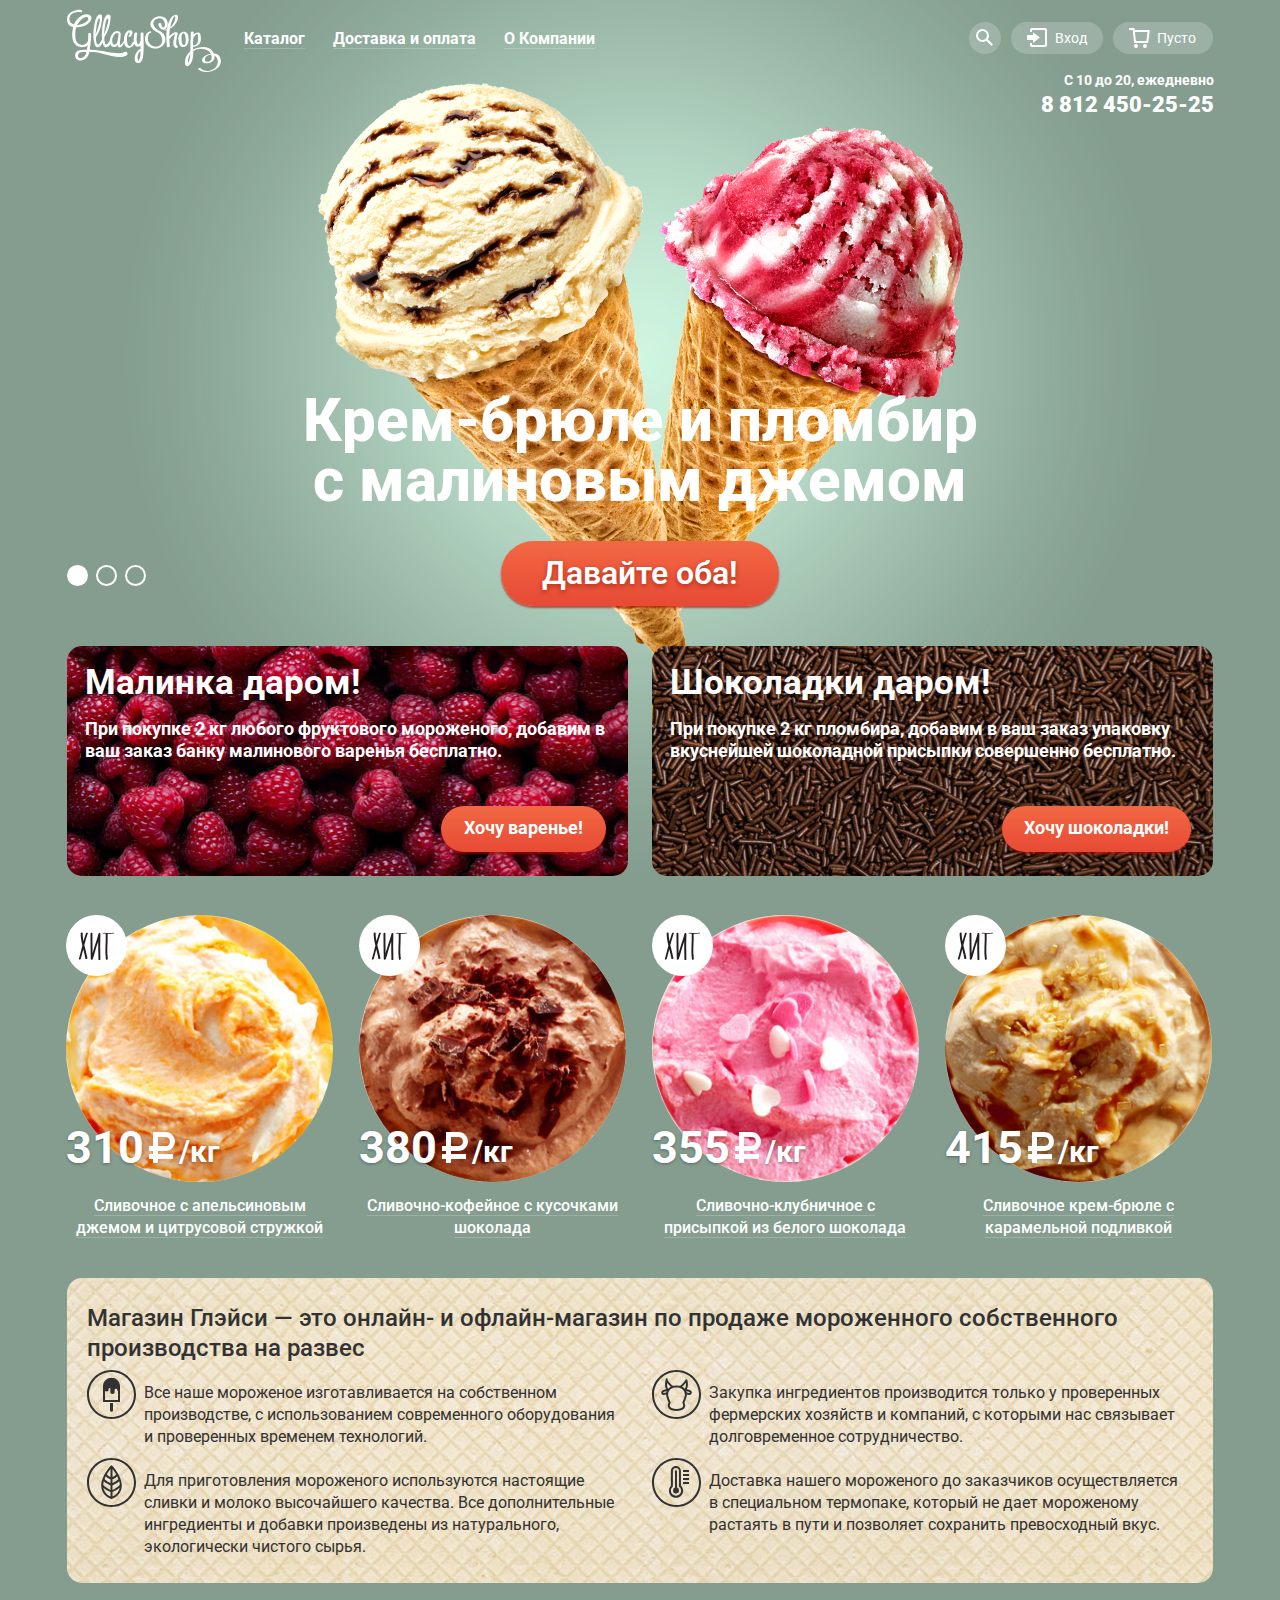
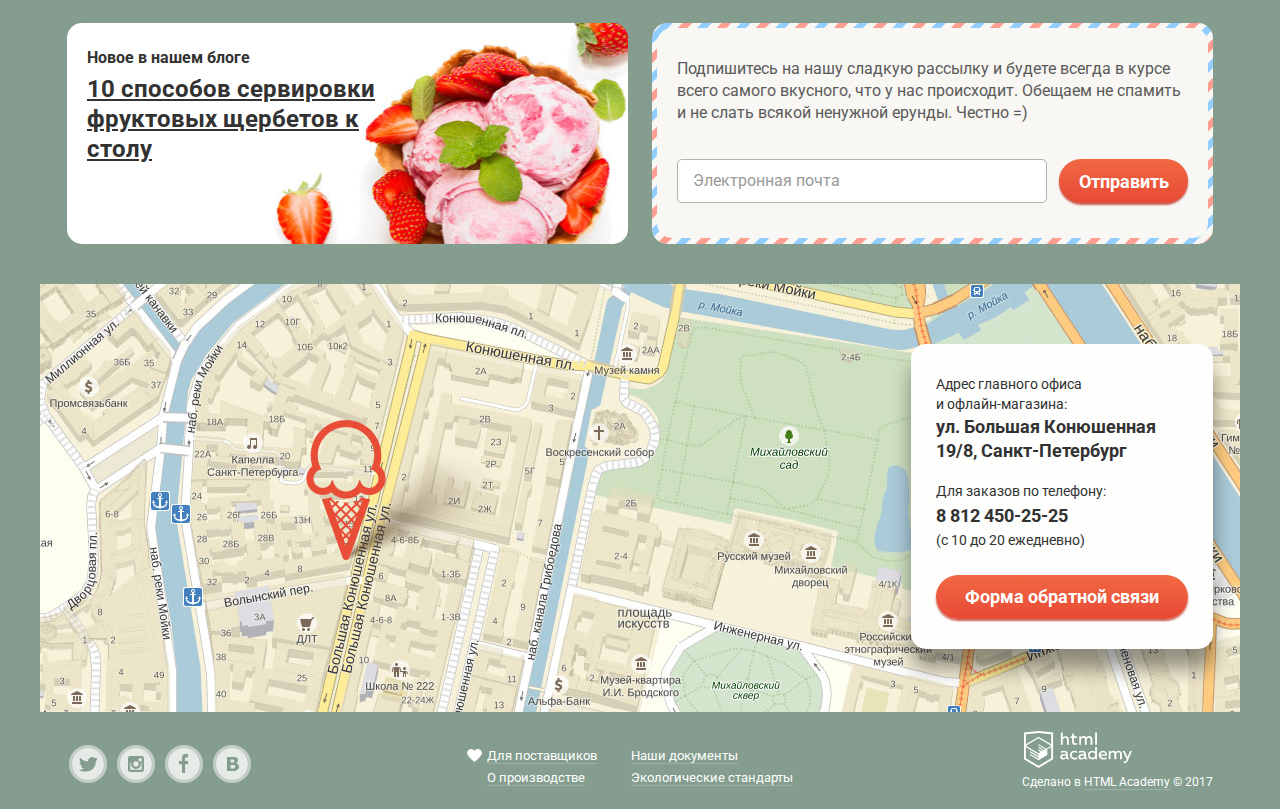
==== commit 85848612: "Внес правки" ====
--- a/index.html
+++ b/index.html
@@ -3,9 +3,9 @@
 <head>
   <meta charset="utf-8">
   <title>HTML Academy: Глейси</title>
-  <link href="https://fonts.googleapis.com/css?family=Roboto:400,700" rel="stylesheet">
-  <link rel="stylesheet" href="css/normalize-min.css">
-  <link rel="stylesheet" href="css/glassy-min.css">
+  <link href="https://fonts.googleapis.com/css?family=Roboto:400,500,700" rel="stylesheet">
+  <link rel="stylesheet" href="css/normalize.min.css">
+  <link rel="stylesheet" href="css/glassy.min.css">
 </head>
 <body>
   <input class="visually-hidden" type="radio" id="product-1" name="toggle" checked>
@@ -218,20 +218,16 @@
         </section>
         <section class="main gllacy-features">
           <div class="features-wrapper">
-            <h2>Магазин Глэйси — это онлайн- и офлайн-магазин по продаже мороженного собственного производства на
-              развес</h2>
+            <h2>Магазин Глэйси — это онлайн- и офлайн-магазин по продаже мороженного собственного производства на развес</h2>
             <ul class="feature-list">
               <li class="feature-list-entity">
                 <p class="own-production">
-                  Все наше мороженое изготавливается на собственном производстве, с использованием современного
-                  оборудования и проверенных
-                  временем технологий.
+                  Все наше мороженое изготавливается на собственном производстве, с использованием современного оборудования и проверенных временем технологий.
                 </p>
               </li>
               <li class="feature-list-entity">
                 <p class="farm-products">
-                  Закупка ингредиентов производится только у проверенных фермерских хозяйств и компаний,
-                  с которыми нас связывает долговременное сотрудничество.
+                  Закупка ингредиентов производится только у проверенных фермерских хозяйств и компаний, с которыми нас связывает долговременное сотрудничество.
                 </p>
               </li>
               <li class="feature-list-entity">
@@ -276,8 +272,7 @@
       <section class="main-map">
         <h2 class="visually-hidden">Контактная информация</h2>
         <div class="map-container">
-          <iframe src="https://yandex.ru/map-widget/v1/?um=constructor%3A4643dce98cdf7291c4cccc6e1c93f6ddd89b4ced56ede997fa52d6a2b93fb2f1&amp;source=constructor"
-            width="1200" height="428"></iframe>
+          <iframe src="https://yandex.ru/map-widget/v1/?um=constructor%3A4643dce98cdf7291c4cccc6e1c93f6ddd89b4ced56ede997fa52d6a2b93fb2f1&amp;source=constructor" width="1200" height="428"></iframe>
         </div>
         <span class="ice-pointer"></span>
         <section class="modal main-contacts">
@@ -360,6 +355,6 @@
       <button type="button" class="feedback-close" aria-label="Закрыть окно обратной связи">X</button>
     </section>
   </div>
-  <script src="js/gllacy-min.js"></script>
+  <script src="js/gllacy.min.js"></script>
 </body>
 </html>
--- a/css/glassy.min.css
+++ b/css/glassy.min.css
@@ -0,0 +1 @@
+@-webkit-keyframes bounce{0%{-webkit-transform:translateX(-60vw);transform:translateX(-60vw)}70%{-webkit-transform:translateX(30px);transform:translateX(30px)}90%{-webkit-transform:translateX(-10px);transform:translateX(-10px)}to{-webkit-transform:translateX(0);transform:translateX(0)}}@keyframes bounce{0%{-webkit-transform:translateX(-60vw);transform:translateX(-60vw)}70%{-webkit-transform:translateX(30px);transform:translateX(30px)}90%{-webkit-transform:translateX(-10px);transform:translateX(-10px)}to{-webkit-transform:translateX(0);transform:translateX(0)}}@-webkit-keyframes shake{0%,to{-webkit-transform:translateX(0);transform:translateX(0)}10%,30%,50%,70%,90%{-webkit-transform:translateX(-10px);transform:translateX(-10px)}20%,40%,60%,80%{-webkit-transform:translateX(10px);transform:translateX(10px)}}@keyframes shake{0%,to{-webkit-transform:translateX(0);transform:translateX(0)}10%,30%,50%,70%,90%{-webkit-transform:translateX(-10px);transform:translateX(-10px)}20%,40%,60%,80%{-webkit-transform:translateX(10px);transform:translateX(10px)}}body{padding:0;position:relative;font:16px 'Roboto',Arial,sans-serif;line-height:22px;font-weight:700;background-color:#849d8f}.page-wrapper .btn:hover,.page-wrapper .button:hover,a,body{color:#fff}.page-wrapper a:active,.page-wrapper a:hover{color:#ffbc9e}.page-wrapper .button:active,.page-wrapper btn:active{color:#fceeec}.img{width:100%;height:auto}.page-wrapper{padding-top:9px}.header{padding:0 2.25%}.header .header-navigation{padding-left:0;padding-bottom:30px;-webkit-box-sizing:border-box;box-sizing:border-box}.header-user-navigation{padding-left:0}.container input,.container textarea,.overlay-wrap input,.overlay-wrap textarea{color:#323232;font-size:16px;line-height:24px;font-family:'Roboto',Arial,sans-serif;border:1px solid #b2b2b2;border-radius:5px;-webkit-box-sizing:content-box;box-sizing:content-box;padding:1px;outline:0}.container p{margin:0}input::-webkit-input-placeholder{font-size:14px;line-height:24px;color:#999;font-family:'Roboto',Arial,sans-serif}input:-ms-input-placeholder,input::-ms-input-placeholder{font-size:14px;line-height:24px;color:#999;font-family:'Roboto',Arial,sans-serif}input::placeholder{font-size:14px;line-height:24px;color:#999;font-family:'Roboto',Arial,sans-serif}input:hover,textarea:hover{border:2px solid #9a9a9a;padding:0}input:focus,textarea:focus{border:2px solid #2e88e4;padding:0}.form-wrap{background-color:#f8f7f4;color:#323232}.header-user-navigation a{background-color:rgba(255,255,255,.2)}.modal a{color:#000;background:0 0}.modal .btn{color:#fff;background-image:-webkit-gradient(linear,left bottom,left top,from(#e74a35),to(#f26843));background-image:-webkit-linear-gradient(bottom,#e74a35 0%,#f26843 100%);background-image:-o-linear-gradient(bottom,#e74a35 0%,#f26843 100%);background-image:linear-gradient(0deg,#e74a35 0%,#f26843 100%)}.modal a:active,.modal a:hover{color:#e84d37;border-bottom-color:#e84d37}.header-navigation li{list-style:none;background:0 0;padding:5px 14px;border-radius:20px;white-space:nowrap}.catalog-link-1lv{position:relative;z-index:40}.header-navigation .catalog-link-1lv:hover{background-color:#f7f6f3;border-bottom:none}.header-navigation li:active{background-color:#f7f6f3;-webkit-box-shadow:inset 0 2px 1px 0 rgba(105,105,105,.8);box-shadow:inset 0 2px 1px 0 rgba(105,105,105,.8)}.catalog-link-1lv:hover a{color:#323232;background:0 0}.catalog-link-1lv:hover .catalog-second-level{display:block;position:absolute;border-radius:5px;background-color:#f7f6f3;z-index:15;padding:0 0 4px}.catalog-link-1lv:hover .modal-wrap{display:block}.catalog-link-1lv>a{line-height:18px;font-weight:700;text-decoration:none;border-bottom:1px solid rgba(255,255,255,.2)}.catalog-link-1lv>a:active{text-decoration:none;border-bottom:0}.catalog-second-level li{padding:0;border-radius:0}.catalog-second-level a{display:block;color:#323232;text-decoration:none;font-size:14px;line-height:16px;font-weight:400;min-width:105px;padding:7px 19px 8px;border-radius:0;margin:1px 0}.second-level-link:first-child a{border-top-left-radius:5px;border-top-right-radius:5px;font-weight:700}.new a{-webkit-box-sizing:border-box;box-sizing:border-box;height:39px;vertical-align:middle;margin:0;padding-left:20px;padding-top:11px}.new a::after{position:absolute;content:"";width:80%;padding:0 6px;height:1px;background:rgba(0,0,0,.2);left:6px;top:38px}.header-user-navigation li,.main li,.pagination li{list-style:none}.form-authorization .btn{width:100px;height:45px;line-height:45px;border-radius:20px}.form-authorization button,.header-info b{font-size:18px;line-height:24px}.additional-links a{font-size:13px}.header-info,.sort-filter label,.sort-filter legend{font-size:14px;line-height:16px}.header-info b{font-size:22px}.btn,.btn:hover{-webkit-box-shadow:0 2px 2px 0 rgba(172,16,0,.64);box-shadow:0 2px 2px 0 rgba(172,16,0,.64)}.btn{-webkit-box-sizing:border-box;display:block;text-decoration:none;font-family:'Roboto',Arial,sans-serif;color:#fff;font-weight:700;text-align:center;border:0;margin:auto;line-height:24px;border-radius:30px;box-sizing:border-box;background-image:-webkit-gradient(linear,left bottom,left top,from(#e74a35),to(#f26843));background-image:-webkit-linear-gradient(bottom,#e74a35 0%,#f26843 100%);background-image:-o-linear-gradient(bottom,#e74a35 0%,#f26843 100%);background-image:linear-gradient(0deg,#e74a35 0%,#f26843 100%)}.btn:hover{background-image:-webkit-gradient(linear,left bottom,left top,from(#ec6f5e),to(#f58669));background-image:-webkit-linear-gradient(bottom,#ec6f5e 0%,#f58669 100%);background-image:-o-linear-gradient(bottom,#ec6f5e 0%,#f58669 100%);background-image:linear-gradient(0deg,#ec6f5e 0%,#f58669 100%)}.btn:active{background-image:-webkit-gradient(linear,left bottom,left top,from(#e1613e),to(#d74632));background-image:-webkit-linear-gradient(bottom,#e1613e 0%,#d74632 100%);background-image:-o-linear-gradient(bottom,#e1613e 0%,#d74632 100%);background-image:linear-gradient(0deg,#e1613e 0%,#d74632 100%);-webkit-box-shadow:inset 0 2px 2px 0 rgba(148,39,24,.64);box-shadow:inset 0 2px 2px 0 rgba(148,39,24,.64)}.btn:hover,.take-offer-link:active{color:#fff}.gift-offers h3{font-size:35px;line-height:41px}.btn,.gift-offers p{font-size:18px}.free-chocolate,.free-raspberry{background-image:url(../img/free-raspberry.jpg);background-repeat:no-repeat;background-position:-27px -90px;background-color:#9a1d38}.free-chocolate{background-image:url(../img/free-chocolate.jpg);background-color:#3e2419}.free-chocolate .btn,.free-raspberry .btn{min-width:165px;height:46px;line-height:24px;padding:10px 20px}.free-chocolate .btn{min-width:189px}.price,.weight{font-size:45px;line-height:45px;text-shadow:0 1px 3px rgba(49,50,53,.5)}.weight{font-size:30px}.gllacy-features{padding:0 2.25%;margin-bottom:40px}.gllacy-features h2{font-size:24px;line-height:30px}.featured-blog-article h2{font-size:inherit;line-height:inherit;color:#323232}.full-article-link,.main-feedback p{color:#323232;font-size:24px;line-height:30px}.featured-blog-article a:active,.featured-blog-article a:hover{color:#e84d37}.featured-blog-article{background-color:#fff;background-image:url(../img/blog-strawberry.jpg);background-repeat:no-repeat}.e-mail-subscribe{color:#5a5a5a;background-image:url(../img/bg-post.svg);background-repeat:no-repeat;background-size:cover}.e-mail-subscribe h2{margin-top:0}.e-mail-subscribe-wrapper{background-color:#f8f7f4}.e-mail-subscribe .btn{width:129px;height:44px;line-height:44px;border-radius:25px}.e-mail-subscribe .subscribe-info{margin-bottom:10px}.main-map .map-container{width:1200px;height:428px;background-image:url(../img/map.jpg);background-repeat:no-repeat;background-position:0 -110px}.main-contacts{color:#323232;background-color:#fefefd;font-size:14px;line-height:20px}.main-contacts b{font-size:18px;line-height:24px}.main-contacts .btn{width:252px;height:44px;line-height:44px;border-radius:25px}.branding-text,.footer-navigation a{font-size:13px;line-height:18px}.branding-text{font-size:12px}.main-feedback p{line-height:28px}.hit-products .btn,.main-feedback .btn,.product-grid .btn{width:139px;height:44px;line-height:44px;border-radius:20px}.hit-products{padding:0 27px}.hit-products .btn,.product-grid .btn{width:200px}.product{width:23.29%;position:relative;margin-right:1px}.product-img-link{max-width:267px;display:block}.product .price,.product:hover .btn{display:block}.product .btn{display:none}.pagination a{text-decoration:none}.pagination a:hover,.sort-filter select{background-color:rgba(255,255,255,.2);color:#fff}.pagination-child:active a,.sort-filter select:hover{color:#323232}.current-page a,.pagination a:active{background-color:#fff;text-decoration:none}.pagination a:active{color:#323232}.current-page a:hover{background:0 0;color:#323232;text-decoration:none}.cart-product-table{font-size:13px;line-height:16px}.lighter{color:#999}.cart-product-table .cart-overall-price{font-size:15px;line-height:18px;margin-bottom:15px}.main-cart .btn{width:170px;height:44px;line-height:44px;border-radius:20px;background-color:transparent}.sort-filter select{position:relative;display:block;width:194px;height:36px;padding:10px 15px;border-radius:20px;font-size:16px;line-height:16px;font-family:'Roboto',Arial,sans-serif;border:0;-webkit-appearance:none;-moz-appearance:none;-ms-appearance:none;appearance:none}.sort-filter select::-ms-expand{display:none}.sort-filter option:not(:first-child){font-size:16px;line-height:36px;color:#323232}.sort-filter fieldset{border:0;padding:0}.sort-form-btn-submit{display:block;border-style:solid;border-width:2px;border-color:#fff;background-color:transparent;border-radius:20px;width:145px;font-size:16px;font-family:'Roboto',Arial,sans-serif;color:#fff;line-height:18px}.sort-form-btn:hover{background-color:#fbfcfb;color:#323232}.sort-form-btn:active{background-color:#eaeaea;-webkit-box-shadow:inset 0 2px 1px 0 rgba(105,105,105,.8);box-shadow:inset 0 2px 1px 0 rgba(105,105,105,.8);border:0;padding:2px}.header{position:relative;display:-webkit-box;display:-ms-flexbox;display:flex;-webkit-box-pack:justify;-ms-flex-pack:justify;justify-content:space-between;z-index:10;background-color:transparent;min-height:110px}.logo{width:154px;margin-bottom:5px;height:64px}.header .menu-container{height:40px;position:relative}.header-navigation{margin:0}.header-navigation,.header-user-navigation{display:-webkit-box;display:-ms-flexbox;display:flex;-webkit-box-align:center;-ms-flex-align:center;align-items:center}.header-navigation{-webkit-box-pack:start;-ms-flex-pack:start;justify-content:flex-start;-ms-flex-wrap:wrap;flex-wrap:wrap}.header-user-navigation{-webkit-box-pack:end;-ms-flex-pack:end;justify-content:flex-end;margin:0 0 60px}.header-user-navigation li:not(:last-child){margin-right:10px}.header-user-navigation li{margin-bottom:5px}.header-info{width:180px;margin-left:auto;bottom:0;right:0}.modal{-webkit-box-shadow:0 20px 20px 0 rgba(0,0,0,.4);box-shadow:0 20px 20px 0 rgba(0,0,0,.4);border-radius:5px}.catalog-second-level,.modal{display:none}.visually-hidden{position:absolute;clip:rect(0 0 0 0);width:1px;height:1px;margin:-1px}.gift-offers{-webkit-box-pack:justify;-ms-flex-pack:justify;justify-content:space-between;-ms-flex-wrap:wrap;flex-wrap:wrap}.feature-list,.footer,.gift-offers,.product-grid,.wrapper-1{display:-webkit-box;display:-ms-flexbox;display:flex}.footer,.product-grid,.wrapper-1{-webkit-box-pack:justify;-ms-flex-pack:justify;justify-content:space-between;-ms-flex-wrap:wrap;flex-wrap:wrap}.gift-offers{margin-bottom:40px;padding:0 2.25%}.free-chocolate,.free-raspberry{-webkit-box-sizing:border-box;box-sizing:border-box;-webkit-box-flex:1;-ms-flex-positive:1;flex-grow:1;border-radius:15px}.product-grid{padding:0;margin-left:-1px;margin-top:-1px;list-style:none}.cream-content{margin-top:-4px}.cream-content .product{margin-bottom:24px}.cream-content .product-grid{margin-bottom:22px}.feature-list{margin:0;padding:0;-ms-flex-wrap:wrap;flex-wrap:wrap;-webkit-box-pack:start;-ms-flex-pack:start;justify-content:flex-start}.feature-list li{-webkit-box-sizing:border-box;box-sizing:border-box;width:48.5%;padding-left:57px;font-weight:400}.feature-list li:nth-last-child(odd){margin-left:2.6%}.wrapper-1{margin-bottom:40px;padding:0 2.25%}.e-mail-subscribe{-webkit-box-sizing:border-box;box-sizing:border-box}.main-map{position:relative}.main-contacts{position:absolute;display:block;top:60px;right:27px;height:305px;z-index:3}.social-links{display:-webkit-box;display:-ms-flexbox;display:flex;width:268px;-webkit-box-align:center;-ms-flex-align:center;align-items:center;-ms-flex-wrap:wrap;flex-wrap:wrap}.footer-navigation-links{width:340px}.breadcrumbs-links{list-style:none;display:-webkit-box;display:-ms-flexbox;display:flex;-webkit-box-pack:start;-ms-flex-pack:start;justify-content:flex-start;padding:0;margin-right:auto;min-width:500px;margin-bottom:0}.breadcrumbs-links a{text-decoration:none;border-bottom:1px solid rgba(255,255,255,.2);font-size:14px;line-height:16px;font-weight:400}.breadcrumbs-links-current a{border-bottom:none}.catalog-breadcrumbs{position:absolute;bottom:2px;left:2.25%}.breadcrumbs-links li:not(:first-child){margin-left:8px}.breadcrumbs-links li:not(:last-child)::after{content:"»";margin-left:6px}.current a{text-decoration:none}.current a::after{content:""}.cream-content{padding:0 2.25%}.cream-content h2,.gift-offers h3,.gift-offers p{margin:0}.pagination ul,.sort-filter ul,.sort-filter-form{display:-webkit-box;display:-ms-flexbox;display:flex}.sort-filter-form{-ms-flex-wrap:wrap;flex-wrap:wrap;-webkit-box-pack:start;-ms-flex-pack:start;justify-content:flex-start;margin-bottom:24px}.pagination ul,.sort-filter ul{list-style:none;padding:0}.sort-filter ul{-webkit-box-orient:horizontal;-webkit-box-direction:normal;-ms-flex-direction:row;flex-direction:row}.filter-element-wrapper1,.filter-element-wrapper2{display:-webkit-box;display:-ms-flexbox;display:flex;-webkit-box-orient:vertical;-webkit-box-direction:normal;-ms-flex-direction:column;flex-direction:column}.filter-element-wrapper1{width:195px}.products .product-grid{-webkit-box-pack:justify;-ms-flex-pack:justify;justify-content:space-between;-ms-flex-wrap:wrap;flex-wrap:wrap}.product-grid li{margin-bottom:40px;position:relative}.pagination{margin-bottom:30px}.pagination ul{-webkit-box-pack:end;-ms-flex-pack:end;justify-content:flex-end;margin:2px -8px 6px 0}.pagination-list li:last-child{margin-left:5px}.pagination-list li:first-child{margin-right:5px}.pagination-list li:last-child::after,.pagination-list li:last-child::before{position:absolute;margin-left:10px;content:"";width:8px;height:1px;background:#fff}.pagination-list li:last-child:active::after,.pagination-list li:last-child:active::before{background:#323232}.pagination-list li:last-child::before{top:10px;-webkit-transform:rotate(45deg);-ms-transform:rotate(45deg);transform:rotate(45deg)}.pagination-list li:last-child::after{top:15px;-webkit-transform:rotate(-45deg);-ms-transform:rotate(-45deg);transform:rotate(-45deg)}.pagination-list li:first-child:active::after,.pagination-list li:first-child:active::before{background:#323232}.pagination-list li:first-child::after,.pagination-list li:first-child::before{position:absolute;margin-left:9px;content:"";width:8px;height:1px;background:#fff}.pagination-list li:first-child::before{top:10px;-webkit-transform:rotate(-45deg);-ms-transform:rotate(-45deg);transform:rotate(-45deg)}.pagination-list li:first-child::after{top:15px;-webkit-transform:rotate(45deg);-ms-transform:rotate(45deg);transform:rotate(45deg)}.menu-container{-webkit-box-flex:1;-ms-flex-positive:1;flex-grow:1;margin-top:14px;margin-left:9px}.header-user-navigation{margin-top:13px;margin-left:20px}.header-navigation .modal-wrap{width:143px;height:172px;top:22px;left:-6px;z-index:100}.modal-wrap{display:none;position:absolute;padding-top:15px}.main-search:hover .modal-wrap{top:20px;left:-310px;display:block}.form-authorization-wrapper{display:block;height:180px}.main-authorization:hover .modal-wrap{display:block;top:20px;right:-2px;z-index:40}.main-cart .cart-popup{display:block}.main-cart:hover .modal-wrap{display:block;top:20px;z-index:40;left:-422px}.authorization-form-link,.cart-link,.search-form-link{position:relative;display:block;height:32px;text-decoration:none}.main-search .search-form-link{position:relative;text-decoration:none;border-radius:50%;width:32px}.search-form-link svg{position:absolute;top:7px;left:7px}.authorization-form-link{width:92px;border-radius:50px}.authorization-form-link svg,.cart-link svg{position:absolute;top:6px;left:16px}.authorization-form-link g,.filter-element-wrapper1 path{fill:#fff}.authorization-form-link:hover g,.cart-link:hover g,.filter-element-wrapper1:hover path,.search-form-link:hover path{fill:#000}.pagination-list li.more:active::after,.pagination-list li.more:active::before,.search-form-link:hover{background:#fff}.authorization-form-link:hover,.cart-link:hover{background:#fff;color:#000}.authorization-form-link:hover .link-wrapper,.filter-element-wrapper1:hover select,.page-wrapper .cart-link:hover{color:#000}.cart-link::after,.link-wrapper{font-size:14px;line-height:16px;font-weight:400;position:absolute;top:8px;left:44px}.cart-link{width:100px;border-radius:50px}.cart-link::after{content:"Пусто"}.header-info{position:absolute;text-align:right;margin-bottom:0}.container .header-info,.container-catalog .header-info{bottom:-9px;right:26px}.header-info b{display:block;margin-bottom:11px;margin-top:5px}.gift-offers p{margin-top:15px}.free-raspberry{margin-right:2.16%;position:relative}.free-chocolate,.free-raspberry{padding:16px 18px 114px;width:46.66%}.gift-offers .take-offer{position:absolute;bottom:24px;right:22px}.free-chocolate,.main-content .hit-products{position:relative}.hit-products::before{content:"";height:320px;width:1px;position:static}.product-grid .product-img{border-radius:50%;z-index:1;width:100%;height:auto}.product-grid .hit{position:absolute;width:61px;height:62px;background-image:url(../img/hit.svg);background-repeat:no-repeat;font-size:0}.product-grid .price{margin-top:-63px;z-index:5;margin-bottom:21px}.product-grid .weight{position:relative;display:inline-block;padding-left:35px;vertical-align:middle}.product-grid .weight::before{content:"";position:absolute;background-image:url(../img/ruble.svg);background-repeat:no-repeat;width:28px;height:33px;top:1px;left:3px}.title-wrapper a{text-decoration:none;border-bottom:1px solid rgba(255,255,255,.2);font-weight:500}.title-wrapper{text-align:center;margin:10px auto 13px;padding:0 6px}.product-link{bottom:-37px;position:absolute;left:50%;margin:0 auto 0 -100px;z-index:25}.main-contacts b,.product:hover .hover-block,.product:hover .hover-wrap{display:block}.product .hover-block,.product-grid .hover-wrap{position:absolute;display:none;width:100%;background-color:rgba(248,247,244,.2);-webkit-box-shadow:0 20px 20px 0 rgba(0,0,0,.4);box-shadow:0 20px 20px 0 rgba(0,0,0,.4)}.product-grid .hover-wrap{border-bottom-left-radius:5px;border-bottom-right-radius:5px;bottom:-60px;height:60px;left:0;z-index:15}.product .hover-block{height:100%;border-radius:5px;z-index:20;padding:6px 12px 60px;top:-6px;left:-12px}.main-content .gllacy-features{position:relative;margin-top:-30px;z-index:5}.features-wrapper{background-image:url(../img/waffle.jpg);background-repeat:repeat-x;border-radius:15px;padding:25px 1.74% 15px;color:#323232}.features-wrapper h2{margin:0 0 7px;font-weight:500}.features-wrapper ul,.footer ul{list-style:none}.feature-list-entity{padding-top:12px;padding-bottom:10px}.feature-list-entity:nth-child(1){background:url(../img/ice-cream.svg) no-repeat}.feature-list-entity:nth-child(2){background:url(../img/cow.svg) no-repeat}.feature-list-entity:nth-child(3){background:url(../img/eco.svg) no-repeat}.feature-list-entity:nth-child(4){background:url(../img/thermometer.svg) no-repeat}.wrapper-1 .e-mail-subscribe,.wrapper-1 .featured-blog-article{position:relative;width:46.66px;-webkit-box-sizing:border-box;box-sizing:border-box;-webkit-box-flex:1;-ms-flex-positive:1;flex-grow:1;border-radius:15px}.e-mail-subscribe{padding:5px;margin-left:2.16%}.featured-blog-article{padding:24px 20px 80px;background-position:-25px -135px}.e-mail-subscribe-wrapper{padding:30px 20px 75px;border-radius:15px;font-weight:400;position:relative;min-height:105px}.featured-blog-article h2{margin:0 0 5px}.full-article-link{display:inline-block;max-width:300px;text-decoration:underline;vertical-align:middle}.e-mail-subscribe-form .e-mail-subscribe-input{display:block;-webkit-box-sizing:border-box;box-sizing:border-box;width:calc(100% - 141px)}.e-mail-subscribe-form{position:absolute;display:-webkit-box;display:-ms-flexbox;display:flex;-webkit-box-pack:justify;-ms-flex-pack:justify;justify-content:space-between;-ms-flex-wrap:wrap;flex-wrap:wrap;margin-bottom:7px;width:calc(100% - 40px);bottom:28px}.e-mail-subscribe-form input[type=email]{-webkit-box-flex:1;-ms-flex-positive:1;flex-grow:1;margin-right:12px;padding-left:15px;border:1px solid #b2b2b2}.e-mail-subscribe-form input[type=email]::-webkit-input-placeholder{font-size:16px}.e-mail-subscribe-form input[type=email]:-ms-input-placeholder,.e-mail-subscribe-form input[type=email]::-ms-input-placeholder{font-size:16px}.e-mail-subscribe-form input[type=email]::placeholder{font-size:16px}.e-mail-subscribe-form input[type=email]:focus{border:2px solid #2e88e4}.main-contacts{-webkit-box-sizing:border-box;box-sizing:border-box;width:302px;padding:30px 30px 30px 25px;border-radius:15px;font-weight:400}.first-contacts-elem{display:block;width:150px;margin-bottom:1px}.secont-contacts-elem{margin-bottom:18px}.third-contacts-elem{display:block;margin-bottom:3px}.fourth-contacts-elem{margin-bottom:2px}.contacts-feedback-button{margin-top:25px}.footer{-ms-flex-line-pack:center;align-content:center;padding:18px 2.25%}.social-links{padding:0;margin:-4px 0 0 -3px}.social-links a{display:block;width:100%;height:100%}.social-links li{-webkit-box-sizing:border-box;box-sizing:border-box;position:relative;width:38px;height:38px;border-radius:50%;border:3px solid rgba(255,255,255,.5);margin:12px 5px 0}.social-links-li:active,.social-links-li:hover{border:3px solid rgba(255,255,255,.7)}.social-links-li:hover .social-svg{opacity:1}.social-links-li:active .social-svg-fill{fill:#e9e9e9}.social-links-li:active .social-svg{opacity:.7}.social-links svg{position:absolute;top:50%;left:50%;-webkit-transform:translate(-50%,-50%);-ms-transform:translate(-50%,-50%);transform:translate(-50%,-50%)}.social-svg{opacity:.8}.footer-navigation-links li{display:inline-block;text-align:left;padding-left:20px;min-width:120px;vertical-align:middle}.footer-navigation-links{margin:13px 0 0 -100px;padding-left:20px;font-weight:400}.branding a,.footer-navigation-links a{text-decoration:none;border-bottom:1px solid rgba(255,255,255,.2)}.footer-navigation-links .heart{background:url(../img/heart.svg) no-repeat 0 5px}.footer .branding{font-weight:400}.branding .branding-text{margin-top:-2px}.main-authorization,.main-search{position:relative}.search-form-wrapper{-webkit-box-sizing:border-box;box-sizing:border-box;top:0;left:-310px;padding:20px 15px;z-index:5;display:block}.search-form input{width:280px;padding:9px 15px}.search-form input:focus,.search-form input:hover{padding:8px 14px}.form-authorization-wrapper{padding:20px 18px 16px;z-index:5;top:0;right:0;display:-webkit-box;display:-ms-flexbox;display:flex;-ms-flex-wrap:wrap;flex-wrap:wrap}.authorization-form input{-webkit-box-sizing:border-box;box-sizing:border-box;width:240px;padding:9px 15px;margin-bottom:20px}.authorization-form input:last-child{margin-bottom:17px}.authorization-form input:focus,.authorization-form input:hover{padding:8px 14px}.form-authorization-wrapper button{width:100px;height:45px;margin:0 20px 0 0;border-radius:20px}.additional-links{font-weight:400;padding-left:0;margin-top:-2px}.additional-links a{text-decoration:none;border-bottom:1px solid rgba(0,0,0,.3);line-height:14px}.additional-links li:not(:last-child){margin:0}.additional-links li{margin:-1px 0 0}.additional-links li:last-child{margin-top:-1px}.feedback-form{display:-webkit-box;display:-ms-flexbox;display:flex;-ms-flex-wrap:wrap;flex-wrap:wrap}.feedback-form input{padding:9px 15px;display:block;margin-bottom:20px}.feedback-form input:hover{padding:8px 14px}.feedback-form input:focus,.feedback-form textarea:focus{padding:8px 14px}.feedback-form input:not(.feedback-text){width:235px}.feedback-form .feedback-text{display:block;padding:9px 15px;min-height:135px}.feedback-text:hover{padding:8px 14px}.feedback-btn{display:block;margin:25px 0 0 auto}.feedback-close{position:absolute;top:14px;right:20px;width:20px;height:20px;font-size:0;background:0 0;border:0}.feedback-close::after,.feedback-close::before{top:0;right:5px;position:absolute;display:block;content:"";width:2px;height:22px;background:#323232;-webkit-transform:rotate(45deg);-ms-transform:rotate(45deg);transform:rotate(45deg)}.feedback-close::after{-webkit-transform:rotate(-45deg);-ms-transform:rotate(-45deg);transform:rotate(-45deg)}.main-feedback .highlighted{margin-bottom:19px}.header-navigation .current-page{background-color:#d07058;color:#fff}.current-page a{color:#fff;background:0 0;border:0}.catalog-second-level a:hover{background-color:#fbded8}.catalog-second-level a:active{background-color:#f6b5a5}.header-user-navigation .cart-with-goods{background:#fff url(../img/basket-red.svg) no-repeat 15px 7px;width:118px}.cart-with-goods svg,.sort-filter-addings input[type=checkbox],.sort-filter-fat input[type=radio]{display:none}.cart-with-goods::after{font-weight:700;content:"2 товара";color:#000}.main-cart{position:relative}.cart-popup{top:0;left:0;padding:21px 14px 20px 18px;z-index:5}.cart-product,.cart-product-table{display:-webkit-box;display:-ms-flexbox;display:flex;-webkit-box-pack:start;-ms-flex-pack:start;justify-content:start}.cart-product-table{-ms-flex-wrap:wrap;flex-wrap:wrap;position:relative;margin:0 2px;font-weight:400;padding:0}.cart-product{margin-bottom:16px;padding:0 8px 0 4px}.cart-product:last-child{margin-bottom:8px}.cart-img{margin-left:5px}.cart-delete-btn{width:12px;height:33px;padding:0}.cart-product-table .delete-btn{position:relative;font-size:0;border:0;background:0 0}.cart-product-table .delete-btn::after,.cart-product-table .delete-btn::before{top:-1px;left:3px;position:absolute;display:block;content:"";width:1px;height:14px;background:#323232;-webkit-transform:rotate(45deg);-ms-transform:rotate(45deg);transform:rotate(45deg)}.cart-product-table .delete-btn::after{-webkit-transform:rotate(-45deg);-ms-transform:rotate(-45deg);transform:rotate(-45deg)}.cart-img img{border-radius:50%}.cart-popup-calculation,.cart-popup-info,.cart-popup-total{padding-top:9px}.cart-popup-info{padding-left:15px}.cart-product-info{width:220px}.cart-popup-calculation{margin-left:27px}.cart-popup-total{margin-left:23px;margin-right:3px}.cart-popup .stroke{width:100%;height:1px;background:#cacac7;margin-bottom:14px}.cart-overall-price{margin-left:auto;text-align:right;margin-bottom:14px;width:100%}.cart-popup .cart-wrapper{display:-webkit-box;display:-ms-flexbox;display:flex;-ms-flex-wrap:wrap;flex-wrap:wrap}.cart-popup .cart-submit-btn:hover{color:#fff}.cart-submit-btn{margin:0 0 0 auto}.cream-content .catalog-page-heading{font-size:35px;line-height:46px;margin:0 0 20px}.sort-filter-form{padding-top:4px}.sort-filter-form label,.sort-filter-form legend{display:block;margin-left:16px;margin-bottom:6px;padding-right:15px}.filter-element-wrapper1,.sort-filter-addings li,.sort-filter-fat li,.sort-filter-select{position:relative}.filter-element-wrapper1 .select-icon-down{position:absolute;top:35px;right:16px}.filter-element-wrapper2{position:relative;width:220px}.sort-filter-addings,.sort-filter-fat,.sort-range-element-wrap{position:relative;-webkit-box-sizing:border-box;box-sizing:border-box;display:block;background-color:rgba(255,255,255,.2);border-radius:20px}.sort-range-element-wrap{height:36px;width:220px}.sort-range-element{position:absolute;width:176px;height:4px;background-color:rgba(255,255,255,.5);top:17px;left:22px}.sort-icon-range-element1,.sort-icon-range-element2{position:absolute;width:20px;height:22px;content:"";background:url(../img/filter-button.svg) no-repeat 0 0;top:-8px}.sort-icon-range-element1{left:13px}.sort-icon-range-element2{right:45px}.sort-icon-range-element1:hover,.sort-icon-range-element2:hover{-webkit-transform:scale(1.1);-ms-transform:scale(1.1);transform:scale(1.1)}.fat-filter .sort-filter-fat{margin:0}.addings-filter .sort-filter-addings,.fat-filter .sort-filter-fat{list-style:none;position:relative;display:-webkit-box;display:-ms-flexbox;display:flex;flex-wrap:wrap;-webkit-box-pack:start;-ms-flex-pack:start;justify-content:flex-start;padding:7px 15px 0}.sort-filter-addings li:not(:last-child),.sort-filter-fat li:not(:last-child){margin-right:21px}.sort-filter-fat label{position:relative;margin:0;padding-left:29px;padding-top:4px;display:block;height:22px;font-size:16px;line-height:18px;font-weight:400;padding-right:0;white-space:nowrap}.sort-filter-fat-label::before{content:"";position:absolute;display:block;width:22px;height:22px;background:url(../img/radio-off.svg) no-repeat 0 0;background-size:22px 22px;top:1px;left:-3px;opacity:.8}.addings-filter label,.fat-filter label{-webkit-box-sizing:border-box;box-sizing:border-box;z-index:5;margin-bottom:7px}.fat-filter{margin-left:0}input:checked~.sort-filter-fat-label::before{background:url(../img/radio-on.svg) no-repeat 0 0;background-size:22px 22px}.sort-filter-form>div,.sort-filter-form>fieldset{margin-bottom:18px;margin-right:15px;margin-left:0}.addings-filter .sort-filter-addings{min-width:700px;margin:0}.sort-filter-addings-label::before{content:"";position:absolute;display:block;width:24px;height:20px;background:url(../img/checkbox-off.svg) no-repeat 0 0;background-size:20px 20px;top:0;left:2px;opacity:.8}input:checked~.sort-filter-addings-label::before{background:url(../img/checkbox-on.svg) no-repeat 0 0;background-size:24px 20px}.sort-filter-addings label{position:relative;margin:0 0 7px;padding-left:32px;display:block;height:22px;font-size:16px;line-height:18px;font-weight:400;padding-right:0;padding-top:2px}.sort-filter-addings li:nth-child(2){margin-left:-3px}.sort-form-btn-submit{margin-top:20px;height:36px}.sort-filter-addings-label:hover::before,.sort-filter-fat-label:hover::before{opacity:1}input[disabled]~.sort-filter-addings-label::before,input[disabled]~.sort-filter-fat-label::before{opacity:.4}.sort-form-btn-submit:hover{background-color:#fff;color:#323232}.sort-form-btn-submit:active{background-color:#ededed;-webkit-box-shadow:inset 0 2px 1px 0 rgba(105,105,105,.64);box-shadow:inset 0 2px 1px 0 rgba(105,105,105,.64);color:#323232;border:0}.pagination-list{display:-webkit-box;display:-ms-flexbox;display:flex;-webkit-box-pack:end;-ms-flex-pack:end;justify-content:flex-end;margin-right:-5px}.pagination-list li{box-sizing:border-box;padding:2px 9px 0;height:26px;border-radius:20px;position:relative;margin-left:2px;width:auto}.pagination-list li:first-child,.pagination-list li:last-child{width:27px;padding:0}.pagination-list li:hover{background:rgba(255,255,255,.2)}.pagination-list li.more,.pagination-list li.more:active{background:0 0}.pagination-list li:active{background:#fff}.pagination .current-page,.pagination .current-page:hover{background:#fff;color:#323232}.pagination .current-page-link,.pagination-list a:active{color:#323232}.more a,.pagination-previos a{position:absolute;top:50%;left:50%;-webkit-transform:translate(-50%,-50%);-ms-transform:translate(-50%,-50%);transform:translate(-50%,-50%)}.pagination-list li.pagination-disabled::after,.pagination-list li.pagination-disabled::before,.pagination-list li.pagination-disabled:active::after,.pagination-list li.pagination-disabled:active::before{background:#93a99c}.pagination .current-page-link:hover,.pagination a:hover,.pagination-list li.pagination-disabled:hover,.pagination-previos,.pagination-previos a{background:0 0}.cream-content::after{display:block;content:"";width:100%;height:1px;background-color:#fff;opacity:.302}.title-wrapper{position:relative;z-index:30}.breadcrumbs-links-li:not(:last-child) a:hover,.footer a:hover,.title-wrapper a:hover{color:#ffbc9e;border-bottom-color:#ffbc9e;z-index:30}.footer .logo-link{border-bottom:none;margin-left:2px}.page-wrapper{min-width:940px;background-color:#849d8f;background-image:url(../img/slider-item5.png);background-repeat:no-repeat;background-position:top center;-webkit-transition:background-image .5s ease,background-color .5s ease;-o-transition:background-image .5s ease,background-color .5s ease;transition:background-image .5s ease,background-color .5s ease;min-height:100vh}.page-wrapper::after,.page-wrapper::before{content:"";visibility:hidden}.page-wrapper::before{background-image:url(../img/slider-item2.png)}.page-wrapper::after{background-image:url(../img/slider-item3.png)}.container{max-width:1200px;margin:0 auto;padding:0;min-width:900px}.container-catalog{margin-top:10px}.main-header{height:100px;background-color:rgba(0,0,0,.4)}.slider{position:relative;padding-top:272px;margin-bottom:40px;text-align:center;color:#fff}.slider-list{margin:0;padding:0;list-style:none}.slide{display:none}.slide-title{width:700px;margin:0 auto 30px;font-size:60px;line-height:60px;font-weight:800}.button{display:inline-block;padding:12px 41px;font-weight:600;font-size:32px;line-height:41px;text-align:center;color:#fff;text-decoration:none;text-shadow:0 2px 5px rgba(160,32,11,.76);background:#f26843;background:-webkit-gradient(linear,left top,left bottom,from(#f26843),to(#e74a35));background:-webkit-linear-gradient(top,#f26843 0%,#e74a35 100%);background:-o-linear-gradient(top,#f26843 0%,#e74a35 100%);background:linear-gradient(to bottom,#f26843 0%,#e74a35 100%);border-radius:50px;-webkit-box-shadow:0 2px 2px rgba(172,16,0,.64);box-shadow:0 2px 2px rgba(172,16,0,.64);border:0;cursor:pointer;vertical-align:middle}.button:hover{background:-webkit-gradient(linear,left top,left bottom,from(#f58669),to(#ec6f5e));background:-webkit-linear-gradient(top,#f58669 0%,#ec6f5e 100%);background:-o-linear-gradient(top,#f58669 0%,#ec6f5e 100%);background:linear-gradient(to bottom,#f58669 0%,#ec6f5e 100%);-webkit-box-shadow:0 2px 2px #ac1000;box-shadow:0 2px 2px #ac1000}.button:active{background:-webkit-gradient(linear,left top,left bottom,from(#d84732),to(#e1613e));background:-webkit-linear-gradient(top,#d84732 0%,#e1613e 100%);background:-o-linear-gradient(top,#d84732 0%,#e1613e 100%);background:linear-gradient(to bottom,#d84732 0%,#e1613e 100%);-webkit-box-shadow:inset 0 2px 2px #ac1000;box-shadow:inset 0 2px 2px #ac1000}.slider-controls{position:absolute;bottom:20px;left:27px;z-index:20;font-size:0}.slider-controls label{display:inline-block;width:17px;height:17px;margin-right:8px;background-color:transparent;border:2px solid #fff;border-radius:50%;cursor:pointer;vertical-align:middle}#product-1:checked~.page-wrapper{background-color:#849d8f;background-image:url(../img/slider-item1.png)}#product-2:checked~.page-wrapper{background-color:#8996a6;background-image:url(../img/slider-item2.png)}#product-3:checked~.page-wrapper{background-color:#9d8b84;background-image:url(../img/slider-item3.png)}#product-1:checked~.page-wrapper #slide1,#product-2:checked~.page-wrapper #slide2,#product-3:checked~.page-wrapper #slide3{display:block}#product-1:checked~.page-wrapper label[for=product-1],#product-2:checked~.page-wrapper label[for=product-2],#product-3:checked~.page-wrapper label[for=product-3]{background-color:#fff}.overlay-wrap{position:relative;width:100%;height:100%;background:rgba(0,0,0,.8);display:none}.modal-show{position:absolute;display:block;-webkit-animation:bounce 1s;animation:bounce 1s}.modal-show-overlay{position:absolute;display:block;top:0;left:0;z-index:100}.main-feedback{-webkit-box-sizing:content-box;box-sizing:content-box;width:430px;top:1945px;right:0;left:0;margin:0 auto;padding:18px 24px 27px;border-radius:10px;z-index:5}.modal-error{-webkit-animation:shake .6s;animation:shake .6s}.map-container{position:relative;z-index:1}.map-container iframe{position:absolute;top:0;left:0;z-index:2;border:0}
